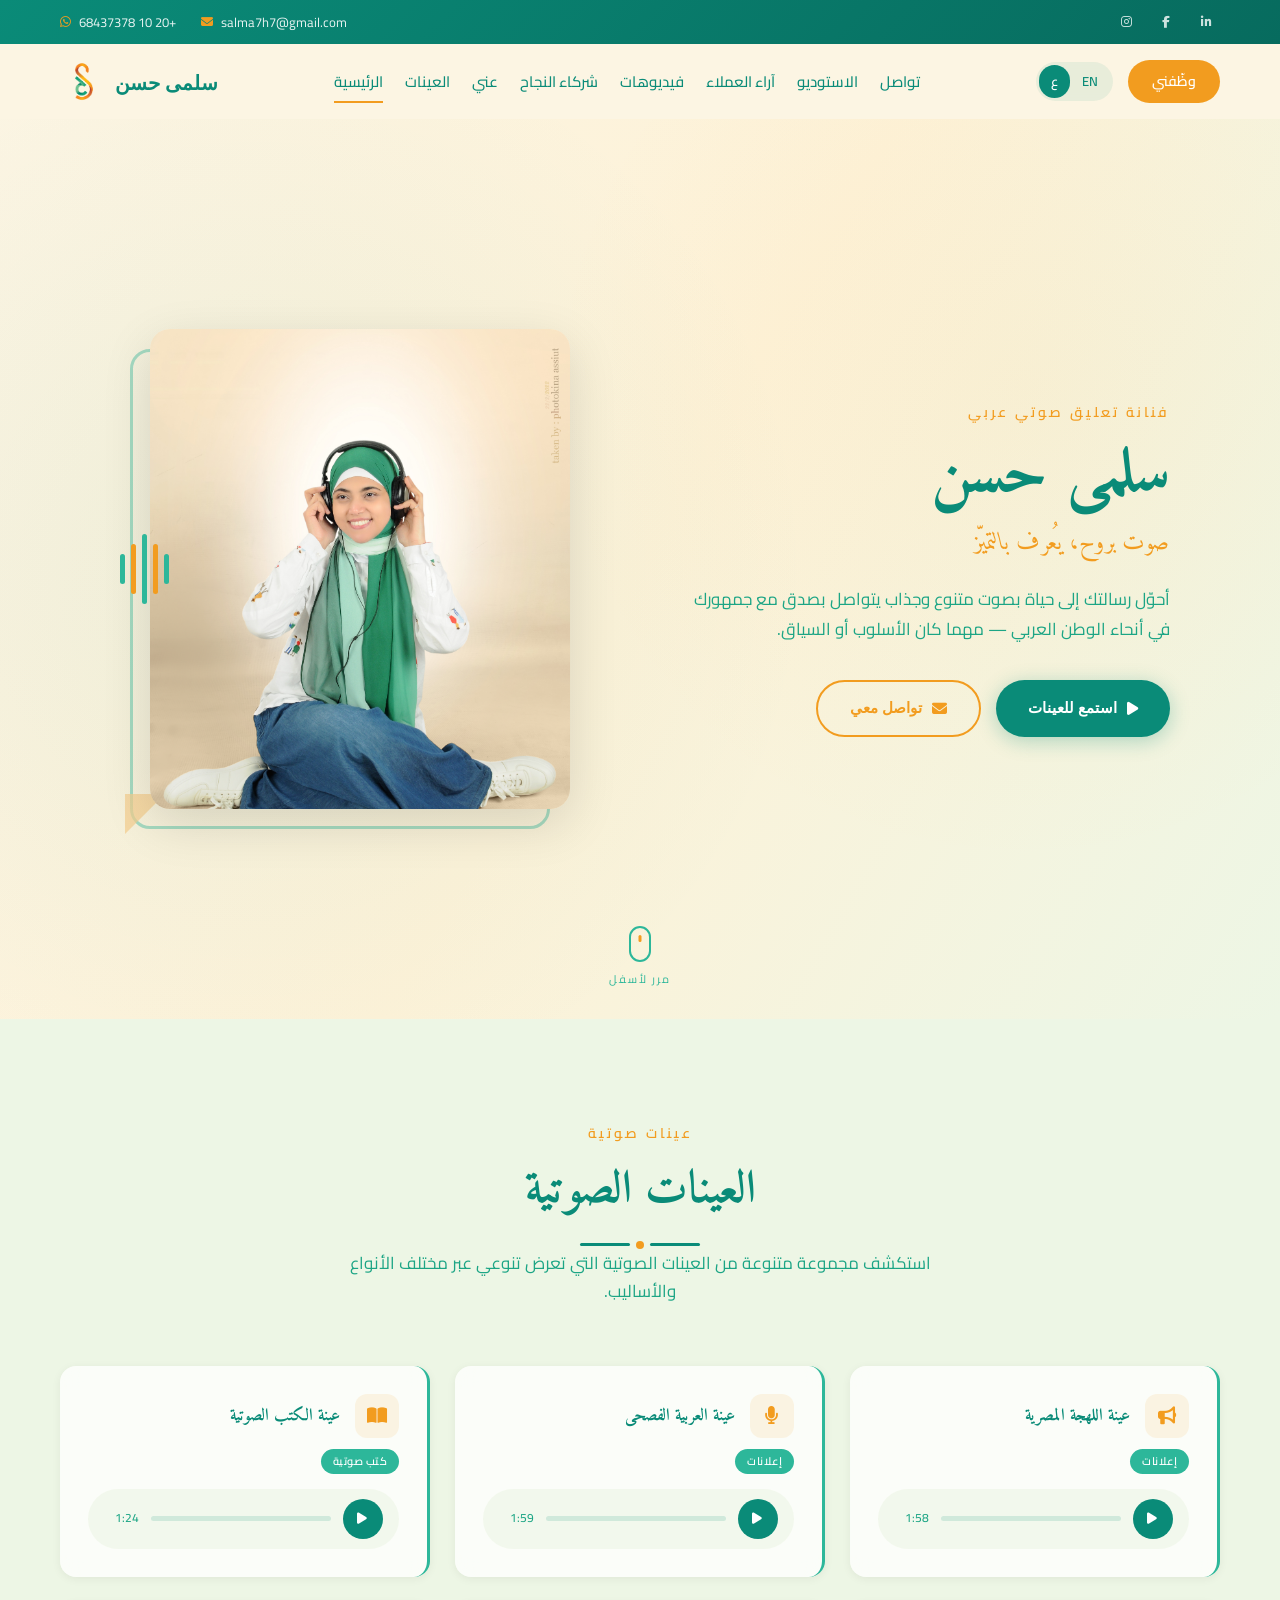
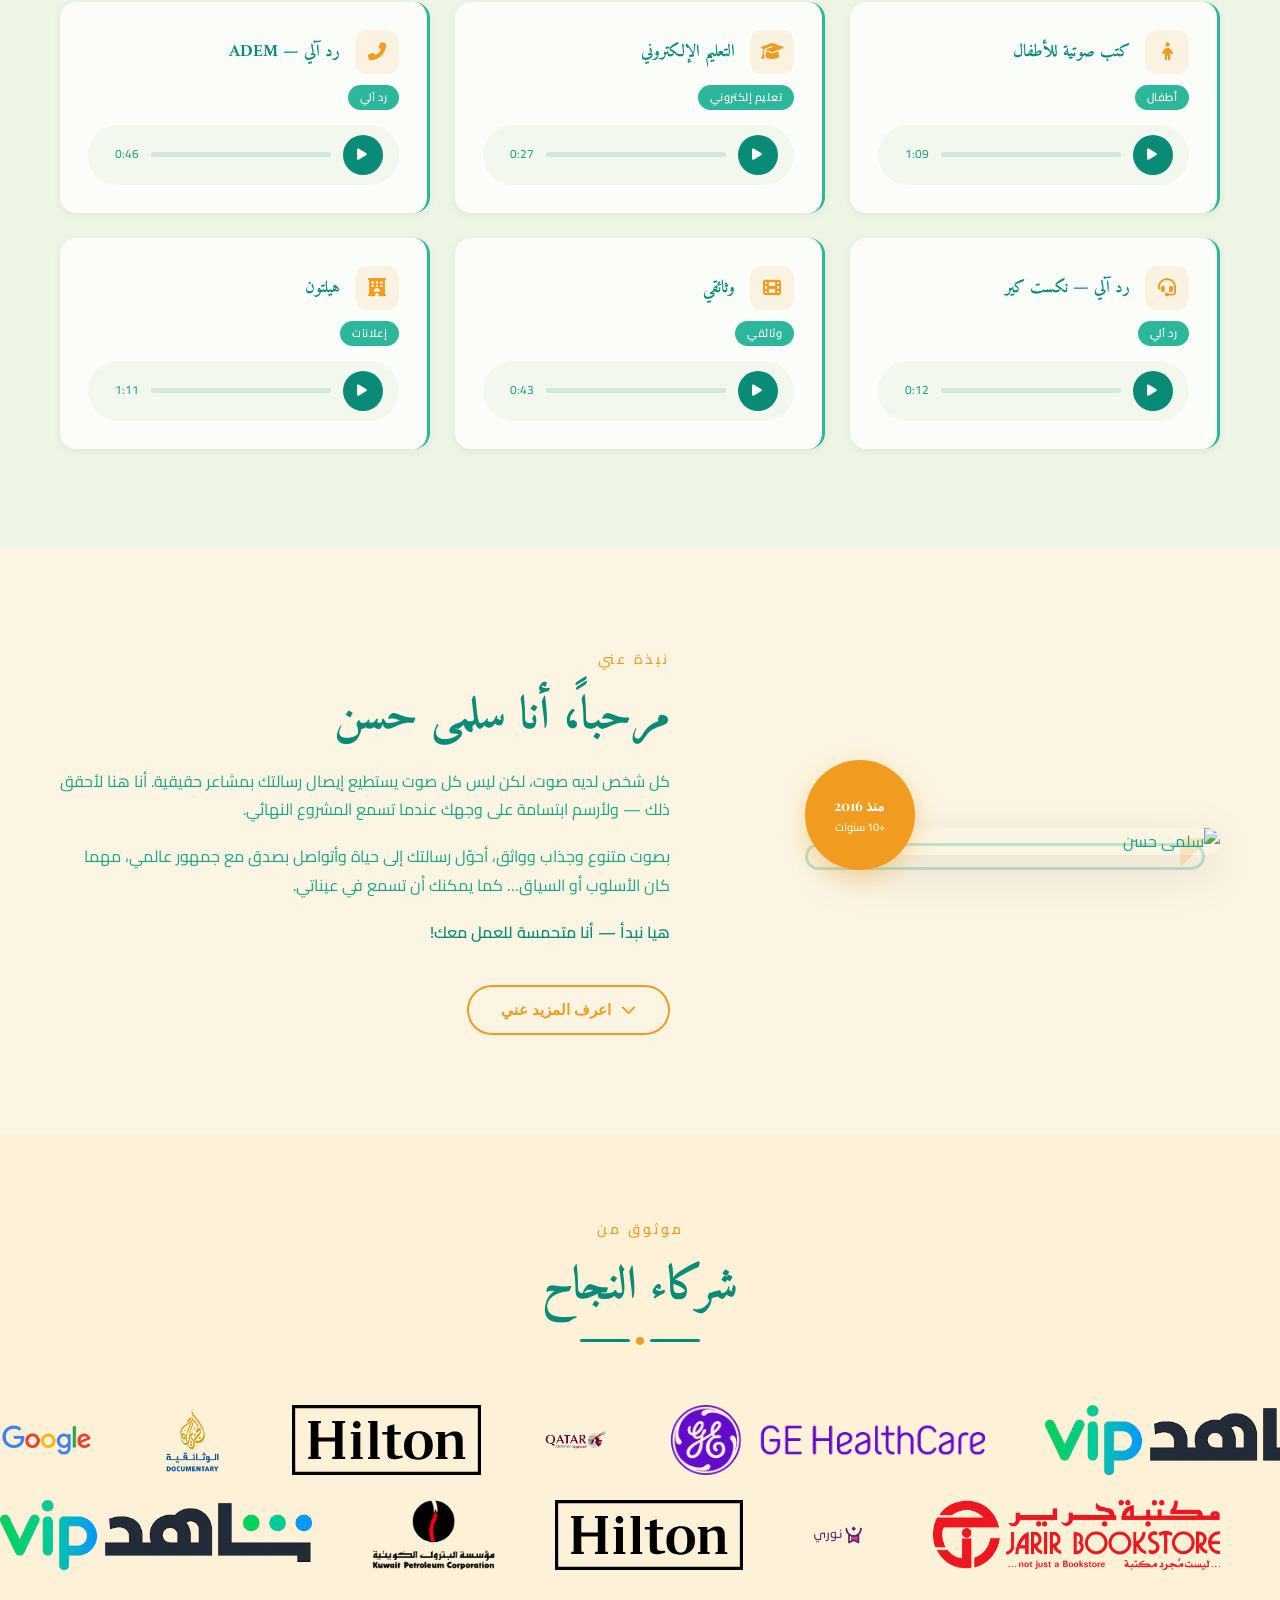
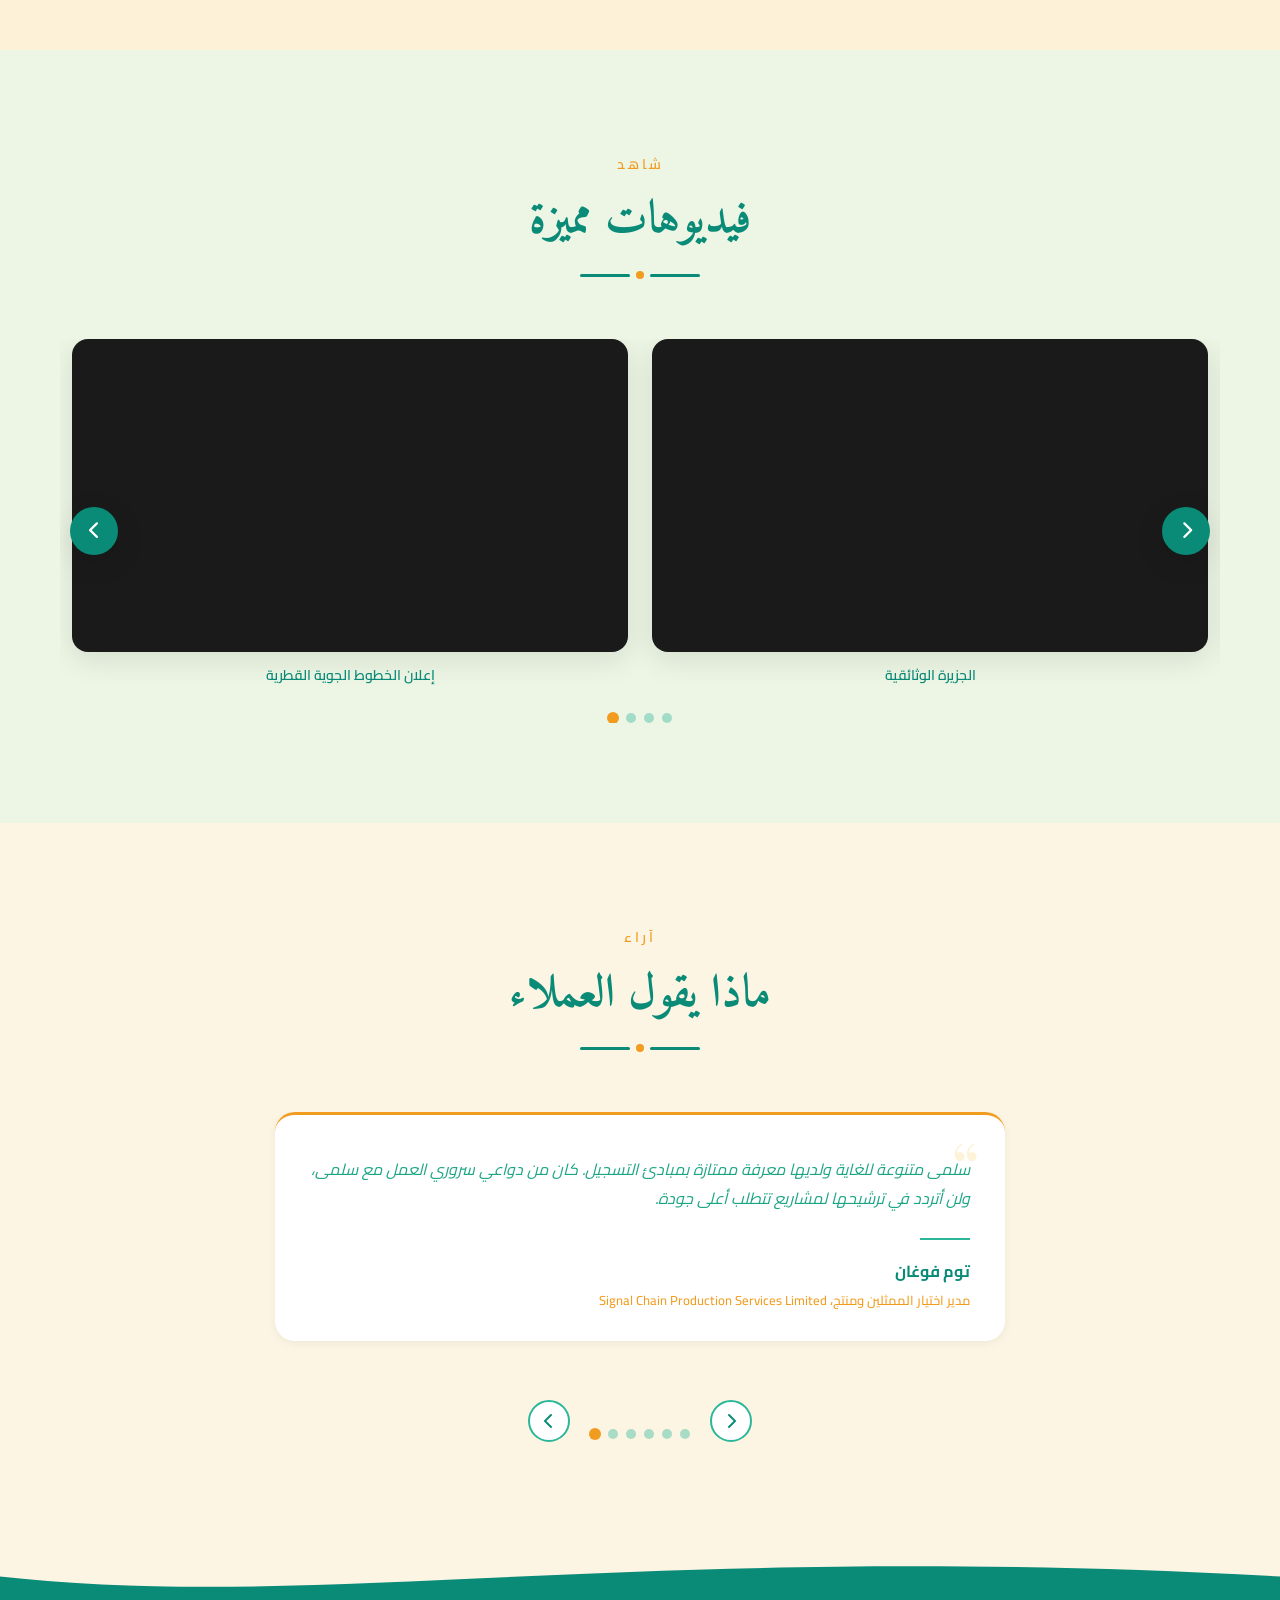
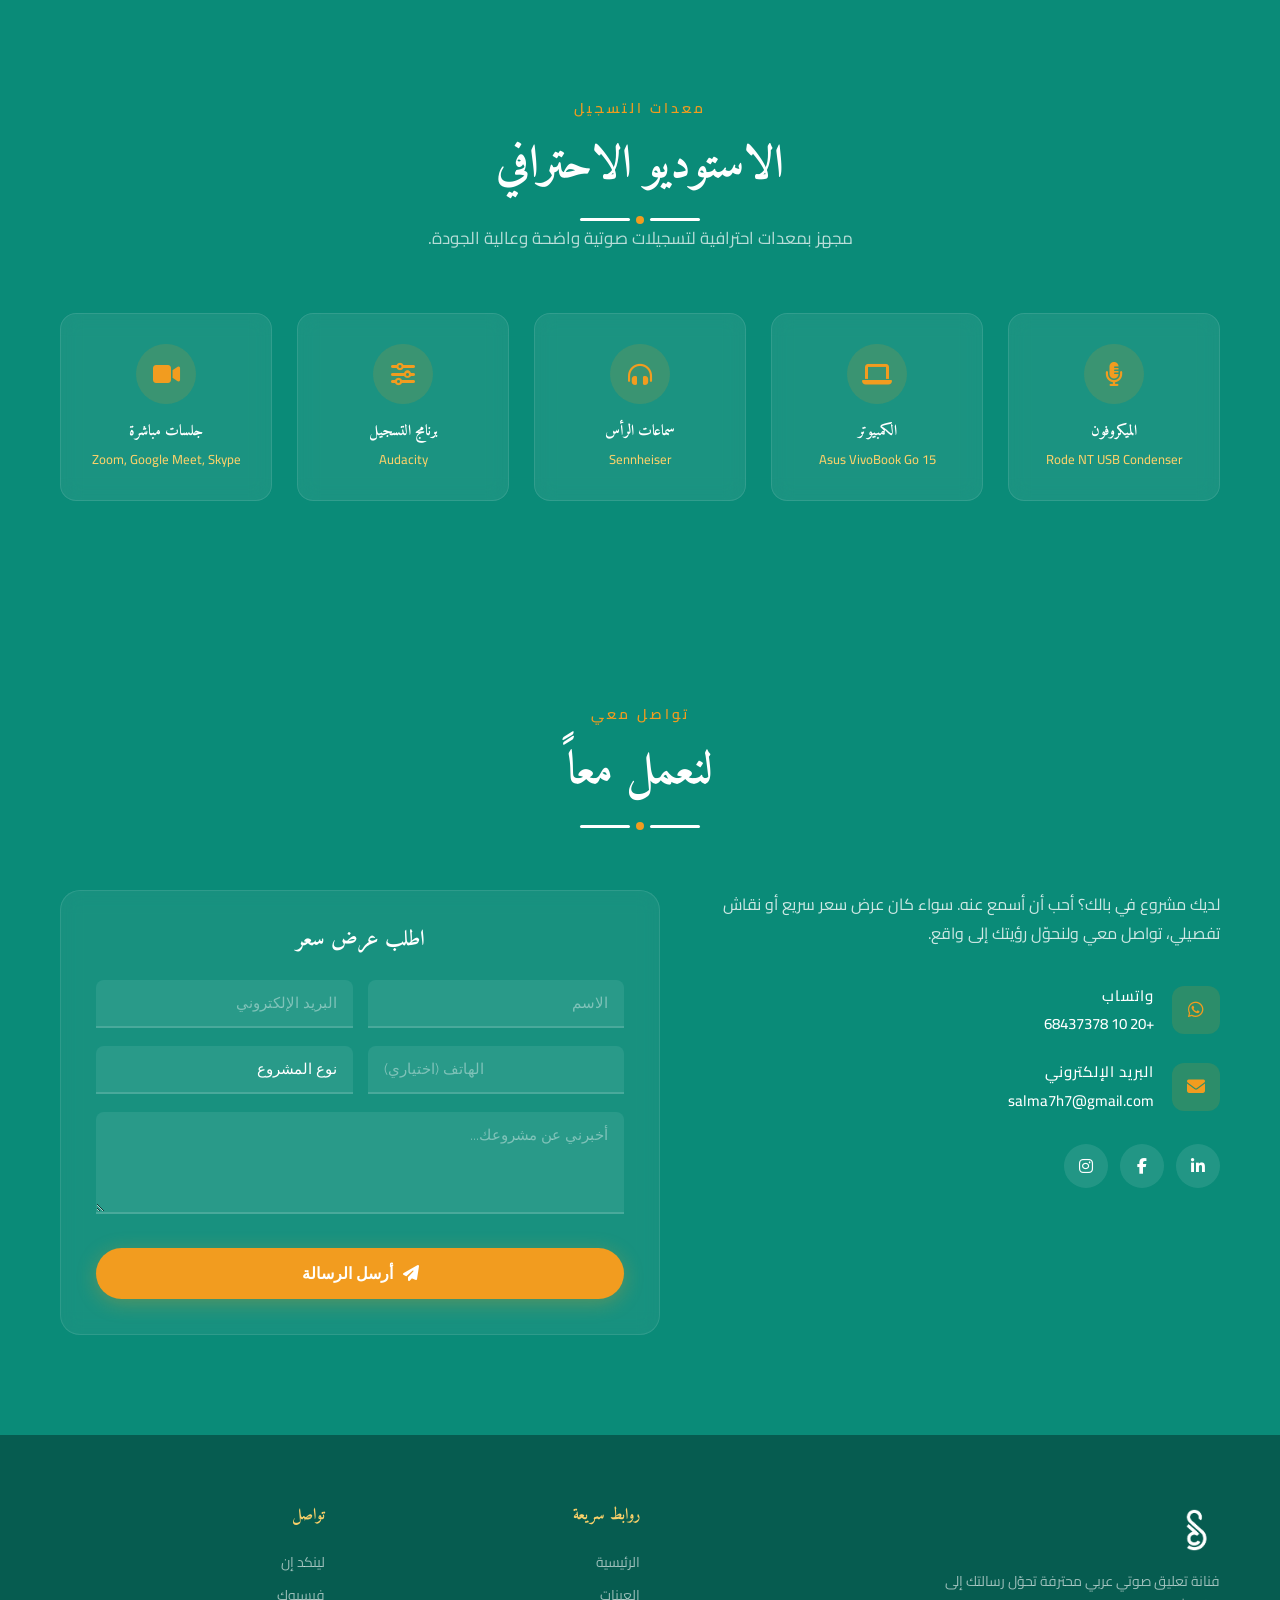
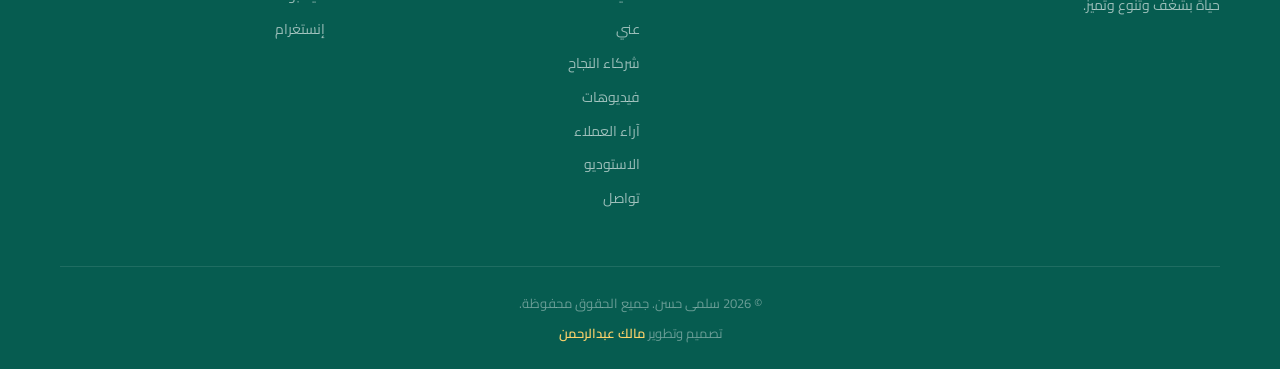
==== index-ar.html @ ce965351 "Update partner logos display order and enhance marquee functionality for improved visual experience." ====
<!DOCTYPE html>
<html lang="ar" dir="rtl">
<head>
    <meta charset="UTF-8">
    <meta name="viewport" content="width=device-width, initial-scale=1.0">
    <title>سلمى حسن | فنانة تعليق صوتي عربي</title>
    <meta name="description" content="فنانة تعليق صوتي عربي محترفة تقدم تسجيلات متنوعة وعالية الجودة للإعلانات والكتب الصوتية وأنظمة الرد الآلي والتعليم الإلكتروني والمزيد.">
    <link rel="icon" type="image/webp" href="Photos/Logos/Salma Hassan logo transparent webn.webp">
    <link rel="stylesheet" href="css/styles.css">
    <link rel="stylesheet" href="css/styles-ar.css">
    <link rel="preconnect" href="https://fonts.googleapis.com">
    <link rel="preconnect" href="https://fonts.gstatic.com" crossorigin>
    <link href="https://fonts.googleapis.com/css2?family=Amiri:wght@400;700&family=Cairo:wght@300;400;500;600;700&family=Playfair+Display:ital,wght@0,400;0,600;0,700;1,400&family=Raleway:wght@300;400;500;600;700&display=swap" rel="stylesheet">
    <link rel="stylesheet" href="https://cdnjs.cloudflare.com/ajax/libs/font-awesome/6.5.1/css/all.min.css">
</head>
<body class="rtl">

    <!-- Top Contact Bar -->
    <div class="top-bar">
        <div class="container top-bar-content">
            <div class="top-bar-left">
                <a href="https://wa.me/201068437378" target="_blank"><i class="fab fa-whatsapp"></i> +20 10 68437378</a>
                <a href="mailto:salma7h7@gmail.com"><i class="fas fa-envelope"></i> salma7h7@gmail.com</a>
            </div>
            <div class="top-bar-right">
                <a href="https://www.linkedin.com/in/salma-hassan-3964a21a2/" target="_blank" class="top-bar-social" aria-label="LinkedIn"><i class="fab fa-linkedin-in"></i></a>
                <a href="https://www.facebook.com/share/18Uwfep24c/" target="_blank" class="top-bar-social" aria-label="Facebook"><i class="fab fa-facebook-f"></i></a>
                <a href="https://www.instagram.com/salma.hassan.v.o?igsh=MW16YW9xbGtrcXVwOQ==" target="_blank" class="top-bar-social" aria-label="Instagram"><i class="fab fa-instagram"></i></a>
            </div>
        </div>
    </div>

    <!-- Navigation -->
    <nav class="navbar" id="navbar">
        <div class="nav-container">
            <a href="#home" class="nav-logo">
                <img src="Photos/Logos/Salma Hassan logo transparent webn.webp" alt="شعار سلمى حسن">
                <span class="nav-logo-name">سلمى حسن</span>
            </a>
            <ul class="nav-links" id="nav-links">
                <li><a href="#home" class="nav-link active">الرئيسية</a></li>
                <li><a href="#demos" class="nav-link">العينات</a></li>
                <li><a href="#about" class="nav-link">عني</a></li>
                <li><a href="#partners" class="nav-link">شركاء النجاح</a></li>
                <li><a href="#videos" class="nav-link">فيديوهات</a></li>
                <li><a href="#testimonials" class="nav-link">آراء العملاء</a></li>
                <li><a href="#studio" class="nav-link">الاستوديو</a></li>
                <li><a href="#contact" class="nav-link">تواصل</a></li>
            </ul>
            <div class="nav-right">
                <div class="lang-toggle">
                    <a href="index.html">EN</a>
                    <a href="index-ar.html" class="active">ع</a>
                </div>
                <a href="#contact" class="nav-cta">وظّفني</a>
            </div>
            <button class="mobile-menu-btn" id="mobile-menu-btn" aria-label="قائمة التنقل">
                <span></span><span></span><span></span>
            </button>
        </div>
    </nav>

    <!-- Hero Section -->
    <section class="hero" id="home">
        <div class="hero-bg-pattern"></div>
        <div class="hero-content">
            <div class="hero-text">
                <p class="hero-subtitle">فنانة تعليق صوتي عربي</p>
                <h1 class="hero-title">سلمى حسن</h1>
                <p class="hero-tagline">صوت بروح، يُعرف بالتميّز</p>
                <p class="hero-description">
                    أحوّل رسالتك إلى حياة بصوت متنوع وجذاب يتواصل بصدق مع جمهورك في أنحاء الوطن العربي &mdash; مهما كان الأسلوب أو السياق.
                </p>
                <div class="hero-cta">
                    <a href="#demos" class="btn btn-primary"><i class="fas fa-play"></i> استمع للعينات</a>
                    <a href="#contact" class="btn btn-secondary"><i class="fas fa-envelope"></i> تواصل معي</a>
                </div>
            </div>
            <div class="hero-visual">
                <div class="hero-image-container">
                    <div class="hero-photo-frame"></div>
                    <div class="hero-photo-wrapper">
                        <img src="Photos/Photo%20session%202021/Salma%202021%20(2).JPG" alt="سلمى حسن - فنانة تعليق صوتي" class="hero-photo">
                    </div>
                    <div class="wave-bars">
                        <div class="wave-bar"></div>
                        <div class="wave-bar"></div>
                        <div class="wave-bar"></div>
                        <div class="wave-bar"></div>
                        <div class="wave-bar"></div>
                    </div>
                </div>
            </div>
        </div>
        <div class="scroll-indicator">
            <div class="mouse"><div class="mouse-wheel"></div></div>
            <span>مرر لأسفل</span>
        </div>
    </section>

    <!-- Demos Section -->
    <section class="demos" id="demos">
        <div class="container">
            <div class="section-header">
                <span class="section-tag">عينات صوتية</span>
                <h2 class="section-title">العينات الصوتية</h2>
                <div class="section-title-underline"><span class="line"></span><span class="dot"></span><span class="line"></span></div>
                <p class="section-description">استكشف مجموعة متنوعة من العينات الصوتية التي تعرض تنوعي عبر مختلف الأنواع والأساليب.</p>
            </div>

            <div class="demos-grid">
                <div class="demo-card animate-on-scroll">
                    <div class="demo-card-header">
                        <div class="demo-icon"><i class="fas fa-bullhorn"></i></div>
                        <h3>عينة اللهجة المصرية</h3>
                    </div>
                    <span class="demo-tag">إعلانات</span>
                    <div class="audio-player" data-src="Audios/Salma%20Hassan-Egyptian%20accent%20reel.mp3">
                        <button class="play-btn" aria-label="تشغيل"><i class="fas fa-play"></i></button>
                        <div class="progress-container"><div class="progress-bar"></div></div>
                        <span class="duration">0:00</span>
                    </div>
                </div>

                <div class="demo-card animate-on-scroll">
                    <div class="demo-card-header">
                        <div class="demo-icon"><i class="fas fa-microphone"></i></div>
                        <h3>عينة العربية الفصحى</h3>
                    </div>
                    <span class="demo-tag">إعلانات</span>
                    <div class="audio-player" data-src="Audios/Salma%20Hassan-modern%20standard%20reel%20.mp3">
                        <button class="play-btn" aria-label="تشغيل"><i class="fas fa-play"></i></button>
                        <div class="progress-container"><div class="progress-bar"></div></div>
                        <span class="duration">0:00</span>
                    </div>
                </div>

                <div class="demo-card animate-on-scroll">
                    <div class="demo-card-header">
                        <div class="demo-icon"><i class="fas fa-book-open"></i></div>
                        <h3>عينة الكتب الصوتية</h3>
                    </div>
                    <span class="demo-tag">كتب صوتية</span>
                    <div class="audio-player" data-src="Audios/audiobooks%20reel-100.mp3">
                        <button class="play-btn" aria-label="تشغيل"><i class="fas fa-play"></i></button>
                        <div class="progress-container"><div class="progress-bar"></div></div>
                        <span class="duration">0:00</span>
                    </div>
                </div>

                <div class="demo-card animate-on-scroll">
                    <div class="demo-card-header">
                        <div class="demo-icon"><i class="fas fa-child"></i></div>
                        <h3>كتب صوتية للأطفال</h3>
                    </div>
                    <span class="demo-tag">أطفال</span>
                    <div class="audio-player" data-src="Audios/Childrens%20Audiobook%20Demo.mp3">
                        <button class="play-btn" aria-label="تشغيل"><i class="fas fa-play"></i></button>
                        <div class="progress-container"><div class="progress-bar"></div></div>
                        <span class="duration">0:00</span>
                    </div>
                </div>

                <div class="demo-card animate-on-scroll">
                    <div class="demo-card-header">
                        <div class="demo-icon"><i class="fas fa-graduation-cap"></i></div>
                        <h3>التعليم الإلكتروني</h3>
                    </div>
                    <span class="demo-tag">تعليم إلكتروني</span>
                    <div class="audio-player" data-src="Audios/e.learning%20panda.mp3">
                        <button class="play-btn" aria-label="تشغيل"><i class="fas fa-play"></i></button>
                        <div class="progress-container"><div class="progress-bar"></div></div>
                        <span class="duration">0:00</span>
                    </div>
                </div>

                <div class="demo-card animate-on-scroll">
                    <div class="demo-card-header">
                        <div class="demo-icon"><i class="fas fa-phone-alt"></i></div>
                        <h3>رد آلي &mdash; ADEM</h3>
                    </div>
                    <span class="demo-tag">رد آلي</span>
                    <div class="audio-player" data-src="Audios/adem%20ivr-A.mp3">
                        <button class="play-btn" aria-label="تشغيل"><i class="fas fa-play"></i></button>
                        <div class="progress-container"><div class="progress-bar"></div></div>
                        <span class="duration">0:00</span>
                    </div>
                </div>

                <div class="demo-card animate-on-scroll">
                    <div class="demo-card-header">
                        <div class="demo-icon"><i class="fas fa-headset"></i></div>
                        <h3>رد آلي &mdash; نكست كير</h3>
                    </div>
                    <span class="demo-tag">رد آلي</span>
                    <div class="audio-player" data-src="Audios/ivr%20next%20care.mp3">
                        <button class="play-btn" aria-label="تشغيل"><i class="fas fa-play"></i></button>
                        <div class="progress-container"><div class="progress-bar"></div></div>
                        <span class="duration">0:00</span>
                    </div>
                </div>

                <div class="demo-card animate-on-scroll">
                    <div class="demo-card-header">
                        <div class="demo-icon"><i class="fas fa-film"></i></div>
                        <h3>وثائقي</h3>
                    </div>
                    <span class="demo-tag">وثائقي</span>
                    <div class="audio-player" data-src="Audios/Documentary.mp3">
                        <button class="play-btn" aria-label="تشغيل"><i class="fas fa-play"></i></button>
                        <div class="progress-container"><div class="progress-bar"></div></div>
                        <span class="duration">0:00</span>
                    </div>
                </div>

                <div class="demo-card animate-on-scroll">
                    <div class="demo-card-header">
                        <div class="demo-icon"><i class="fas fa-hotel"></i></div>
                        <h3>هيلتون</h3>
                    </div>
                    <span class="demo-tag">إعلانات</span>
                    <div class="audio-player" data-src="Audios/Hilton.mp3">
                        <button class="play-btn" aria-label="تشغيل"><i class="fas fa-play"></i></button>
                        <div class="progress-container"><div class="progress-bar"></div></div>
                        <span class="duration">0:00</span>
                    </div>
                </div>
            </div>
        </div>
    </section>

    <!-- About Section -->
    <section class="about" id="about">
        <div class="container">
            <div class="about-grid">
                <div class="about-image animate-on-scroll">
                    <div class="about-image-wrapper">
                        <div class="about-frame"></div>
                        <img src="Photos/Photo%20session%202021/Salma%202021%20(1).JPG" alt="سلمى حسن" class="about-photo">
                        <div class="experience-badge">
                            <span class="years">منذ 2016</span>
                            <span class="text">+10 سنوات</span>
                        </div>
                    </div>
                </div>
                <div class="about-content animate-on-scroll">
                    <span class="section-tag">نبذة عني</span>
                    <h2 class="section-title">مرحباً، أنا سلمى حسن</h2>
                    <p class="about-text">
                        كل شخص لديه صوت، لكن ليس كل صوت يستطيع إيصال رسالتك بمشاعر حقيقية. أنا هنا لأحقق ذلك &mdash; ولأرسم ابتسامة على وجهك عندما تسمع المشروع النهائي.
                    </p>
                    <p class="about-text">
                        بصوت متنوع وجذاب وواثق، أحوّل رسالتك إلى حياة وأتواصل بصدق مع جمهور عالمي، مهما كان الأسلوب أو السياق&hellip; كما يمكنك أن تسمع في عيناتي.
                    </p>
                    <p class="about-text" style="font-weight:600; color: var(--teal-dark);">
                        هيا نبدأ &mdash; أنا متحمسة للعمل معك!
                    </p>

                    <div class="about-more-content">
                        <p class="about-text">
                            مرحباً! شكراً لزيارتك. دعني أشاركك قليلاً عن رحلتي في عالم التعليق الصوتي.
                        </p>
                        <p class="about-text">
                            بالنسبة لي، التعليق الصوتي لم يكن مجرد وظيفة أبداً &mdash; بل كان شغفاً وهوساً منذ الطفولة. كنت أتدرب في كل مكان: في البيت، في المدرسة، في الشارع أتحدث مع نفسي، أتخيل أنني أقرأ نصوص إعلانية أو أكون مذيعة أخبار.
                        </p>
                        <p class="about-text">
                            على مر السنين، اتخذت خطوات مدروسة لتحويل شغفي إلى مهنة. رغم التحديات، في عام 2016 حققت حلمي &mdash; أصبح شغفي مهنتي الأساسية، وبدأت رحلتي كفنانة تعليق صوتي محترفة.
                        </p>
                        <p class="about-text">
                            منذ ذلك الحين، عملت على مجموعة واسعة من المشاريع، تشمل الإعلانات والكتب الصوتية وأنظمة الرد الآلي والرسوم المتحركة والتعليم الإلكتروني والمزيد. وكان لي شرف التعاون مع علامات تجارية دولية ومحلية كبرى &mdash; والرحلة مستمرة!
                        </p>
                        <p class="about-text">
                            عندما نتعاون معاً، يمكنك أن تثق أن كل مشروع يُصنع بشغف وحب، لأن ما نفعله بقلوبنا هو دائماً الأفضل.
                        </p>
                    </div>

                    <button class="btn btn-secondary btn-know-more">
                        <i class="fas fa-chevron-down"></i>
                        <span>اعرف المزيد عني</span>
                    </button>
                </div>
            </div>
        </div>
    </section>

    <!-- Partners Section -->
    <section class="partners" id="partners">
        <div class="container">
            <div class="section-header">
                <span class="section-tag">موثوق من</span>
                <h2 class="section-title">شركاء النجاح</h2>
                <div class="section-title-underline"><span class="line"></span><span class="dot"></span><span class="line"></span></div>
            </div>
        </div>
        <div class="partners-track-wrapper">
            <div class="partners-track">
                <img src="Photos/Partners%20Logos/google.png" alt="Google" class="partner-logo">
                <img src="Photos/Partners%20Logos/al-jazeera-documentary-logo.png" alt="الجزيرة" class="partner-logo">
                <img src="Photos/Partners%20Logos/Hilton_Worldwide_logo.svg" alt="هيلتون" class="partner-logo">
                <img src="Photos/Partners%20Logos/qatar%20airway.png" alt="الخطوط القطرية" class="partner-logo">
                <img src="Photos/Partners%20Logos/GE_HealthCare_logo_2023.png" alt="GE HealthCare" class="partner-logo">
                <img src="Photos/Partners%20Logos/shahid%20vip.png" alt="شاهد VIP" class="partner-logo">
                <img src="Photos/Partners%20Logos/storytel.png" alt="ستوريتل" class="partner-logo">
                <img src="Photos/Partners%20Logos/IFRC_logo_2020.png" alt="IFRC" class="partner-logo">
                <img src="Photos/Partners%20Logos/Cemex_logo.svg.png" alt="سيمكس" class="partner-logo">
                <img src="Photos/Partners%20Logos/Kuwait_Petroleum_Corporation_Logo.svg.png" alt="مؤسسة البترول الكويتية" class="partner-logo">
                <img src="Photos/Partners%20Logos/Jarir_Bookstore_Logo.svg.png" alt="مكتبة جرير" class="partner-logo">
                <img src="Photos/Partners%20Logos/saudi%20germany%20hospital.png" alt="المستشفى السعودي الألماني" class="partner-logo">
                <img src="Photos/Partners%20Logos/baheya.webp" alt="بهية" class="partner-logo">
                <img src="Photos/Partners%20Logos/frida.png" alt="فريدا" class="partner-logo">
                <img src="Photos/Partners%20Logos/noory-books-promo-code-logo-png-new.png" alt="نوري بوكس" class="partner-logo">
                <img src="Photos/Partners%20Logos/abgad.jpg" alt="أبجد" class="partner-logo">
                <img src="Photos/Partners%20Logos/Alburouj.jpeg" alt="البروج" class="partner-logo">
                <img src="Photos/Partners%20Logos/Aliaa.png" alt="علياء" class="partner-logo">
                <img src="Photos/Partners%20Logos/Arabcast.png" alt="عرب كاست" class="partner-logo">
                <!-- Duplicate -->
                <img src="Photos/Partners%20Logos/google.png" alt="Google" class="partner-logo">
                <img src="Photos/Partners%20Logos/al-jazeera-documentary-logo.png" alt="الجزيرة" class="partner-logo">
                <img src="Photos/Partners%20Logos/Hilton_Worldwide_logo.svg" alt="هيلتون" class="partner-logo">
                <img src="Photos/Partners%20Logos/qatar%20airway.png" alt="الخطوط القطرية" class="partner-logo">
                <img src="Photos/Partners%20Logos/GE_HealthCare_logo_2023.png" alt="GE HealthCare" class="partner-logo">
                <img src="Photos/Partners%20Logos/shahid%20vip.png" alt="شاهد VIP" class="partner-logo">
                <img src="Photos/Partners%20Logos/storytel.png" alt="ستوريتل" class="partner-logo">
                <img src="Photos/Partners%20Logos/IFRC_logo_2020.png" alt="IFRC" class="partner-logo">
                <img src="Photos/Partners%20Logos/Cemex_logo.svg.png" alt="سيمكس" class="partner-logo">
                <img src="Photos/Partners%20Logos/Kuwait_Petroleum_Corporation_Logo.svg.png" alt="مؤسسة البترول الكويتية" class="partner-logo">
                <img src="Photos/Partners%20Logos/Jarir_Bookstore_Logo.svg.png" alt="مكتبة جرير" class="partner-logo">
                <img src="Photos/Partners%20Logos/saudi%20germany%20hospital.png" alt="المستشفى السعودي الألماني" class="partner-logo">
                <img src="Photos/Partners%20Logos/baheya.webp" alt="بهية" class="partner-logo">
                <img src="Photos/Partners%20Logos/frida.png" alt="فريدا" class="partner-logo">
                <img src="Photos/Partners%20Logos/noory-books-promo-code-logo-png-new.png" alt="نوري بوكس" class="partner-logo">
                <img src="Photos/Partners%20Logos/abgad.jpg" alt="أبجد" class="partner-logo">
                <img src="Photos/Partners%20Logos/Alburouj.jpeg" alt="البروج" class="partner-logo">
                <img src="Photos/Partners%20Logos/Aliaa.png" alt="علياء" class="partner-logo">
                <img src="Photos/Partners%20Logos/Arabcast.png" alt="عرب كاست" class="partner-logo">
            </div>
        </div>
        <div class="partners-track-wrapper" style="margin-top:25px;">
            <div class="partners-track partners-track-reverse">
                <!-- Rotated order so both rows show different logos at once -->
                <img src="Photos/Partners%20Logos/Cemex_logo.svg.png" alt="سيمكس" class="partner-logo">
                <img src="Photos/Partners%20Logos/Kuwait_Petroleum_Corporation_Logo.svg.png" alt="مؤسسة البترول الكويتية" class="partner-logo">
                <img src="Photos/Partners%20Logos/Jarir_Bookstore_Logo.svg.png" alt="مكتبة جرير" class="partner-logo">
                <img src="Photos/Partners%20Logos/saudi%20germany%20hospital.png" alt="المستشفى السعودي الألماني" class="partner-logo">
                <img src="Photos/Partners%20Logos/baheya.webp" alt="بهية" class="partner-logo">
                <img src="Photos/Partners%20Logos/frida.png" alt="فريدا" class="partner-logo">
                <img src="Photos/Partners%20Logos/noory-books-promo-code-logo-png-new.png" alt="نوري بوكس" class="partner-logo">
                <img src="Photos/Partners%20Logos/abgad.jpg" alt="أبجد" class="partner-logo">
                <img src="Photos/Partners%20Logos/Alburouj.jpeg" alt="البروج" class="partner-logo">
                <img src="Photos/Partners%20Logos/Aliaa.png" alt="علياء" class="partner-logo">
                <img src="Photos/Partners%20Logos/Arabcast.png" alt="عرب كاست" class="partner-logo">
                <img src="Photos/Partners%20Logos/google.png" alt="Google" class="partner-logo">
                <img src="Photos/Partners%20Logos/al-jazeera-documentary-logo.png" alt="الجزيرة" class="partner-logo">
                <img src="Photos/Partners%20Logos/Hilton_Worldwide_logo.svg" alt="هيلتون" class="partner-logo">
                <img src="Photos/Partners%20Logos/qatar%20airway.png" alt="الخطوط القطرية" class="partner-logo">
                <img src="Photos/Partners%20Logos/GE_HealthCare_logo_2023.png" alt="GE HealthCare" class="partner-logo">
                <img src="Photos/Partners%20Logos/shahid%20vip.png" alt="شاهد VIP" class="partner-logo">
                <img src="Photos/Partners%20Logos/storytel.png" alt="ستوريتل" class="partner-logo">
                <img src="Photos/Partners%20Logos/IFRC_logo_2020.png" alt="IFRC" class="partner-logo">
                <!-- Duplicate -->
                <img src="Photos/Partners%20Logos/Cemex_logo.svg.png" alt="سيمكس" class="partner-logo">
                <img src="Photos/Partners%20Logos/Kuwait_Petroleum_Corporation_Logo.svg.png" alt="مؤسسة البترول الكويتية" class="partner-logo">
                <img src="Photos/Partners%20Logos/Jarir_Bookstore_Logo.svg.png" alt="مكتبة جرير" class="partner-logo">
                <img src="Photos/Partners%20Logos/saudi%20germany%20hospital.png" alt="المستشفى السعودي الألماني" class="partner-logo">
                <img src="Photos/Partners%20Logos/baheya.webp" alt="بهية" class="partner-logo">
                <img src="Photos/Partners%20Logos/frida.png" alt="فريدا" class="partner-logo">
                <img src="Photos/Partners%20Logos/noory-books-promo-code-logo-png-new.png" alt="نوري بوكس" class="partner-logo">
                <img src="Photos/Partners%20Logos/abgad.jpg" alt="أبجد" class="partner-logo">
                <img src="Photos/Partners%20Logos/Alburouj.jpeg" alt="البروج" class="partner-logo">
                <img src="Photos/Partners%20Logos/Aliaa.png" alt="علياء" class="partner-logo">
                <img src="Photos/Partners%20Logos/Arabcast.png" alt="عرب كاست" class="partner-logo">
                <img src="Photos/Partners%20Logos/google.png" alt="Google" class="partner-logo">
                <img src="Photos/Partners%20Logos/al-jazeera-documentary-logo.png" alt="الجزيرة" class="partner-logo">
                <img src="Photos/Partners%20Logos/Hilton_Worldwide_logo.svg" alt="هيلتون" class="partner-logo">
                <img src="Photos/Partners%20Logos/qatar%20airway.png" alt="الخطوط القطرية" class="partner-logo">
                <img src="Photos/Partners%20Logos/GE_HealthCare_logo_2023.png" alt="GE HealthCare" class="partner-logo">
                <img src="Photos/Partners%20Logos/shahid%20vip.png" alt="شاهد VIP" class="partner-logo">
                <img src="Photos/Partners%20Logos/storytel.png" alt="ستوريتل" class="partner-logo">
                <img src="Photos/Partners%20Logos/IFRC_logo_2020.png" alt="IFRC" class="partner-logo">
            </div>
        </div>
    </section>

    <!-- Videos Section -->
    <section class="videos" id="videos">
        <div class="container">
            <div class="section-header">
                <span class="section-tag">شاهد</span>
                <h2 class="section-title">فيديوهات مميزة</h2>
                <div class="section-title-underline"><span class="line"></span><span class="dot"></span><span class="line"></span></div>
            </div>

            <div class="video-carousel">
                <div class="video-carousel-track">
                    <div class="video-slide">
                        <div class="video-wrapper"><iframe src="https://www.youtube.com/embed/AIhhcnn_bWg" title="إعلان الخطوط الجوية القطرية" allow="accelerometer; autoplay; clipboard-write; encrypted-media; gyroscope; picture-in-picture" allowfullscreen></iframe></div>
                        <p class="video-title">إعلان الخطوط الجوية القطرية</p>
                    </div>
                    <div class="video-slide">
                        <div class="video-wrapper"><iframe src="https://www.youtube.com/embed/2ky1parJb24" title="الجزيرة الوثائقية" allow="accelerometer; autoplay; clipboard-write; encrypted-media; gyroscope; picture-in-picture" allowfullscreen></iframe></div>
                        <p class="video-title">الجزيرة الوثائقية</p>
                    </div>
                    <div class="video-slide">
                        <div class="video-wrapper"><iframe src="https://www.youtube.com/embed/jszeJOA5jzE" title="إعلان إيجيبت هيلث كير" allow="accelerometer; autoplay; clipboard-write; encrypted-media; gyroscope; picture-in-picture" allowfullscreen></iframe></div>
                        <p class="video-title">إعلان إيجيبت هيلث كير</p>
                    </div>
                    <div class="video-slide">
                        <div class="video-wrapper"><iframe src="https://www.youtube.com/embed/BLI_-acqqZc" title="إعلان المستشفى السعودي الألماني" allow="accelerometer; autoplay; clipboard-write; encrypted-media; gyroscope; picture-in-picture" allowfullscreen></iframe></div>
                        <p class="video-title">إعلان المستشفى السعودي الألماني</p>
                    </div>
                    <div class="video-slide">
                        <div class="video-wrapper"><iframe src="https://www.youtube.com/embed/0G9-hmQoW1c" title="إعلان فريدا" allow="accelerometer; autoplay; clipboard-write; encrypted-media; gyroscope; picture-in-picture" allowfullscreen></iframe></div>
                        <p class="video-title">إعلان فريدا</p>
                    </div>
                    <div class="video-slide">
                        <div class="video-wrapper"><iframe src="https://www.youtube.com/embed/zfyzoABon4I" title="إعلان سيمكس" allow="accelerometer; autoplay; clipboard-write; encrypted-media; gyroscope; picture-in-picture" allowfullscreen></iframe></div>
                        <p class="video-title">إعلان سيمكس</p>
                    </div>
                    <div class="video-slide">
                        <div class="video-wrapper"><iframe src="https://www.youtube.com/embed/lE1j2lV2Thk" title="إعلان مؤسسة بهية" allow="accelerometer; autoplay; clipboard-write; encrypted-media; gyroscope; picture-in-picture" allowfullscreen></iframe></div>
                        <p class="video-title">إعلان مؤسسة بهية</p>
                    </div>
                    <div class="video-slide">
                        <div class="video-wrapper"><iframe src="https://www.youtube.com/embed/GdQX8XdrbKg" title="نور في قرية الطيبين" allow="accelerometer; autoplay; clipboard-write; encrypted-media; gyroscope; picture-in-picture" allowfullscreen></iframe></div>
                        <p class="video-title">نور في قرية الطيبين</p>
                    </div>
                </div>
                <button class="carousel-arrow prev" aria-label="السابق"><i class="fas fa-chevron-left"></i></button>
                <button class="carousel-arrow next" aria-label="التالي"><i class="fas fa-chevron-right"></i></button>
                <div class="carousel-dots"></div>
            </div>
        </div>
    </section>

    <!-- Testimonials Section -->
    <section class="testimonials" id="testimonials">
        <div class="container">
            <div class="section-header">
                <span class="section-tag">آراء</span>
                <h2 class="section-title">ماذا يقول العملاء</h2>
                <div class="section-title-underline"><span class="line"></span><span class="dot"></span><span class="line"></span></div>
            </div>

            <div class="testimonial-carousel">
                <div class="testimonial-track">
                    <div class="testimonial-slide">
                        <div class="testimonial-card">
                            <span class="testimonial-quote">&ldquo;</span>
                            <p class="testimonial-text">سلمى متنوعة للغاية ولديها معرفة ممتازة بمبادئ التسجيل. كان من دواعي سروري العمل مع سلمى، ولن أتردد في ترشيحها لمشاريع تتطلب أعلى جودة.</p>
                            <div class="testimonial-divider"></div>
                            <p class="testimonial-author">توم فوغان</p>
                            <p class="testimonial-role">مدير اختيار الممثلين ومنتج، Signal Chain Production Services Limited</p>
                        </div>
                    </div>
                    <div class="testimonial-slide">
                        <div class="testimonial-card">
                            <span class="testimonial-quote">&ldquo;</span>
                            <p class="testimonial-text">سعدت بالعمل مع الآنسة سلمى حسن في مشروع تعليق صوتي عربي مكثف. أظهرت سلمى نهجاً مهنياً رائعاً في هذا المشروع الراقي. كانت دائماً في الموعد ومستعدة جيداً. أوصي بسلمى بكل حرارة لأي مشاريع تعليق صوتي.</p>
                            <div class="testimonial-divider"></div>
                            <p class="testimonial-author">كاميلا غريفستاد لاكستون</p>
                            <p class="testimonial-role">مديرة الشركة ومنتجة صوتية</p>
                        </div>
                    </div>
                    <div class="testimonial-slide">
                        <div class="testimonial-card">
                            <span class="testimonial-quote">&ldquo;</span>
                            <p class="testimonial-text">العمل مع سلمى هو رفاهية حقيقية في متناول اليد. سجلت لنا مشاريع لبرنامج فنادق هيلتون للأعمال وعلامات تجارية معروفة أخرى، وكان مستوى احترافيتها والتزامها ممتازاً. أداؤها دائماً سريع وخالٍ من الأخطاء وبجودة صوتية وتقنية عالية. العمل مع سلمى مرادف للنجاح!</p>
                            <div class="testimonial-divider"></div>
                            <p class="testimonial-author">داني كاراسكو</p>
                            <p class="testimonial-role">الرئيس التنفيذي لـ DVO</p>
                        </div>
                    </div>
                    <div class="testimonial-slide">
                        <div class="testimonial-card">
                            <span class="testimonial-quote">&ldquo;</span>
                            <p class="testimonial-text">كانت لنا تجربة رائعة ومميزة مع المعلقة المبدعة سلمى حسن. تتميز سلمى بالخدمة الاحترافية العالية والأداء الرائع وجمال الصوت والجودة والقدرة على تغيير الأصوات والتفاعل الشيق مع النصوص.</p>
                            <div class="testimonial-divider"></div>
                            <p class="testimonial-author">عباس عباس</p>
                            <p class="testimonial-role">المؤسس والمدير العام لمكتبة عرب كاست</p>
                        </div>
                    </div>
                    <div class="testimonial-slide">
                        <div class="testimonial-card">
                            <span class="testimonial-quote">&ldquo;</span>
                            <p class="testimonial-text">أنا سعيد جداً بالعمل مع موهبة تعليق صوتي رائعة مثل سلمى. إنها محترفة للغاية بصوت مذهل. أنا راضٍ تماماً عن النتيجة النهائية.</p>
                            <div class="testimonial-divider"></div>
                            <p class="testimonial-author">محمد كمال</p>
                            <p class="testimonial-role">المؤسس والرئيس التنفيذي لـ Creatova</p>
                        </div>
                    </div>
                    <div class="testimonial-slide">
                        <div class="testimonial-card">
                            <span class="testimonial-quote">&ldquo;</span>
                            <p class="testimonial-text">دائماً في الموعد، بحماسها الذي لا ينتهي، وشغفها يرتفع كأمواج البحر. سلمى محترفة وملتزمة للغاية، عملت معها أكثر من مرة ولم تخذلني أبداً لا في الجودة ولا في التوقيت.</p>
                            <div class="testimonial-divider"></div>
                            <p class="testimonial-author">محمود جمعة العريني</p>
                            <p class="testimonial-role">كاتب ومخرج إعلانات</p>
                        </div>
                    </div>
                </div>
            </div>
            <div class="testimonial-nav">
                <button class="testimonial-arrow prev-test" aria-label="السابق"><i class="fas fa-chevron-left"></i></button>
                <div class="carousel-dots"></div>
                <button class="testimonial-arrow next-test" aria-label="التالي"><i class="fas fa-chevron-right"></i></button>
            </div>
        </div>
    </section>

    <!-- Studio Section -->
    <svg class="wave-divider" viewBox="0 0 1440 60" preserveAspectRatio="none" xmlns="http://www.w3.org/2000/svg"><path d="M0,40 C360,80 720,0 1440,40 L1440,60 L0,60 Z" fill="#0A8B78"/></svg>
    <section class="studio" id="studio">
        <div class="container">
            <div class="section-header">
                <span class="section-tag">معدات التسجيل</span>
                <h2 class="section-title">الاستوديو الاحترافي</h2>
                <div class="section-title-underline"><span class="line" style="background:var(--white)"></span><span class="dot"></span><span class="line" style="background:var(--white)"></span></div>
                <p class="section-description">مجهز بمعدات احترافية لتسجيلات صوتية واضحة وعالية الجودة.</p>
            </div>
            <div class="studio-grid">
                <div class="studio-card animate-on-scroll">
                    <div class="studio-card-icon"><i class="fas fa-microphone-alt"></i></div>
                    <h4>الميكروفون</h4>
                    <p>Rode NT USB Condenser</p>
                </div>
                <div class="studio-card animate-on-scroll">
                    <div class="studio-card-icon"><i class="fas fa-laptop"></i></div>
                    <h4>الكمبيوتر</h4>
                    <p>Asus VivoBook Go 15</p>
                </div>
                <div class="studio-card animate-on-scroll">
                    <div class="studio-card-icon"><i class="fas fa-headphones-alt"></i></div>
                    <h4>سماعات الرأس</h4>
                    <p>Sennheiser</p>
                </div>
                <div class="studio-card animate-on-scroll">
                    <div class="studio-card-icon"><i class="fas fa-sliders-h"></i></div>
                    <h4>برنامج التسجيل</h4>
                    <p>Audacity</p>
                </div>
                <div class="studio-card animate-on-scroll">
                    <div class="studio-card-icon"><i class="fas fa-video"></i></div>
                    <h4>جلسات مباشرة</h4>
                    <p>Zoom, Google Meet, Skype</p>
                </div>
            </div>
        </div>
    </section>
    <!-- Contact Section -->
    <section class="contact" id="contact">
        <div class="container">
            <div class="section-header">
                <span class="section-tag">تواصل معي</span>
                <h2 class="section-title">لنعمل معاً</h2>
                <div class="section-title-underline"><span class="line" style="background:var(--white)"></span><span class="dot"></span><span class="line" style="background:var(--white)"></span></div>
            </div>
            <div class="contact-grid">
                <div class="contact-info animate-on-scroll">
                    <p class="contact-intro">لديك مشروع في بالك؟ أحب أن أسمع عنه. سواء كان عرض سعر سريع أو نقاش تفصيلي، تواصل معي ولنحوّل رؤيتك إلى واقع.</p>
                    <div class="contact-item">
                        <div class="contact-icon"><i class="fab fa-whatsapp"></i></div>
                        <div>
                            <p class="contact-item-label">واتساب</p>
                            <a href="https://wa.me/201068437378" target="_blank">+20 10 68437378</a>
                        </div>
                    </div>
                    <div class="contact-item">
                        <div class="contact-icon"><i class="fas fa-envelope"></i></div>
                        <div>
                            <p class="contact-item-label">البريد الإلكتروني</p>
                            <a href="mailto:salma7h7@gmail.com">salma7h7@gmail.com</a>
                        </div>
                    </div>
                    <div class="contact-social">
                        <a href="https://www.linkedin.com/in/salma-hassan-3964a21a2/" target="_blank" class="contact-social-link" aria-label="LinkedIn"><i class="fab fa-linkedin-in"></i></a>
                        <a href="https://www.facebook.com/share/18Uwfep24c/" target="_blank" class="contact-social-link" aria-label="Facebook"><i class="fab fa-facebook-f"></i></a>
                        <a href="https://www.instagram.com/salma.hassan.v.o?igsh=MW16YW9xbGtrcXVwOQ==" target="_blank" class="contact-social-link" aria-label="Instagram"><i class="fab fa-instagram"></i></a>
                    </div>
                </div>

                <div class="contact-form-container animate-on-scroll">
                    <form class="contact-form" id="contact-form" action="https://formspree.io/f/YOUR_ENDPOINT_ID" method="POST">
                        <h3>اطلب عرض سعر</h3>
                        <div class="form-row">
                            <div class="form-group">
                                <input type="text" name="name" required placeholder="الاسم">
                            </div>
                            <div class="form-group">
                                <input type="email" name="email" required placeholder="البريد الإلكتروني">
                            </div>
                        </div>
                        <div class="form-row">
                            <div class="form-group">
                                <input type="tel" name="phone" placeholder="الهاتف (اختياري)">
                            </div>
                            <div class="form-group">
                                <select name="project-type" required>
                                    <option value="" disabled selected>نوع المشروع</option>
                                    <option value="Commercial">إعلان</option>
                                    <option value="Audiobook">كتاب صوتي</option>
                                    <option value="IVR">رد آلي / نظام هاتفي</option>
                                    <option value="E-Learning">تعليم إلكتروني</option>
                                    <option value="Animation">رسوم متحركة / دوبلاج</option>
                                    <option value="Documentary">وثائقي</option>
                                    <option value="Other">أخرى</option>
                                </select>
                            </div>
                        </div>
                        <div class="form-group">
                            <textarea name="message" rows="4" required placeholder="أخبرني عن مشروعك..."></textarea>
                        </div>
                        <input type="text" name="_gotcha" style="display:none">
                        <input type="hidden" name="_subject" value="طلب عرض سعر جديد من موقع سلمى حسن">
                        <input type="hidden" name="_next" value="index-ar.html?success=true">
                        <button type="submit" class="btn btn-orange">
                            <i class="fas fa-paper-plane"></i> أرسل الرسالة
                        </button>
                    </form>
                </div>
            </div>
        </div>
    </section>

    <!-- Footer -->
    <footer class="footer">
        <div class="container">
            <div class="footer-content">
                <div class="footer-brand">
                    <img src="Photos/Logos/Salma Hassan logo transparent webn.webp" alt="شعار سلمى حسن">
                    <p>فنانة تعليق صوتي عربي محترفة تحوّل رسالتك إلى حياة بشغف وتنوع وتميز.</p>
                </div>
                <div class="footer-links">
                    <h4>روابط سريعة</h4>
                    <ul>
                        <li><a href="#home">الرئيسية</a></li>
                        <li><a href="#demos">العينات</a></li>
                        <li><a href="#about">عني</a></li>
                        <li><a href="#partners">شركاء النجاح</a></li>
                        <li><a href="#videos">فيديوهات</a></li>
                        <li><a href="#testimonials">آراء العملاء</a></li>
                        <li><a href="#studio">الاستوديو</a></li>
                        <li><a href="#contact">تواصل</a></li>
                    </ul>
                </div>
                <div class="footer-links">
                    <h4>تواصل</h4>
                    <ul>
                        <li><a href="https://www.linkedin.com/in/salma-hassan-3964a21a2/" target="_blank">لينكد إن</a></li>
                        <li><a href="https://www.facebook.com/share/18Uwfep24c/" target="_blank">فيسبوك</a></li>
                        <li><a href="https://www.instagram.com/salma.hassan.v.o?igsh=MW16YW9xbGtrcXVwOQ==" target="_blank">إنستغرام</a></li>
                    </ul>
                </div>
            </div>
            <div class="footer-bottom">
                <p>&copy; 2026 سلمى حسن. جميع الحقوق محفوظة.</p>
                <p class="footer-credit">تصميم وتطوير <a href="https://malek-abdelrahman-hassan.github.io/" target="_blank">مالك عبدالرحمن</a></p>
            </div>
        </div>
    </footer>

    <script src="js/script.js"></script>
</body>
</html>
---- css/styles.css ----
/* ===================================
   Salma Hassan - Voice Over Portfolio
   Color Theme: Teal & Orange
   =================================== */

:root {
    --teal-dark: #0A8B78;
    --teal-mid: #1CA585;
    --teal-light: #2DB79A;
    --orange-dark: #D46F1D;
    --orange-mid: #F29C1F;
    --orange-light: #FBD16A;
    --bg-cream: #FCF5E3;
    --bg-mint: #EDF6E5;
    --bg-sand: #FDF2D8;
    --white: #FFFFFF;
    --text-dark: #1A1A1A;
    --footer-dark: #065c50;
    --teal-darker: #076b5e;

    --gradient-teal: linear-gradient(135deg, #0A8B78 0%, #1CA585 50%, #2DB79A 100%);
    --gradient-orange: linear-gradient(135deg, #D46F1D 0%, #F29C1F 100%);
    --gradient-page: linear-gradient(120deg, #FCF5E3, #FDF2D8, #EDF6E5);

    --font-heading: 'Playfair Display', serif;
    --font-body: 'Raleway', sans-serif;

    --section-padding: 100px 0;
    --container-width: 1200px;
    --transition-fast: 0.2s ease;
    --transition: 0.3s ease;
    --transition-slow: 0.5s ease;
    --shadow-sm: 0 2px 10px rgba(0,0,0,0.06);
    --shadow-md: 0 8px 30px rgba(0,0,0,0.1);
    --shadow-lg: 0 15px 50px rgba(0,0,0,0.12);
}

/* Reset */
*, *::before, *::after { margin: 0; padding: 0; box-sizing: border-box; }
html {
    scroll-behavior: smooth;
    scroll-padding-top: 95px;
}
section[id] { scroll-margin-top: 95px; }

body {
    font-family: var(--font-body);
    font-size: 16px;
    line-height: 1.7;
    color: var(--teal-mid);
    background: var(--bg-cream);
    overflow-x: hidden;
}

h1, h2, h3, h4, h5, h6 {
    font-family: var(--font-heading);
    font-weight: 600;
    line-height: 1.3;
    color: var(--teal-dark);
}

a { text-decoration: none; color: inherit; transition: var(--transition); }
ul { list-style: none; }
img { max-width: 100%; height: auto; display: block; }

.container {
    max-width: var(--container-width);
    margin: 0 auto;
    padding: 0 20px;
}

/* ===================================
   Section Headers
   =================================== */
.section-header {
    text-align: center;
    margin-bottom: 60px;
}

.section-tag {
    display: inline-block;
    font-size: 14px;
    font-weight: 600;
    text-transform: uppercase;
    letter-spacing: 3px;
    color: var(--orange-mid);
    margin-bottom: 15px;
}

.section-title {
    font-size: clamp(30px, 5vw, 46px);
    margin-bottom: 20px;
    color: var(--teal-dark);
}

.section-title-underline {
    display: flex;
    align-items: center;
    justify-content: center;
    gap: 6px;
    margin-top: 12px;
}

.section-title-underline .line {
    width: 50px;
    height: 3px;
    background: var(--teal-dark);
    border-radius: 2px;
}

.section-title-underline .dot {
    width: 8px;
    height: 8px;
    background: var(--orange-mid);
    border-radius: 50%;
}

.section-description {
    font-size: 17px;
    color: var(--teal-mid);
    max-width: 620px;
    margin: 0 auto;
}

/* ===================================
   Buttons
   =================================== */
.btn {
    display: inline-flex;
    align-items: center;
    gap: 10px;
    padding: 14px 32px;
    font-family: var(--font-body);
    font-size: 15px;
    font-weight: 600;
    border-radius: 50px;
    cursor: pointer;
    transition: var(--transition);
    border: none;
}

.btn-primary {
    background: var(--teal-dark);
    color: var(--white);
    box-shadow: 0 4px 20px rgba(10,139,120,0.3);
}

.btn-primary:hover {
    background: var(--teal-light);
    transform: translateY(-2px);
    box-shadow: 0 8px 30px rgba(10,139,120,0.4);
}

.btn-secondary {
    background: transparent;
    color: var(--orange-mid);
    border: 2px solid var(--orange-mid);
}

.btn-secondary:hover {
    background: var(--orange-mid);
    color: var(--white);
    transform: translateY(-2px);
}

.btn-orange {
    background: var(--orange-mid);
    color: var(--white);
    box-shadow: 0 4px 20px rgba(242,156,31,0.3);
}

.btn-orange:hover {
    background: var(--orange-dark);
    transform: translateY(-2px);
    box-shadow: 0 8px 30px rgba(242,156,31,0.4);
}

/* ===================================
   Top Contact Bar
   =================================== */
.top-bar {
    background: linear-gradient(135deg, var(--teal-dark), var(--teal-darker));
    padding: 8px 0;
    position: relative;
    z-index: 1001;
    transition: transform 0.3s ease;
}

.top-bar.hidden { transform: translateY(-100%); }

.top-bar-content {
    display: flex;
    align-items: center;
    justify-content: space-between;
    font-size: 13px;
    color: var(--white);
}

.top-bar-left {
    display: flex;
    align-items: center;
    gap: 25px;
}

.top-bar-left a {
    display: flex;
    align-items: center;
    gap: 8px;
    color: rgba(255,255,255,0.9);
}

.top-bar-left a:hover { color: var(--white); }
.top-bar-left i { color: var(--orange-mid); font-size: 12px; }

.top-bar-right {
    display: flex;
    align-items: center;
    gap: 12px;
}

.top-bar-social {
    display: flex;
    align-items: center;
    justify-content: center;
    width: 28px;
    height: 28px;
    color: rgba(255,255,255,0.8);
    border-radius: 50%;
    font-size: 12px;
    transition: var(--transition);
}

.top-bar-social:hover { color: var(--orange-mid); }

/* ===================================
   Navigation
   =================================== */
.navbar {
    position: sticky;
    top: 0;
    width: 100%;
    z-index: 1000;
    padding: 15px 0;
    background: rgba(252,245,227,0.85);
    backdrop-filter: blur(12px);
    transition: var(--transition);
}

.navbar.scrolled {
    padding: 10px 0;
    background: rgba(252,245,227,0.97);
    box-shadow: 0 2px 20px rgba(0,0,0,0.08);
}

.nav-container {
    max-width: var(--container-width);
    margin: 0 auto;
    padding: 0 20px;
    display: flex;
    align-items: center;
    justify-content: space-between;
}

.nav-logo {
    display: flex;
    align-items: center;
    gap: 10px;
}

.nav-logo img {
    height: 45px;
    width: auto;
    transition: var(--transition);
}

.nav-logo-name {
    font-family: var(--font-heading);
    font-size: 20px;
    font-weight: 600;
    color: var(--teal-dark);
    white-space: nowrap;
}

.navbar.scrolled .nav-logo img { height: 38px; }
.navbar.scrolled .nav-logo-name { font-size: 17px; }

.nav-links {
    display: flex;
    align-items: center;
    gap: 22px;
}

.nav-link {
    color: var(--teal-dark);
    font-size: 15px;
    font-weight: 500;
    position: relative;
    padding: 5px 0;
}

.nav-link::after {
    content: '';
    position: absolute;
    bottom: -2px;
    left: 0;
    width: 0;
    height: 2px;
    background: var(--orange-mid);
    transition: var(--transition);
}

.nav-link:hover,
.nav-link.active { color: var(--teal-dark); }

.nav-link:hover::after,
.nav-link.active::after { width: 100%; }

.nav-right {
    display: flex;
    align-items: center;
    gap: 15px;
}

.lang-toggle {
    display: flex;
    background: rgba(10,139,120,0.08);
    padding: 3px;
    border-radius: 20px;
    font-size: 13px;
    font-weight: 600;
}

.lang-toggle a {
    padding: 5px 12px;
    border-radius: 17px;
    color: var(--teal-dark);
    transition: var(--transition);
}

.lang-toggle a.active {
    background: var(--teal-dark);
    color: var(--white);
}

.nav-cta {
    padding: 10px 24px;
    background: var(--orange-mid);
    color: var(--white);
    font-weight: 600;
    border-radius: 50px;
    font-size: 14px;
    transition: var(--transition);
}

.nav-cta:hover {
    background: var(--orange-dark);
    transform: scale(1.05);
    box-shadow: 0 4px 15px rgba(242,156,31,0.3);
}

.mobile-menu-btn {
    display: none;
    flex-direction: column;
    gap: 5px;
    background: none;
    border: none;
    cursor: pointer;
    padding: 5px;
    z-index: 10;
}

.mobile-menu-btn span {
    display: block;
    width: 24px;
    height: 2px;
    background: var(--teal-dark);
    transition: var(--transition);
    border-radius: 2px;
}

.mobile-menu-btn.active span:nth-child(1) { transform: rotate(45deg) translate(5px,5px); }
.mobile-menu-btn.active span:nth-child(2) { opacity: 0; }
.mobile-menu-btn.active span:nth-child(3) { transform: rotate(-45deg) translate(5px,-5px); }

/* ===================================
   Hero Section
   =================================== */
.hero {
    min-height: 100vh;
    background: var(--gradient-page);
    display: flex;
    align-items: center;
    position: relative;
    overflow: hidden;
    padding: 40px 0;
}

.hero-bg-pattern {
    position: absolute;
    top: 0; left: 0; width: 100%; height: 100%;
    background-image:
        radial-gradient(circle at 20% 50%, rgba(10,139,120,0.06) 0%, transparent 50%),
        radial-gradient(circle at 80% 30%, rgba(242,156,31,0.05) 0%, transparent 40%);
    pointer-events: none;
}

.hero-content {
    max-width: var(--container-width);
    margin: 0 auto;
    padding: 0 20px;
    display: grid;
    grid-template-columns: 1fr 1fr;
    gap: 60px;
    align-items: center;
    position: relative;
    z-index: 1;
}

.hero-subtitle {
    font-size: 14px;
    font-weight: 600;
    text-transform: uppercase;
    letter-spacing: 3px;
    color: var(--orange-mid);
    margin-bottom: 15px;
}

.hero-title {
    font-size: clamp(38px, 5.5vw, 64px);
    color: var(--teal-dark);
    margin-bottom: 10px;
    line-height: 1.15;
}

.hero-tagline {
    font-family: 'Amiri', serif;
    font-size: clamp(18px, 2.5vw, 24px);
    color: var(--orange-mid);
    font-style: italic;
    margin-bottom: 20px;
    font-weight: 400;
}

.hero-description {
    font-size: 17px;
    color: var(--teal-mid);
    margin-bottom: 35px;
    max-width: 500px;
    line-height: 1.8;
}

.hero-cta {
    display: flex;
    gap: 15px;
    flex-wrap: wrap;
}

.hero-visual {
    position: relative;
    display: flex;
    justify-content: center;
    align-items: center;
}

.hero-image-container {
    position: relative;
    width: 420px;
    height: 480px;
}

.hero-photo-frame {
    position: absolute;
    top: 20px;
    left: 20px;
    width: 100%;
    height: 100%;
    border: 3px solid var(--teal-light);
    border-radius: 20px;
    opacity: 0.4;
}

.hero-photo-frame::after {
    content: '';
    position: absolute;
    bottom: -8px;
    right: -8px;
    width: 40px;
    height: 40px;
    background: var(--orange-mid);
    clip-path: polygon(0 0, 100% 100%, 100% 0);
    border-radius: 0 5px 0 0;
    opacity: 0.7;
}

.hero-photo-wrapper {
    position: relative;
    width: 100%;
    height: 100%;
    border-radius: 20px;
    overflow: hidden;
    box-shadow: var(--shadow-lg);
    z-index: 2;
}

.hero-photo {
    width: 100%;
    height: 100%;
    object-fit: cover;
    object-position: center top;
}

.wave-bars {
    position: absolute;
    right: -30px;
    top: 50%;
    transform: translateY(-50%);
    display: flex;
    align-items: center;
    gap: 6px;
    z-index: 3;
}

.wave-bar {
    width: 5px;
    border-radius: 3px;
    animation: wave 1.2s ease-in-out infinite;
}

.wave-bar:nth-child(odd) { background: var(--teal-light); }
.wave-bar:nth-child(even) { background: var(--orange-mid); }
.wave-bar:nth-child(1) { height: 30px; animation-delay: 0s; }
.wave-bar:nth-child(2) { height: 50px; animation-delay: 0.2s; }
.wave-bar:nth-child(3) { height: 70px; animation-delay: 0.4s; }
.wave-bar:nth-child(4) { height: 50px; animation-delay: 0.6s; }
.wave-bar:nth-child(5) { height: 30px; animation-delay: 0.8s; }

@keyframes wave {
    0%, 100% { transform: scaleY(1); }
    50% { transform: scaleY(0.5); }
}

.scroll-indicator {
    position: absolute;
    bottom: 30px;
    left: 50%;
    transform: translateX(-50%);
    display: flex;
    flex-direction: column;
    align-items: center;
    gap: 8px;
    color: var(--teal-light);
    font-size: 11px;
    text-transform: uppercase;
    letter-spacing: 2px;
    z-index: 2;
}

.mouse {
    width: 22px;
    height: 36px;
    border: 2px solid var(--teal-light);
    border-radius: 11px;
    position: relative;
}

.mouse-wheel {
    position: absolute;
    top: 7px;
    left: 50%;
    transform: translateX(-50%);
    width: 3px;
    height: 7px;
    background: var(--orange-mid);
    border-radius: 2px;
    animation: scrollWheel 2s ease infinite;
}

@keyframes scrollWheel {
    0% { transform: translateX(-50%) translateY(0); opacity: 1; }
    100% { transform: translateX(-50%) translateY(12px); opacity: 0; }
}

/* ===================================
   Demos Section
   =================================== */
.demos {
    padding: var(--section-padding);
    background: var(--bg-mint);
}

.demos-grid {
    display: grid;
    grid-template-columns: repeat(auto-fit, minmax(340px, 1fr));
    gap: 25px;
}

.demo-card {
    background: rgba(255,255,255,0.75);
    backdrop-filter: blur(10px);
    border-radius: 16px;
    padding: 28px;
    border-left: 3px solid var(--teal-light);
    box-shadow: var(--shadow-sm);
    transition: var(--transition);
}

.demo-card:hover {
    transform: translateY(-4px);
    border-left-color: var(--orange-mid);
    box-shadow: 0 12px 35px rgba(242,156,31,0.12);
}

.demo-card-header {
    display: flex;
    align-items: center;
    gap: 15px;
    margin-bottom: 8px;
}

.demo-icon {
    width: 44px;
    height: 44px;
    background: rgba(242,156,31,0.1);
    border-radius: 12px;
    display: flex;
    align-items: center;
    justify-content: center;
    flex-shrink: 0;
}

.demo-icon i { font-size: 18px; color: var(--orange-mid); }

.demo-card-header h3 {
    font-size: 17px;
    font-family: var(--font-body);
    font-weight: 600;
    color: var(--teal-dark);
    flex: 1;
}

.demo-tag {
    display: inline-block;
    padding: 3px 12px;
    font-size: 11px;
    font-weight: 600;
    text-transform: uppercase;
    letter-spacing: 0.5px;
    background: var(--teal-light);
    color: var(--white);
    border-radius: 20px;
    margin-bottom: 15px;
}

/* Audio Player */
.audio-player {
    display: flex;
    align-items: center;
    gap: 12px;
    padding: 10px 16px;
    background: rgba(237,246,229,0.6);
    border-radius: 30px;
}

.play-btn {
    width: 40px;
    height: 40px;
    background: var(--teal-dark);
    border: none;
    border-radius: 50%;
    display: flex;
    align-items: center;
    justify-content: center;
    cursor: pointer;
    transition: var(--transition);
    flex-shrink: 0;
}

.play-btn:hover { transform: scale(1.1); }
.play-btn i { font-size: 13px; color: var(--white); margin-left: 2px; }
.play-btn.playing { background: var(--orange-mid); }
.play-btn.playing i { margin-left: 0; }

.progress-container {
    flex: 1;
    height: 5px;
    background: rgba(10,139,120,0.15);
    border-radius: 3px;
    cursor: pointer;
    overflow: hidden;
}

.progress-bar {
    height: 100%;
    width: 0%;
    background: var(--gradient-orange);
    border-radius: 3px;
    transition: width 0.1s linear;
}

.duration {
    font-size: 12px;
    color: var(--teal-mid);
    font-weight: 500;
    min-width: 35px;
    font-variant-numeric: tabular-nums;
}

/* ===================================
   About Section
   =================================== */
.about {
    padding: var(--section-padding);
    background: var(--bg-cream);
}

.about-grid {
    display: grid;
    grid-template-columns: 1fr 1.3fr;
    gap: 80px;
    align-items: center;
}

.about-image-wrapper {
    position: relative;
    max-width: 400px;
}

.about-frame {
    position: absolute;
    top: 15px;
    left: 15px;
    width: 100%;
    height: 100%;
    border: 3px solid var(--teal-light);
    border-radius: 20px;
    opacity: 0.3;
}

.about-frame::after {
    content: '';
    position: absolute;
    top: -8px;
    left: -8px;
    width: 30px;
    height: 30px;
    background: var(--orange-mid);
    clip-path: polygon(0 0, 100% 0, 0 100%);
    border-radius: 5px 0 0 0;
    opacity: 0.6;
}

.about-photo {
    width: 100%;
    height: auto;
    border-radius: 20px;
    box-shadow: var(--shadow-lg);
    position: relative;
    z-index: 1;
}

.experience-badge {
    position: absolute;
    bottom: -15px;
    right: -15px;
    width: 110px;
    height: 110px;
    background: var(--orange-mid);
    border-radius: 50%;
    display: flex;
    flex-direction: column;
    align-items: center;
    justify-content: center;
    box-shadow: 0 8px 25px rgba(242,156,31,0.35);
    z-index: 2;
}

.experience-badge .years {
    font-size: 14px;
    font-weight: 700;
    color: var(--white);
    font-family: var(--font-heading);
}

.experience-badge .text {
    font-size: 11px;
    color: rgba(255,255,255,0.9);
    text-align: center;
    font-weight: 600;
}

.about-content .section-tag { display: block; text-align: left; }
.about-content .section-title { text-align: left; }

.about-text {
    font-size: 16px;
    color: var(--teal-mid);
    margin-bottom: 18px;
    line-height: 1.8;
}

.about-more-content {
    max-height: 0;
    overflow: hidden;
    opacity: 0;
    transition: max-height 0.6s ease, opacity 0.4s ease, margin 0.4s ease;
    margin-top: 0;
}

.about-more-content.show {
    max-height: 600px;
    opacity: 1;
    margin-top: 15px;
}

.about-more-content .about-text {
    padding-left: 15px;
    border-left: 3px solid var(--orange-mid);
}

.btn-know-more {
    margin-top: 20px;
}

.btn-know-more i {
    transition: transform 0.3s ease;
}

.btn-know-more.expanded i {
    transform: rotate(180deg);
}

/* ===================================
   Studio Section (Dark)
   =================================== */
.studio {
    padding: var(--section-padding);
    background: var(--teal-dark);
    position: relative;
}

.studio .section-tag { color: var(--orange-mid); }
.studio .section-title { color: var(--white); }
.studio .section-description { color: rgba(255,255,255,0.7); }

.studio-grid {
    display: grid;
    grid-template-columns: repeat(auto-fit, minmax(200px, 1fr));
    gap: 25px;
    margin-top: 50px;
}

.studio-card {
    background: rgba(255,255,255,0.07);
    backdrop-filter: blur(10px);
    border: 1px solid rgba(255,255,255,0.1);
    border-radius: 16px;
    padding: 30px 20px;
    text-align: center;
    transition: var(--transition);
}

.studio-card:hover {
    background: rgba(255,255,255,0.12);
    transform: translateY(-5px);
    border-color: rgba(45,183,154,0.3);
}

.studio-card-icon {
    width: 60px;
    height: 60px;
    margin: 0 auto 18px;
    background: rgba(242,156,31,0.15);
    border-radius: 50%;
    display: flex;
    align-items: center;
    justify-content: center;
}

.studio-card-icon i { font-size: 24px; color: var(--orange-mid); }

.studio-card h4 {
    font-size: 15px;
    font-family: var(--font-body);
    font-weight: 600;
    color: var(--white);
    margin-bottom: 6px;
}

.studio-card p {
    font-size: 13px;
    color: var(--orange-light);
    font-weight: 500;
}

/* SVG Wave Divider */
.wave-divider {
    display: block;
    width: 100%;
    height: auto;
    margin-top: -1px;
}

.wave-divider-bottom {
    margin-bottom: -1px;
    margin-top: 0;
}

/* ===================================
   Partners Section
   =================================== */
.partners {
    padding: 80px 0;
    background: var(--bg-sand);
    overflow: hidden;
}

.partners-track-wrapper {
    overflow: hidden;
    margin-top: 50px;
}

.partners-track {
    display: flex;
    align-items: center;
    gap: 60px;
    width: max-content;
    animation: scrollLogos 40s linear infinite;
}

.partners-track:hover { animation-play-state: paused; }

.partner-logo {
    height: 70px;
    width: auto;
    object-fit: contain;
    filter: none;
    opacity: 1;
    transition: var(--transition);
    flex-shrink: 0;
}

.partner-logo:hover {
    transform: scale(1.08);
}

@keyframes scrollLogos {
    0% { transform: translateX(0); }
    100% { transform: translateX(-50%); }
}

.partners-track-reverse {
    animation: scrollLogos 45s linear infinite reverse;
    animation-delay: -20s;
}

/* ===================================
   Videos Section
   =================================== */
.videos {
    padding: var(--section-padding);
    background: var(--bg-mint);
}

.video-carousel {
    position: relative;
    overflow: hidden;
    margin-top: 10px;
}

.video-carousel-track {
    display: flex;
    transition: transform 0.5s ease;
}

.video-slide {
    min-width: 50%;
    padding: 0 12px;
    flex-shrink: 0;
}

.video-wrapper {
    position: relative;
    width: 100%;
    padding-bottom: 56.25%;
    border-radius: 16px;
    overflow: hidden;
    box-shadow: var(--shadow-md);
    background: var(--text-dark);
}

.video-wrapper iframe {
    position: absolute;
    top: 0; left: 0;
    width: 100%; height: 100%;
    border: none;
}

.video-title {
    text-align: center;
    font-size: 14px;
    font-weight: 600;
    color: var(--teal-dark);
    margin-top: 12px;
}

.carousel-arrow {
    position: absolute;
    top: 50%;
    transform: translateY(-50%);
    width: 48px;
    height: 48px;
    background: var(--teal-dark);
    color: var(--white);
    border: none;
    border-radius: 50%;
    font-size: 18px;
    cursor: pointer;
    z-index: 5;
    display: flex;
    align-items: center;
    justify-content: center;
    transition: var(--transition);
    box-shadow: var(--shadow-md);
}

.carousel-arrow:hover {
    background: var(--orange-mid);
    transform: translateY(-50%) scale(1.1);
}

.carousel-arrow.prev { left: 10px; }
.carousel-arrow.next { right: 10px; }

.carousel-dots {
    display: flex;
    justify-content: center;
    gap: 8px;
    margin-top: 25px;
}

.carousel-dot {
    width: 10px;
    height: 10px;
    border-radius: 50%;
    background: var(--teal-light);
    opacity: 0.4;
    border: none;
    cursor: pointer;
    transition: var(--transition);
}

.carousel-dot.active {
    opacity: 1;
    background: var(--orange-mid);
    transform: scale(1.2);
}

/* ===================================
   Testimonials Section
   =================================== */
.testimonials {
    padding: var(--section-padding);
    background: var(--bg-cream);
}

.testimonial-carousel {
    position: relative;
    max-width: 750px;
    margin: 0 auto;
    overflow: hidden;
}

.testimonial-track {
    display: flex;
    transition: transform 0.5s ease;
}

.testimonial-slide {
    min-width: 100%;
    padding: 0 10px;
}

.testimonial-card {
    background: var(--white);
    border-radius: 20px;
    padding: 40px 35px 30px;
    box-shadow: var(--shadow-sm);
    border-top: 3px solid var(--orange-mid);
    position: relative;
}

.testimonial-quote {
    position: absolute;
    top: 15px;
    left: 25px;
    font-size: 70px;
    font-family: var(--font-heading);
    color: var(--orange-light);
    opacity: 0.25;
    line-height: 1;
    pointer-events: none;
}

.testimonial-text {
    font-size: 16px;
    color: var(--teal-mid);
    line-height: 1.8;
    font-style: italic;
    margin-bottom: 25px;
    position: relative;
    z-index: 1;
}

.testimonial-divider {
    width: 50px;
    height: 2px;
    background: var(--teal-light);
    margin-bottom: 18px;
}

.testimonial-author {
    font-size: 16px;
    font-weight: 700;
    color: var(--teal-dark);
    margin-bottom: 4px;
}

.testimonial-role {
    font-size: 13px;
    color: var(--orange-mid);
    font-weight: 500;
}

.testimonial-nav {
    display: flex;
    align-items: center;
    justify-content: center;
    gap: 20px;
    margin-top: 30px;
}

.testimonial-arrow {
    width: 42px;
    height: 42px;
    background: var(--white);
    color: var(--teal-dark);
    border: 2px solid var(--teal-light);
    border-radius: 50%;
    font-size: 16px;
    cursor: pointer;
    display: flex;
    align-items: center;
    justify-content: center;
    transition: var(--transition);
}

.testimonial-arrow:hover {
    background: var(--teal-dark);
    color: var(--white);
    border-color: var(--teal-dark);
}

/* ===================================
   Contact Section (Dark)
   =================================== */
.contact {
    padding: var(--section-padding);
    background: var(--teal-dark);
    position: relative;
}

.contact .section-tag { color: var(--orange-mid); }
.contact .section-title { color: var(--white); }

.contact-grid {
    display: grid;
    grid-template-columns: 1fr 1.2fr;
    gap: 60px;
    align-items: start;
}

.contact-intro {
    font-size: 16px;
    color: rgba(255,255,255,0.8);
    margin-bottom: 35px;
    line-height: 1.8;
}

.contact-item {
    display: flex;
    align-items: center;
    gap: 18px;
    margin-bottom: 22px;
}

.contact-icon {
    width: 48px;
    height: 48px;
    background: rgba(242,156,31,0.15);
    border-radius: 12px;
    display: flex;
    align-items: center;
    justify-content: center;
    flex-shrink: 0;
}

.contact-icon i { font-size: 18px; color: var(--orange-mid); }

.contact-item-label {
    font-size: 12px;
    color: rgba(255,255,255,0.5);
    text-transform: uppercase;
    letter-spacing: 1px;
    margin-bottom: 2px;
}

.contact-item a,
.contact-item p {
    font-size: 15px;
    color: var(--white);
    font-weight: 500;
}

.contact-item a:hover { color: var(--orange-mid); }

.contact-social {
    display: flex;
    gap: 12px;
    margin-top: 30px;
}

.contact-social-link {
    width: 44px;
    height: 44px;
    background: rgba(255,255,255,0.1);
    border-radius: 50%;
    display: flex;
    align-items: center;
    justify-content: center;
    color: var(--white);
    font-size: 16px;
    transition: var(--transition);
}

.contact-social-link:hover {
    background: var(--orange-mid);
    transform: translateY(-3px);
}

/* Contact Form */
.contact-form-container {
    background: rgba(255,255,255,0.06);
    backdrop-filter: blur(10px);
    border: 1px solid rgba(255,255,255,0.1);
    border-radius: 20px;
    padding: 35px;
}

.contact-form h3 {
    font-size: 22px;
    margin-bottom: 25px;
    color: var(--white);
    text-align: center;
}

.form-row {
    display: grid;
    grid-template-columns: 1fr 1fr;
    gap: 15px;
}

.form-group {
    position: relative;
    margin-bottom: 18px;
}

.form-group input,
.form-group textarea,
.form-group select {
    width: 100%;
    padding: 14px 16px;
    font-family: var(--font-body);
    font-size: 15px;
    color: var(--white);
    background: rgba(255,255,255,0.08);
    border: none;
    border-bottom: 2px solid rgba(255,255,255,0.15);
    border-radius: 8px 8px 0 0;
    transition: var(--transition);
    outline: none;
}

.form-group input::placeholder,
.form-group textarea::placeholder {
    color: rgba(255,255,255,0.4);
}

.form-group select { cursor: pointer; appearance: none; }
.form-group select option { color: var(--text-dark); background: var(--white); }

.form-group input:focus,
.form-group textarea:focus,
.form-group select:focus {
    border-bottom-color: var(--orange-mid);
    background: rgba(255,255,255,0.12);
}

.form-group textarea { resize: vertical; min-height: 100px; }

.contact-form .btn {
    width: 100%;
    justify-content: center;
    padding: 16px;
    font-size: 16px;
    margin-top: 8px;
}

/* ===================================
   Footer
   =================================== */
.footer {
    background: var(--footer-dark);
    padding: 70px 0 25px;
    position: relative;
}

.footer-content {
    display: grid;
    grid-template-columns: 2fr 1fr 1fr;
    gap: 50px;
    margin-bottom: 50px;
}

.footer-brand img {
    height: 50px;
    width: auto;
    margin-bottom: 15px;
    filter: brightness(0) invert(1);
}

.footer-brand p {
    color: rgba(255,255,255,0.6);
    font-size: 14px;
    max-width: 300px;
    line-height: 1.7;
}

.footer h4 {
    color: var(--orange-light);
    font-size: 16px;
    margin-bottom: 20px;
    font-family: var(--font-body);
    font-weight: 600;
}

.footer-links a {
    display: block;
    color: rgba(255,255,255,0.6);
    font-size: 14px;
    padding: 5px 0;
    transition: var(--transition);
}

.footer-links a:hover { color: var(--orange-mid); padding-left: 5px; }

.footer-bottom {
    padding-top: 25px;
    border-top: 1px solid rgba(255,255,255,0.1);
    text-align: center;
}

.footer-bottom p {
    color: rgba(255,255,255,0.4);
    font-size: 13px;
}

.footer-credit {
    margin-top: 8px;
}

.footer-credit a {
    color: var(--orange-light);
    font-weight: 600;
    transition: var(--transition);
}

.footer-credit a:hover {
    color: var(--orange-mid);
}

/* ===================================
   Scroll Animations
   =================================== */
.animate-on-scroll {
    opacity: 0;
    transform: translateY(24px);
    transition: opacity 0.5s ease, transform 0.5s ease;
    will-change: transform, opacity;
}

.animate-on-scroll.animate-in {
    opacity: 1;
    transform: translateY(0);
}

/* Hero entrance */
.hero-subtitle {
    animation: fadeInUp 0.6s ease 0.2s both;
}
.hero-title {
    animation: fadeInUp 0.6s ease 0.4s both;
}
.hero-tagline {
    animation: fadeInUp 0.6s ease 0.6s both;
}
.hero-description {
    animation: fadeInUp 0.6s ease 0.8s both;
}
.hero-cta {
    animation: fadeInUp 0.6s ease 1s both;
}
.hero-photo-wrapper {
    animation: scaleIn 0.8s ease 0.5s both;
}

@keyframes fadeInUp {
    from { opacity: 0; transform: translateY(25px); }
    to { opacity: 1; transform: translateY(0); }
}

@keyframes scaleIn {
    from { opacity: 0; transform: scale(0.92); }
    to { opacity: 1; transform: scale(1); }
}

/* Logo pulse on load */
.nav-logo img {
    animation: logoPulse 0.6s ease 0.3s both;
}

@keyframes logoPulse {
    0% { transform: scale(0.95); opacity: 0.8; }
    50% { transform: scale(1.04); }
    100% { transform: scale(1); opacity: 1; }
}

/* Play icon pulse on demo card hover */
.demo-card:hover .play-btn {
    animation: playPulse 1.5s ease infinite;
}

@keyframes playPulse {
    0%, 100% { transform: scale(1); }
    50% { transform: scale(1.08); }
}

/* ===================================
   Notification
   =================================== */
.notification {
    position: fixed;
    top: 80px;
    right: 20px;
    padding: 15px 20px;
    background: var(--white);
    border-radius: 12px;
    box-shadow: 0 10px 40px rgba(0,0,0,0.15);
    display: flex;
    align-items: center;
    gap: 12px;
    z-index: 9999;
    animation: slideIn 0.3s ease;
    max-width: 400px;
}

.notification-success { border-left: 4px solid var(--teal-light); }
.notification-success i:first-child { color: var(--teal-light); }
.notification-error { border-left: 4px solid #ef4444; }
.notification-error i:first-child { color: #ef4444; }

.notification-close {
    background: none; border: none; cursor: pointer;
    color: #9ca3af; padding: 5px; margin-left: auto;
}

.notification-close:hover { color: var(--text-dark); }

@keyframes slideIn {
    from { transform: translateX(100%); opacity: 0; }
    to { transform: translateX(0); opacity: 1; }
}

@keyframes slideOut {
    from { transform: translateX(0); opacity: 1; }
    to { transform: translateX(100%); opacity: 0; }
}

/* ===================================
   RESPONSIVE
   =================================== */

/* Tablet */
@media (max-width: 1024px) {
    .hero-content {
        grid-template-columns: 1fr;
        text-align: center;
    }
    .hero-description { margin: 0 auto 35px; }
    .hero-cta { justify-content: center; }
    .hero-visual { order: -1; }
    .hero-image-container { width: 320px; height: 380px; margin: 0 auto; }
    .wave-bars { right: -20px; }

    .about-grid, .contact-grid { grid-template-columns: 1fr; gap: 50px; }
    .about-image-wrapper { max-width: 320px; margin: 0 auto; }
    .about-content .section-tag, .about-content .section-title { text-align: center; }
    .about-content { text-align: center; }
    .about-more-content .about-text { text-align: left; }

    .footer-content { grid-template-columns: 1fr 1fr; }

    .video-slide { min-width: 100%; }
}

/* Mobile */
@media (max-width: 768px) {
    .nav-links, .nav-cta { display: none; }
    .mobile-menu-btn { display: flex; }
    .nav-logo-name { font-size: 16px; }
    .lang-toggle { font-size: 12px; }
    .lang-toggle a { padding: 4px 10px; }

    .navbar { position: sticky; }
    .nav-container { position: relative; }

    .nav-links.active {
        display: flex;
        position: absolute;
        top: 100%;
        left: 0;
        right: 0;
        flex-direction: column;
        background: linear-gradient(135deg, var(--teal-dark), var(--teal-darker));
        padding: 15px 0;
        box-shadow: 0 10px 30px rgba(0,0,0,0.3);
        z-index: 5;
        gap: 0;
    }

    .nav-links.active .nav-link {
        color: var(--white);
        font-size: 16px;
        padding: 14px 25px;
        text-align: left;
        border-bottom: 1px solid rgba(255,255,255,0.1);
    }

    .nav-links.active .nav-link:last-child { border-bottom: none; }

    .nav-links.active .nav-link::after { display: none; }

    .top-bar-right { display: none; }
    .top-bar-left { gap: 15px; font-size: 12px; }

    .hero { min-height: auto; padding: 60px 0 40px; }
    .hero-image-container { width: 260px; height: 320px; }
    .hero-title { font-size: clamp(30px, 8vw, 44px); }

    .demos, .about, .videos, .testimonials, .partners { padding: 60px 0; }
    .studio, .contact { padding: 60px 0; }

    .demos-grid { grid-template-columns: 1fr; }
    .demo-card { padding: 22px; }

    .section-header { margin-bottom: 40px; }

    .studio-grid { grid-template-columns: repeat(2, 1fr); gap: 15px; }
    .studio-card { padding: 22px 15px; }

    .video-slide { min-width: 100%; padding: 0 5px; }
    .carousel-arrow { width: 40px; height: 40px; font-size: 16px; }

    .contact-form-container { padding: 25px 18px; }
    .form-row { grid-template-columns: 1fr; }

    .footer { padding: 40px 0 20px; }
    .footer-content { grid-template-columns: 1fr 1fr; text-align: center; gap: 20px; margin-bottom: 25px; }
    .footer-brand { grid-column: 1 / -1; }
    .footer-brand p { margin: 10px auto 0; font-size: 13px; }
    .footer-brand img { height: 40px; margin: 0 auto 10px; }
    .footer h4 { font-size: 14px; margin-bottom: 12px; }
    .footer-links a { font-size: 13px; padding: 3px 0; }
    .footer-bottom { padding-top: 15px; }
    .footer-bottom p { font-size: 12px; }
}

/* Small Mobile */
@media (max-width: 480px) {
    .container { padding: 0 15px; }
    .hero { padding: 40px 0 30px; }
    .hero-image-container { width: 220px; height: 280px; }
    .hero-cta { flex-direction: column; align-items: stretch; }
    .btn { width: 100%; justify-content: center; }

    .studio-grid { grid-template-columns: 1fr; }
    .studio-card { padding: 20px; }

    .testimonial-card { padding: 30px 20px 25px; }
    .testimonial-text { font-size: 14px; }

    .scroll-indicator { display: none; }

    .top-bar-left { flex-direction: row; gap: 10px; align-items: center; font-size: 11px; }
    .top-bar { padding: 6px 0; }
}

/* Wave dividers responsive */
@media (max-width: 768px) {
    .wave-divider { height: 30px; }
    .partner-logo { height: 55px; }
    .partners-track { gap: 40px; }
    .partners { padding: 60px 0; }
    .testimonial-nav { gap: 12px; }
}

@media (max-width: 480px) {
    .wave-divider { height: 20px; }
    .partner-logo { height: 45px; }
    .partners-track { gap: 30px; }
}

/* Touch Devices */
@media (hover: none) and (pointer: coarse) {
    .play-btn { width: 44px; height: 44px; min-width: 44px; }
    .progress-container { height: 8px; }
    .carousel-arrow { width: 44px; height: 44px; }
    .demo-card:hover, .studio-card:hover { transform: none; }
}

/* Landscape Mobile */
@media (max-height: 500px) and (orientation: landscape) {
    .hero { min-height: auto; padding: 40px 0; }
    .hero-content { grid-template-columns: 1fr 1fr; text-align: left; }
    .hero-visual { order: 0; }
    .hero-image-container { width: 200px; height: 250px; }
}
---- css/styles-ar.css ----
/* ===================================
   Salma Hassan - Arabic RTL Overrides
   =================================== */

body.rtl {
    direction: rtl;
    font-family: 'Cairo', 'Raleway', sans-serif;
}

body.rtl h1, body.rtl h2, body.rtl h3, body.rtl h4, body.rtl h5, body.rtl h6 {
    font-family: 'Amiri', 'Playfair Display', serif;
}

body.rtl .hero-tagline {
    font-family: 'Amiri', 'Playfair Display', serif;
}

/* Top Bar */
body.rtl .top-bar-left { flex-direction: row-reverse; }
body.rtl .top-bar-left a { flex-direction: row-reverse; }
body.rtl .top-bar-content { flex-direction: row-reverse; }

/* Navigation */
body.rtl .nav-container { flex-direction: row-reverse; }
body.rtl .nav-links { flex-direction: row-reverse; }
body.rtl .nav-right { flex-direction: row-reverse; }
body.rtl .nav-logo { flex-direction: row-reverse; }

body.rtl .nav-link::after { left: auto; right: 0; }

/* Hero */
body.rtl .hero-content { direction: rtl; }
body.rtl .hero-text { text-align: right; }
body.rtl .hero-cta { justify-content: flex-start; }
body.rtl .hero-description { margin-left: auto; margin-right: 0; }
body.rtl .wave-bars { right: auto; left: -30px; }

/* Demos */
body.rtl .demo-card { border-left: none; border-right: 3px solid var(--teal-light); }
body.rtl .demo-card:hover { border-right-color: var(--orange-mid); border-left-color: transparent; }
body.rtl .play-btn i { margin-left: 0; margin-right: 2px; }
body.rtl .play-btn.playing i { margin-right: 0; }

/* About */
body.rtl .about-grid { direction: rtl; }
body.rtl .about-content .section-tag,
body.rtl .about-content .section-title { text-align: right; }
body.rtl .about-content { text-align: right; }
body.rtl .about-frame { left: auto; right: 15px; }
body.rtl .about-frame::after { left: auto; right: -8px; }
body.rtl .experience-badge { right: auto; left: -15px; }
body.rtl .about-more-content .about-text { border-left: none; border-right: 3px solid var(--orange-mid); padding-left: 0; padding-right: 15px; }
body.rtl .hero-photo-frame { left: auto; right: 20px; }
body.rtl .hero-photo-frame::after { right: auto; left: -8px; clip-path: polygon(100% 0, 0 100%, 0 0); }

/* Studio */
body.rtl .studio-card { text-align: center; }

/* Partners - force LTR so CSS marquee scrolling works */
body.rtl .partners-track-wrapper { direction: ltr; }
body.rtl .partners-track { direction: ltr; }

/* Videos - force LTR so translateX carousel works correctly */
body.rtl .video-carousel { direction: ltr; }
body.rtl .video-carousel-track { direction: ltr; }

/* Testimonials - force LTR on carousel mechanics, but keep RTL text inside cards */
body.rtl .testimonial-carousel { direction: ltr; }
body.rtl .testimonial-track { direction: ltr; }
body.rtl .testimonial-card { direction: rtl; text-align: right; }
body.rtl .testimonial-quote { left: auto; right: 25px; }
body.rtl .testimonial-nav { direction: ltr; }

/* Contact */
body.rtl .contact-grid { direction: rtl; }
body.rtl .contact-intro { text-align: right; }
body.rtl .contact-item { text-align: right; }
body.rtl .contact-item-label { text-align: right; }
body.rtl .contact-social { justify-content: flex-start; }
body.rtl .contact-form h3 { text-align: center; }

/* Footer */
body.rtl .footer-content { direction: rtl; }
body.rtl .footer-links a:hover { padding-left: 0; padding-right: 5px; }

/* Mobile Menu */
@media (max-width: 768px) {
    body.rtl .nav-links.active {
        flex-direction: column;
    }
    body.rtl .nav-links.active .nav-link { text-align: right; }
    body.rtl .top-bar-left { flex-direction: row-reverse; align-items: center; }
    body.rtl .about-content .section-tag,
    body.rtl .about-content .section-title { text-align: center; }
    body.rtl .about-content { text-align: center; }
}

/* Mobile hero centering */
@media (max-width: 1024px) {
    body.rtl .hero-text { text-align: center; }
    body.rtl .hero-cta { justify-content: center; }
    body.rtl .hero-description { margin-left: auto; margin-right: auto; }
}
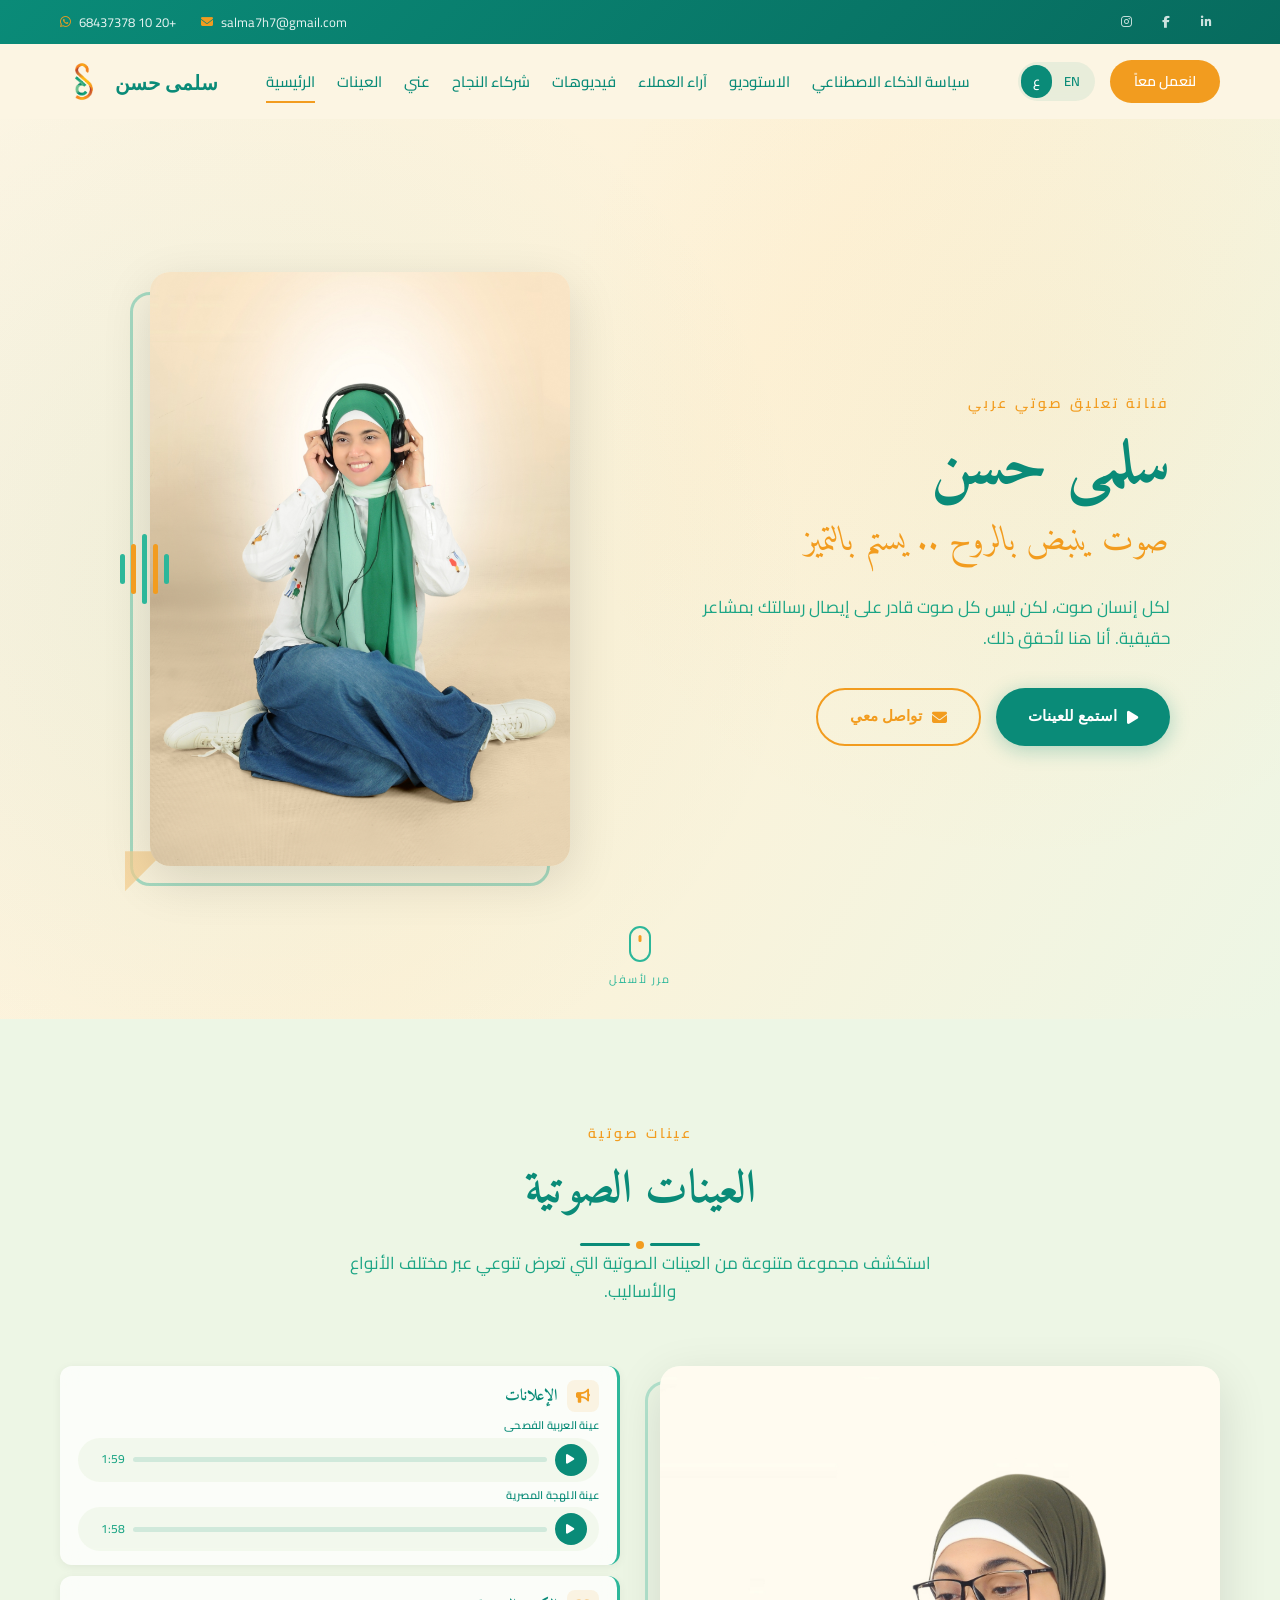
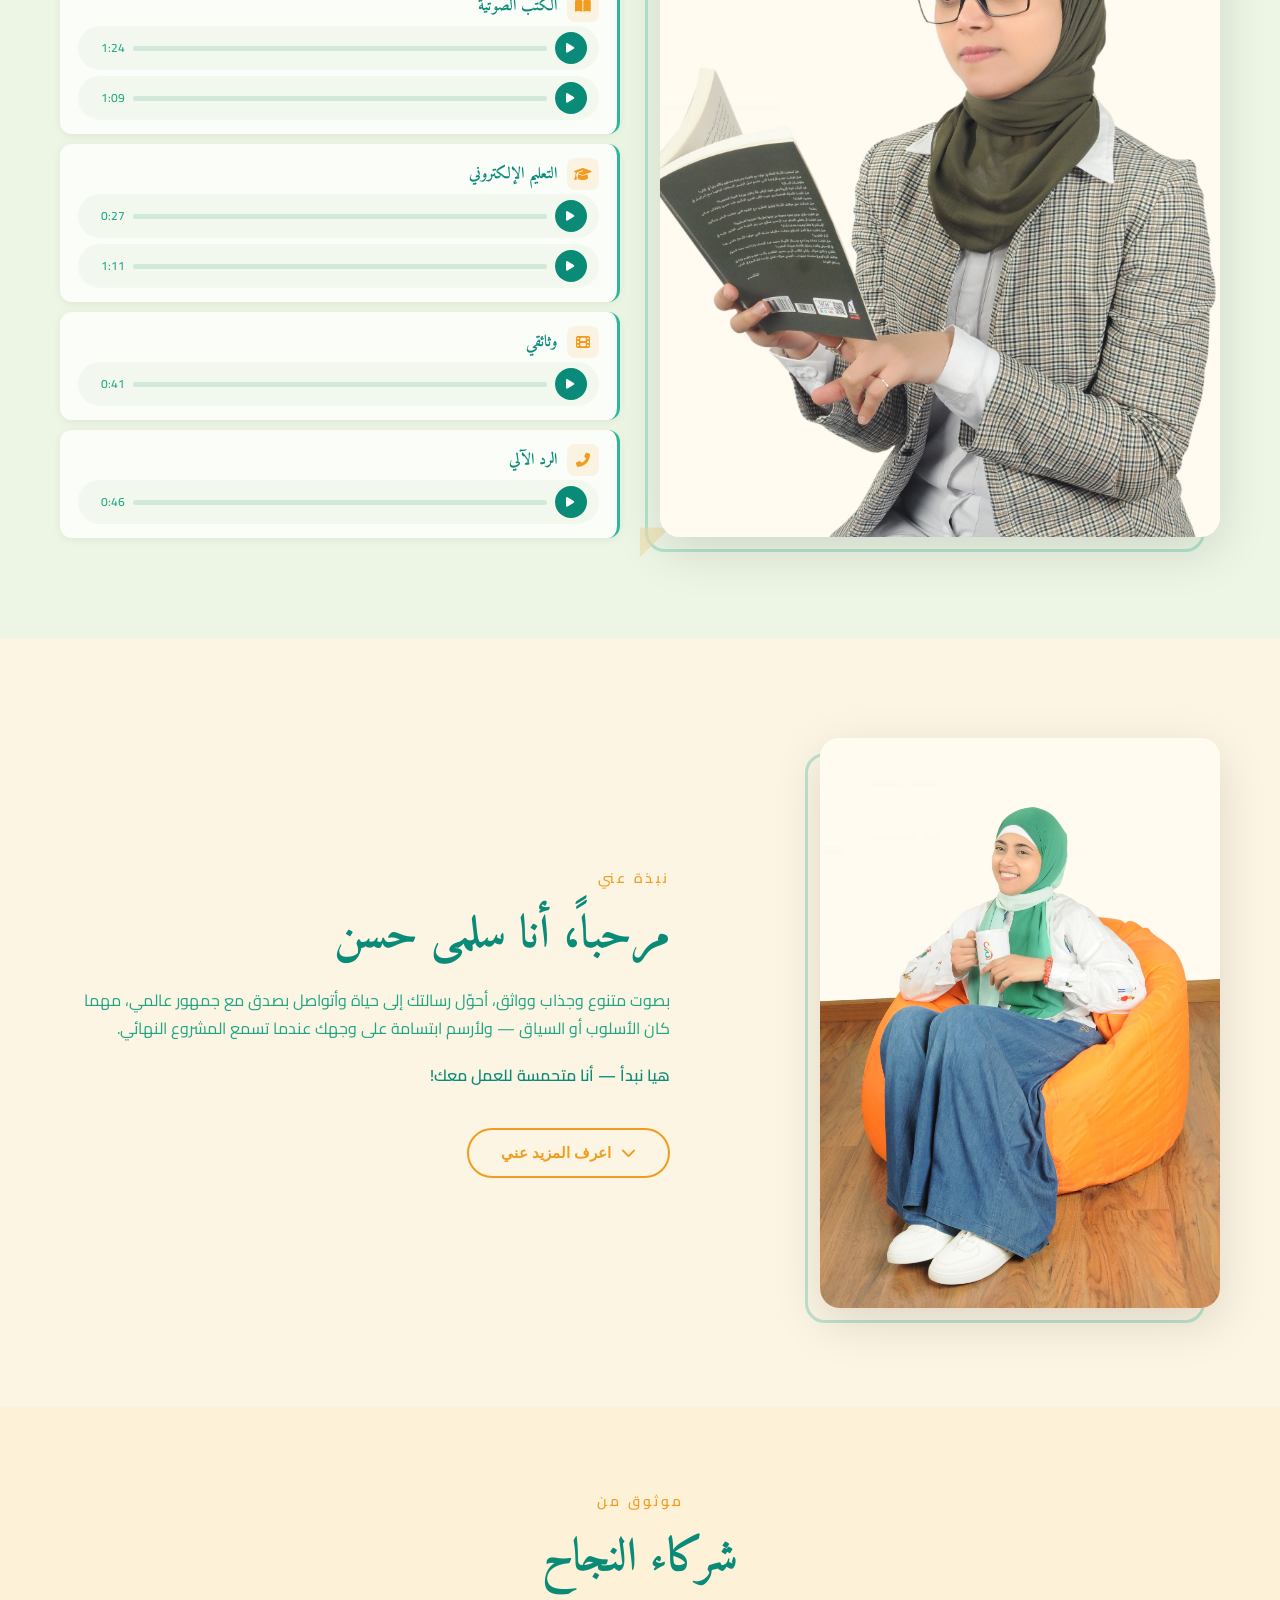
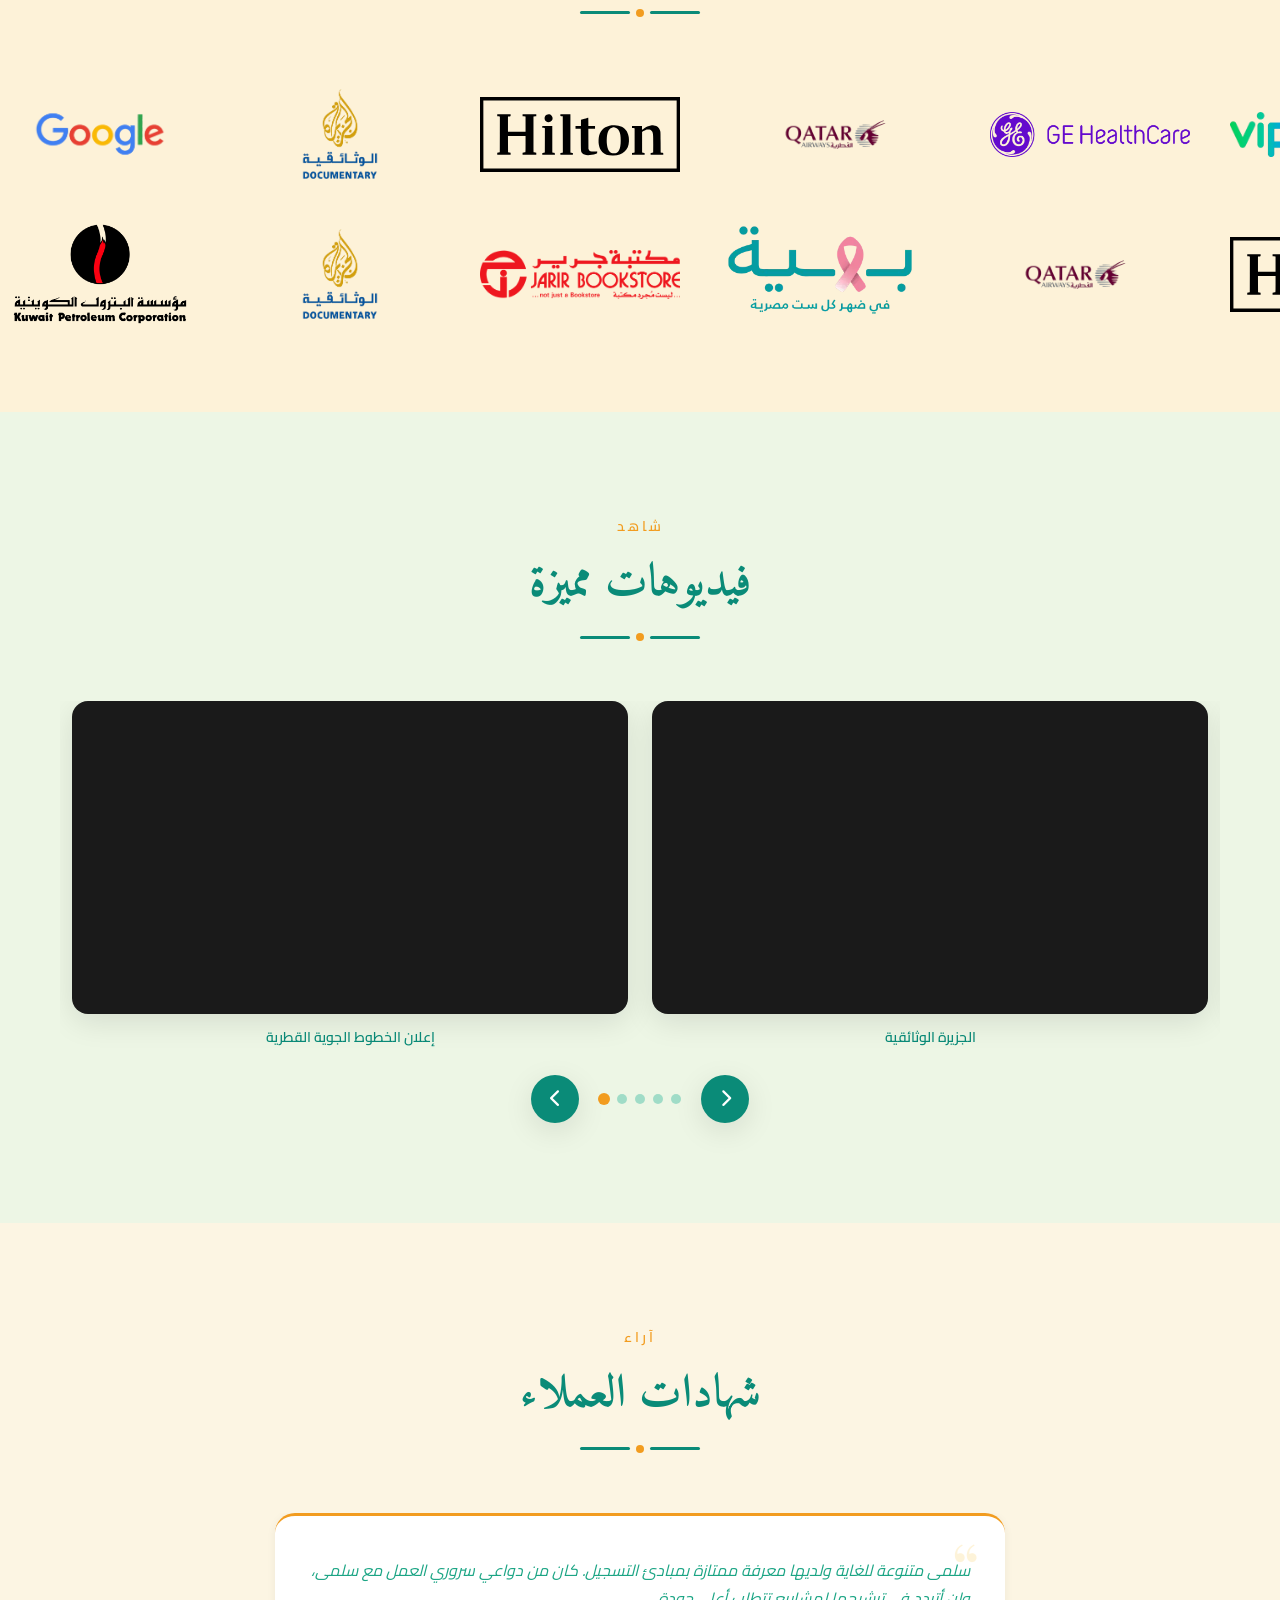
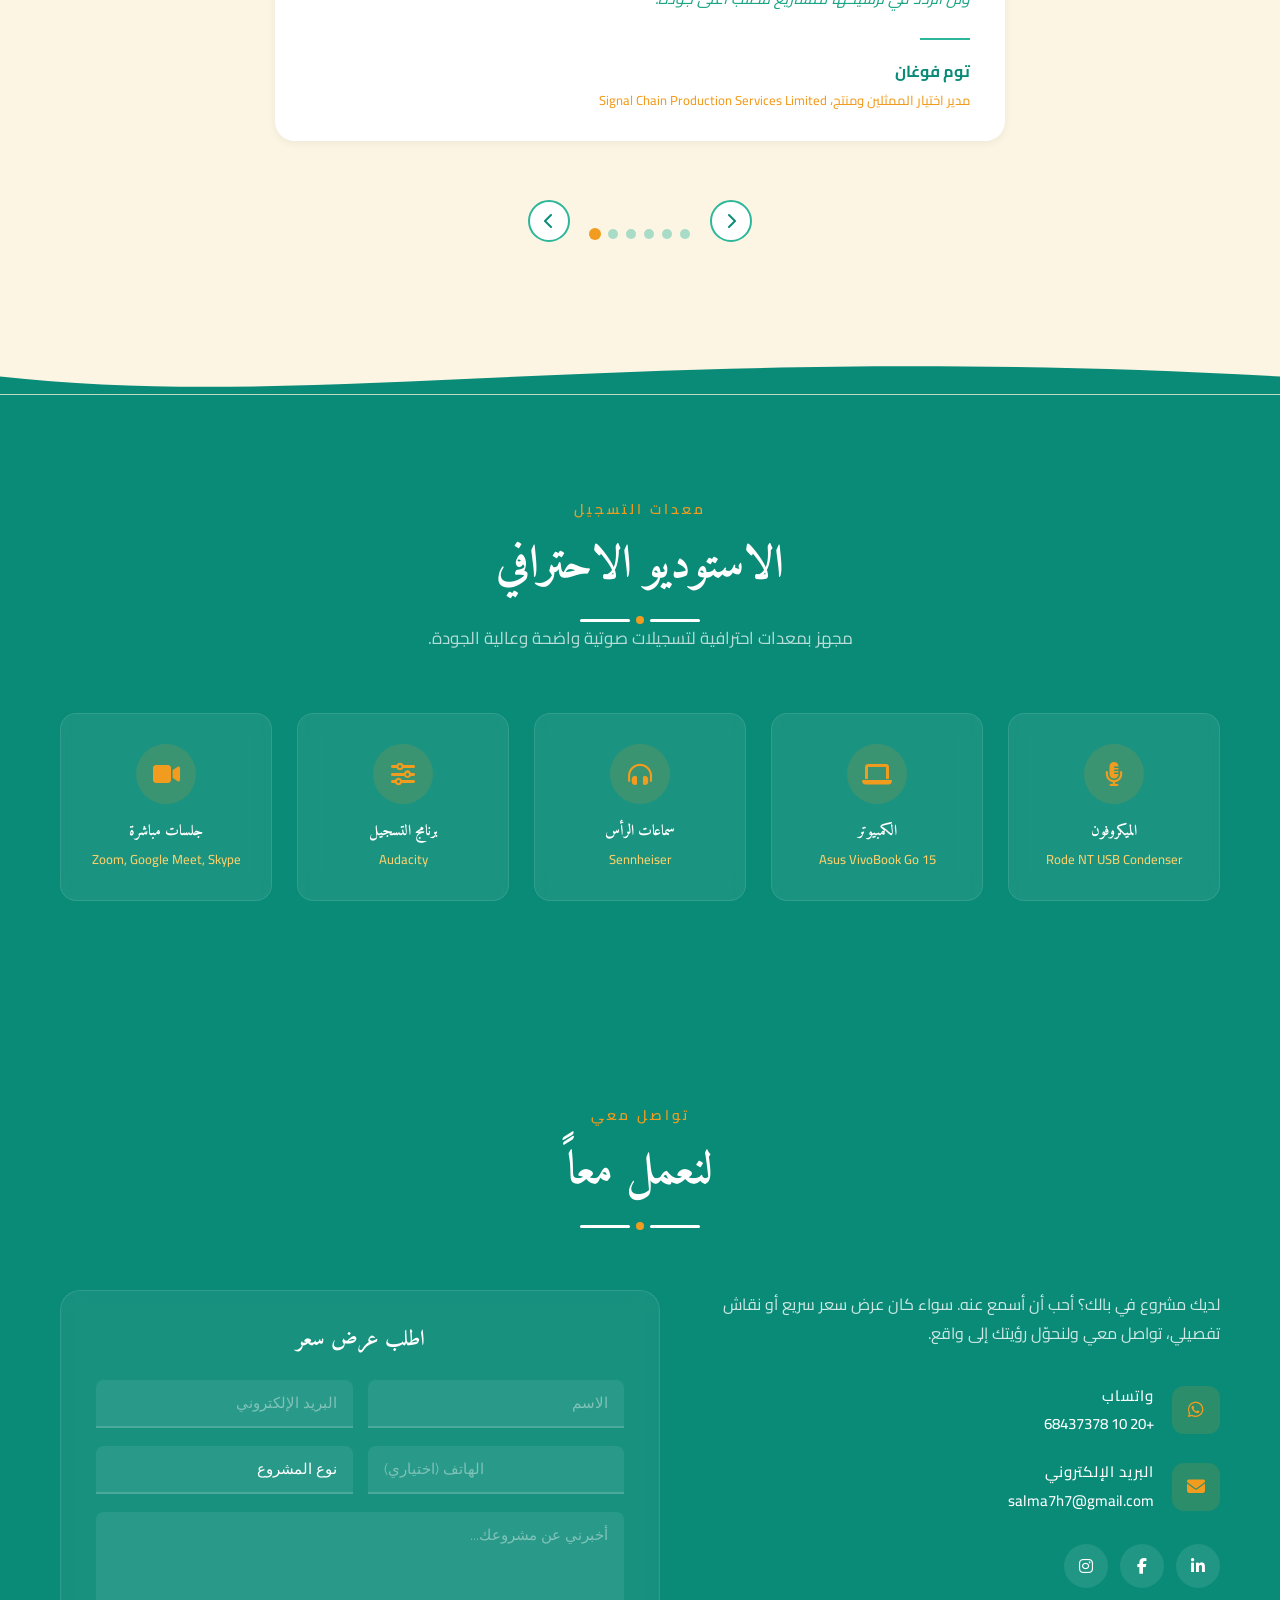
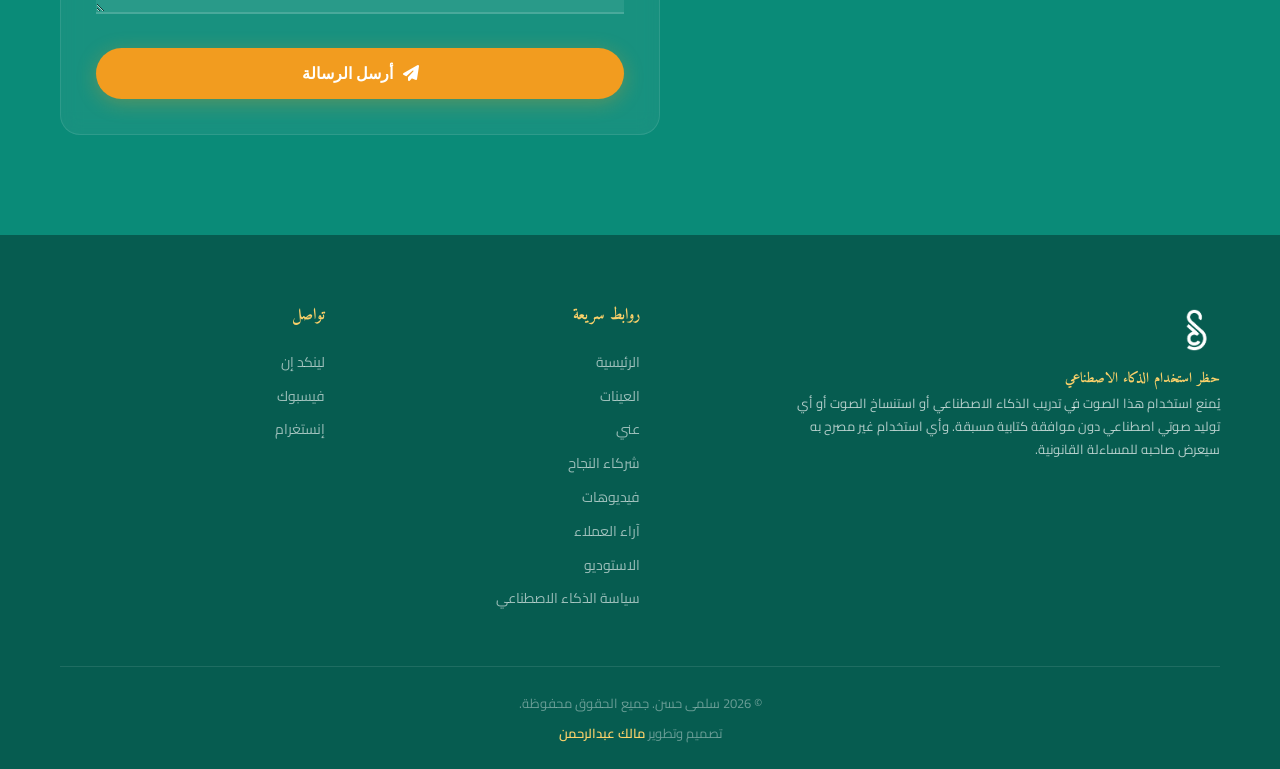
==== commit 6f7f7b2a: "Update Arabic and English versions of the website: replace 'Contact' with 'AI Policy' in navigation," ====
--- a/index-ar.html
+++ b/index-ar.html
@@ -45,14 +45,14 @@
                 <li><a href="#videos" class="nav-link">فيديوهات</a></li>
                 <li><a href="#testimonials" class="nav-link">آراء العملاء</a></li>
                 <li><a href="#studio" class="nav-link">الاستوديو</a></li>
-                <li><a href="#contact" class="nav-link">تواصل</a></li>
+                <li><a href="#ai-policy" class="nav-link">سياسة الذكاء الاصطناعي</a></li>
             </ul>
             <div class="nav-right">
                 <div class="lang-toggle">
                     <a href="index.html">EN</a>
                     <a href="index-ar.html" class="active">ع</a>
                 </div>
-                <a href="#contact" class="nav-cta">وظّفني</a>
+                <a href="#contact" class="nav-cta">لنعمل معاً</a>
             </div>
             <button class="mobile-menu-btn" id="mobile-menu-btn" aria-label="قائمة التنقل">
                 <span></span><span></span><span></span>
@@ -67,9 +67,9 @@
             <div class="hero-text">
                 <p class="hero-subtitle">فنانة تعليق صوتي عربي</p>
                 <h1 class="hero-title">سلمى حسن</h1>
-                <p class="hero-tagline">صوت بروح، يُعرف بالتميّز</p>
+                <p class="hero-tagline">صوت ينبض بالروح .. يستم بالتميز</p>
                 <p class="hero-description">
-                    أحوّل رسالتك إلى حياة بصوت متنوع وجذاب يتواصل بصدق مع جمهورك في أنحاء الوطن العربي &mdash; مهما كان الأسلوب أو السياق.
+                    لكل إنسان صوت، لكن ليس كل صوت قادر على إيصال رسالتك بمشاعر حقيقية. أنا هنا لأحقق ذلك.
                 </p>
                 <div class="hero-cta">
                     <a href="#demos" class="btn btn-primary"><i class="fas fa-play"></i> استمع للعينات</a>
@@ -80,7 +80,7 @@
                 <div class="hero-image-container">
                     <div class="hero-photo-frame"></div>
                     <div class="hero-photo-wrapper">
-                        <img src="Photos/Photo%20session%202021/Salma%202021%20(2).JPG" alt="سلمى حسن - فنانة تعليق صوتي" class="hero-photo">
+                        <img src="Photos/New%20Photos/Salma%20Home.jpg" alt="سلمى حسن - فنانة تعليق صوتي" class="hero-photo">
                     </div>
                     <div class="wave-bars">
                         <div class="wave-bar"></div>
@@ -108,121 +108,94 @@
                 <p class="section-description">استكشف مجموعة متنوعة من العينات الصوتية التي تعرض تنوعي عبر مختلف الأنواع والأساليب.</p>
             </div>
 
-            <div class="demos-grid">
-                <div class="demo-card animate-on-scroll">
-                    <div class="demo-card-header">
-                        <div class="demo-icon"><i class="fas fa-bullhorn"></i></div>
-                        <h3>عينة اللهجة المصرية</h3>
-                    </div>
-                    <span class="demo-tag">إعلانات</span>
-                    <div class="audio-player" data-src="Audios/Salma%20Hassan-Egyptian%20accent%20reel.mp3">
-                        <button class="play-btn" aria-label="تشغيل"><i class="fas fa-play"></i></button>
-                        <div class="progress-container"><div class="progress-bar"></div></div>
-                        <span class="duration">0:00</span>
-                    </div>
-                </div>
-
-                <div class="demo-card animate-on-scroll">
-                    <div class="demo-card-header">
-                        <div class="demo-icon"><i class="fas fa-microphone"></i></div>
-                        <h3>عينة العربية الفصحى</h3>
-                    </div>
-                    <span class="demo-tag">إعلانات</span>
-                    <div class="audio-player" data-src="Audios/Salma%20Hassan-modern%20standard%20reel%20.mp3">
-                        <button class="play-btn" aria-label="تشغيل"><i class="fas fa-play"></i></button>
-                        <div class="progress-container"><div class="progress-bar"></div></div>
-                        <span class="duration">0:00</span>
-                    </div>
-                </div>
-
-                <div class="demo-card animate-on-scroll">
-                    <div class="demo-card-header">
-                        <div class="demo-icon"><i class="fas fa-book-open"></i></div>
-                        <h3>عينة الكتب الصوتية</h3>
-                    </div>
-                    <span class="demo-tag">كتب صوتية</span>
-                    <div class="audio-player" data-src="Audios/audiobooks%20reel-100.mp3">
-                        <button class="play-btn" aria-label="تشغيل"><i class="fas fa-play"></i></button>
-                        <div class="progress-container"><div class="progress-bar"></div></div>
-                        <span class="duration">0:00</span>
-                    </div>
-                </div>
-
-                <div class="demo-card animate-on-scroll">
-                    <div class="demo-card-header">
-                        <div class="demo-icon"><i class="fas fa-child"></i></div>
-                        <h3>كتب صوتية للأطفال</h3>
-                    </div>
-                    <span class="demo-tag">أطفال</span>
-                    <div class="audio-player" data-src="Audios/Childrens%20Audiobook%20Demo.mp3">
-                        <button class="play-btn" aria-label="تشغيل"><i class="fas fa-play"></i></button>
-                        <div class="progress-container"><div class="progress-bar"></div></div>
-                        <span class="duration">0:00</span>
-                    </div>
-                </div>
-
-                <div class="demo-card animate-on-scroll">
-                    <div class="demo-card-header">
-                        <div class="demo-icon"><i class="fas fa-graduation-cap"></i></div>
-                        <h3>التعليم الإلكتروني</h3>
-                    </div>
-                    <span class="demo-tag">تعليم إلكتروني</span>
-                    <div class="audio-player" data-src="Audios/e.learning%20panda.mp3">
-                        <button class="play-btn" aria-label="تشغيل"><i class="fas fa-play"></i></button>
-                        <div class="progress-container"><div class="progress-bar"></div></div>
-                        <span class="duration">0:00</span>
-                    </div>
-                </div>
-
-                <div class="demo-card animate-on-scroll">
-                    <div class="demo-card-header">
-                        <div class="demo-icon"><i class="fas fa-phone-alt"></i></div>
-                        <h3>رد آلي &mdash; ADEM</h3>
-                    </div>
-                    <span class="demo-tag">رد آلي</span>
-                    <div class="audio-player" data-src="Audios/adem%20ivr-A.mp3">
-                        <button class="play-btn" aria-label="تشغيل"><i class="fas fa-play"></i></button>
-                        <div class="progress-container"><div class="progress-bar"></div></div>
-                        <span class="duration">0:00</span>
-                    </div>
-                </div>
-
-                <div class="demo-card animate-on-scroll">
-                    <div class="demo-card-header">
-                        <div class="demo-icon"><i class="fas fa-headset"></i></div>
-                        <h3>رد آلي &mdash; نكست كير</h3>
-                    </div>
-                    <span class="demo-tag">رد آلي</span>
-                    <div class="audio-player" data-src="Audios/ivr%20next%20care.mp3">
-                        <button class="play-btn" aria-label="تشغيل"><i class="fas fa-play"></i></button>
-                        <div class="progress-container"><div class="progress-bar"></div></div>
-                        <span class="duration">0:00</span>
-                    </div>
-                </div>
-
-                <div class="demo-card animate-on-scroll">
-                    <div class="demo-card-header">
-                        <div class="demo-icon"><i class="fas fa-film"></i></div>
-                        <h3>وثائقي</h3>
-                    </div>
-                    <span class="demo-tag">وثائقي</span>
-                    <div class="audio-player" data-src="Audios/Documentary.mp3">
-                        <button class="play-btn" aria-label="تشغيل"><i class="fas fa-play"></i></button>
-                        <div class="progress-container"><div class="progress-bar"></div></div>
-                        <span class="duration">0:00</span>
-                    </div>
-                </div>
-
-                <div class="demo-card animate-on-scroll">
-                    <div class="demo-card-header">
-                        <div class="demo-icon"><i class="fas fa-hotel"></i></div>
-                        <h3>هيلتون</h3>
-                    </div>
-                    <span class="demo-tag">إعلانات</span>
-                    <div class="audio-player" data-src="Audios/Hilton.mp3">
-                        <button class="play-btn" aria-label="تشغيل"><i class="fas fa-play"></i></button>
-                        <div class="progress-container"><div class="progress-bar"></div></div>
-                        <span class="duration">0:00</span>
+            <div class="demos-layout">
+                <div class="demos-photo animate-on-scroll">
+                    <div class="demos-image-wrapper">
+                        <div class="demos-frame"></div>
+                        <img src="Photos/New%20Photos/Salma%20Demos.jpg" alt="سلمى حسن" class="demos-photo-img">
+                    </div>
+                </div>
+                <div class="demos-stack">
+                    <!-- الصندوق 1: الإعلانات -->
+                    <div class="demo-card animate-on-scroll">
+                        <div class="demo-card-header">
+                            <div class="demo-icon"><i class="fas fa-bullhorn"></i></div>
+                            <h3>الإعلانات</h3>
+                        </div>
+                        <p class="demo-subtitle">عينة العربية الفصحى</p>
+                        <div class="audio-player" data-src="Audios/Salma%20Hassan-modern%20standard%20reel%20.mp3">
+                            <button class="play-btn" aria-label="تشغيل"><i class="fas fa-play"></i></button>
+                            <div class="progress-container"><div class="progress-bar"></div></div>
+                            <span class="duration">0:00</span>
+                        </div>
+                        <p class="demo-subtitle">عينة اللهجة المصرية</p>
+                        <div class="audio-player" data-src="Audios/Salma%20Hassan-Egyptian%20accent%20reel.mp3">
+                            <button class="play-btn" aria-label="تشغيل"><i class="fas fa-play"></i></button>
+                            <div class="progress-container"><div class="progress-bar"></div></div>
+                            <span class="duration">0:00</span>
+                        </div>
+                    </div>
+
+                    <!-- الصندوق 2: الكتب الصوتية -->
+                    <div class="demo-card animate-on-scroll">
+                        <div class="demo-card-header">
+                            <div class="demo-icon"><i class="fas fa-book-open"></i></div>
+                            <h3>الكتب الصوتية</h3>
+                        </div>
+                        <div class="audio-player" data-src="Audios/audiobooks%20reel-100.mp3">
+                            <button class="play-btn" aria-label="تشغيل"><i class="fas fa-play"></i></button>
+                            <div class="progress-container"><div class="progress-bar"></div></div>
+                            <span class="duration">0:00</span>
+                        </div>
+                        <div class="audio-player" data-src="Audios/Childrens%20Audiobook%20Demo.mp3">
+                            <button class="play-btn" aria-label="تشغيل"><i class="fas fa-play"></i></button>
+                            <div class="progress-container"><div class="progress-bar"></div></div>
+                            <span class="duration">0:00</span>
+                        </div>
+                    </div>
+
+                    <!-- الصندوق 3: التعليم الإلكتروني -->
+                    <div class="demo-card animate-on-scroll">
+                        <div class="demo-card-header">
+                            <div class="demo-icon"><i class="fas fa-graduation-cap"></i></div>
+                            <h3>التعليم الإلكتروني</h3>
+                        </div>
+                        <div class="audio-player" data-src="Audios/e.learning%20panda.mp3">
+                            <button class="play-btn" aria-label="تشغيل"><i class="fas fa-play"></i></button>
+                            <div class="progress-container"><div class="progress-bar"></div></div>
+                            <span class="duration">0:00</span>
+                        </div>
+                        <div class="audio-player" data-src="Audios/Hilton.mp3">
+                            <button class="play-btn" aria-label="تشغيل"><i class="fas fa-play"></i></button>
+                            <div class="progress-container"><div class="progress-bar"></div></div>
+                            <span class="duration">0:00</span>
+                        </div>
+                    </div>
+
+                    <!-- الصندوق 4: الوثائقي -->
+                    <div class="demo-card animate-on-scroll">
+                        <div class="demo-card-header">
+                            <div class="demo-icon"><i class="fas fa-film"></i></div>
+                            <h3>وثائقي</h3>
+                        </div>
+                        <div class="audio-player" data-src="Audios/Documentary%20new.mp3">
+                            <button class="play-btn" aria-label="تشغيل"><i class="fas fa-play"></i></button>
+                            <div class="progress-container"><div class="progress-bar"></div></div>
+                            <span class="duration">0:00</span>
+                        </div>
+                    </div>
+
+                    <!-- الصندوق 5: الرد الآلي -->
+                    <div class="demo-card animate-on-scroll">
+                        <div class="demo-card-header">
+                            <div class="demo-icon"><i class="fas fa-phone-alt"></i></div>
+                            <h3>الرد الآلي</h3>
+                        </div>
+                        <div class="audio-player" data-src="Audios/adem%20ivr-A.mp3">
+                            <button class="play-btn" aria-label="تشغيل"><i class="fas fa-play"></i></button>
+                            <div class="progress-container"><div class="progress-bar"></div></div>
+                            <span class="duration">0:00</span>
+                        </div>
                     </div>
                 </div>
             </div>
@@ -236,21 +209,14 @@
                 <div class="about-image animate-on-scroll">
                     <div class="about-image-wrapper">
                         <div class="about-frame"></div>
-                        <img src="Photos/Photo%20session%202021/Salma%202021%20(1).JPG" alt="سلمى حسن" class="about-photo">
-                        <div class="experience-badge">
-                            <span class="years">منذ 2016</span>
-                            <span class="text">+10 سنوات</span>
-                        </div>
+                        <img src="Photos/New%20Photos/Salma%20About.jpg" alt="سلمى حسن" class="about-photo">
                     </div>
                 </div>
                 <div class="about-content animate-on-scroll">
                     <span class="section-tag">نبذة عني</span>
                     <h2 class="section-title">مرحباً، أنا سلمى حسن</h2>
                     <p class="about-text">
-                        كل شخص لديه صوت، لكن ليس كل صوت يستطيع إيصال رسالتك بمشاعر حقيقية. أنا هنا لأحقق ذلك &mdash; ولأرسم ابتسامة على وجهك عندما تسمع المشروع النهائي.
-                    </p>
-                    <p class="about-text">
-                        بصوت متنوع وجذاب وواثق، أحوّل رسالتك إلى حياة وأتواصل بصدق مع جمهور عالمي، مهما كان الأسلوب أو السياق&hellip; كما يمكنك أن تسمع في عيناتي.
+                        بصوت متنوع وجذاب وواثق، أحوّل رسالتك إلى حياة وأتواصل بصدق مع جمهور عالمي، مهما كان الأسلوب أو السياق &mdash; ولأرسم ابتسامة على وجهك عندما تسمع المشروع النهائي.
                     </p>
                     <p class="about-text" style="font-weight:600; color: var(--teal-dark);">
                         هيا نبدأ &mdash; أنا متحمسة للعمل معك!
@@ -401,15 +367,15 @@
                         <p class="video-title">الجزيرة الوثائقية</p>
                     </div>
                     <div class="video-slide">
-                        <div class="video-wrapper"><iframe src="https://www.youtube.com/embed/jszeJOA5jzE" title="إعلان إيجيبت هيلث كير" allow="accelerometer; autoplay; clipboard-write; encrypted-media; gyroscope; picture-in-picture" allowfullscreen></iframe></div>
-                        <p class="video-title">إعلان إيجيبت هيلث كير</p>
+                        <div class="video-wrapper"><iframe src="https://www.youtube.com/embed/jszeJOA5jzE" title="إعلان جي إي هيلث كير" allow="accelerometer; autoplay; clipboard-write; encrypted-media; gyroscope; picture-in-picture" allowfullscreen></iframe></div>
+                        <p class="video-title">إعلان جي إي هيلث كير</p>
                     </div>
                     <div class="video-slide">
                         <div class="video-wrapper"><iframe src="https://www.youtube.com/embed/BLI_-acqqZc" title="إعلان المستشفى السعودي الألماني" allow="accelerometer; autoplay; clipboard-write; encrypted-media; gyroscope; picture-in-picture" allowfullscreen></iframe></div>
                         <p class="video-title">إعلان المستشفى السعودي الألماني</p>
                     </div>
                     <div class="video-slide">
-                        <div class="video-wrapper"><iframe src="https://www.youtube.com/embed/0G9-hmQoW1c" title="إعلان فريدا" allow="accelerometer; autoplay; clipboard-write; encrypted-media; gyroscope; picture-in-picture" allowfullscreen></iframe></div>
+                        <div class="video-wrapper"><iframe src="https://www.youtube.com/embed/oa2XGfgFMuU" title="إعلان فريدا" allow="accelerometer; autoplay; clipboard-write; encrypted-media; gyroscope; picture-in-picture" allowfullscreen></iframe></div>
                         <p class="video-title">إعلان فريدا</p>
                     </div>
                     <div class="video-slide">
@@ -421,13 +387,23 @@
                         <p class="video-title">إعلان مؤسسة بهية</p>
                     </div>
                     <div class="video-slide">
-                        <div class="video-wrapper"><iframe src="https://www.youtube.com/embed/GdQX8XdrbKg" title="نور في قرية الطيبين" allow="accelerometer; autoplay; clipboard-write; encrypted-media; gyroscope; picture-in-picture" allowfullscreen></iframe></div>
-                        <p class="video-title">نور في قرية الطيبين</p>
-                    </div>
-                </div>
+                        <div class="video-wrapper"><iframe src="https://www.youtube.com/embed/GdQX8XdrbKg" title="نور في قرية الطيبين - دور الطفل مينا" allow="accelerometer; autoplay; clipboard-write; encrypted-media; gyroscope; picture-in-picture" allowfullscreen></iframe></div>
+                        <p class="video-title">نور في قرية الطيبين &ndash; دور الطفل مينا</p>
+                    </div>
+                    <div class="video-slide">
+                        <div class="video-wrapper"><iframe src="https://www.youtube.com/embed/rdpxiCtG_Mo" title="فلاش - دور الطفل فارس" allow="accelerometer; autoplay; clipboard-write; encrypted-media; gyroscope; picture-in-picture" allowfullscreen></iframe></div>
+                        <p class="video-title">فلاش &ndash; دور الطفل فارس</p>
+                    </div>
+                    <div class="video-slide">
+                        <div class="video-wrapper"><iframe src="https://www.youtube.com/embed/tyRkMZ1q4xo" title="كوكب العجائب - فراولة وحواس" allow="accelerometer; autoplay; clipboard-write; encrypted-media; gyroscope; picture-in-picture" allowfullscreen></iframe></div>
+                        <p class="video-title">كوكب العجائب &ndash; فراولة وحواس</p>
+                    </div>
+                </div>
+            </div>
+            <div class="video-nav">
                 <button class="carousel-arrow prev" aria-label="السابق"><i class="fas fa-chevron-left"></i></button>
+                <div class="carousel-dots"></div>
                 <button class="carousel-arrow next" aria-label="التالي"><i class="fas fa-chevron-right"></i></button>
-                <div class="carousel-dots"></div>
             </div>
         </div>
     </section>
@@ -437,7 +413,7 @@
         <div class="container">
             <div class="section-header">
                 <span class="section-tag">آراء</span>
-                <h2 class="section-title">ماذا يقول العملاء</h2>
+                <h2 class="section-title">شهادات العملاء</h2>
                 <div class="section-title-underline"><span class="line"></span><span class="dot"></span><span class="line"></span></div>
             </div>
 
@@ -625,9 +601,12 @@
     <footer class="footer">
         <div class="container">
             <div class="footer-content">
-                <div class="footer-brand">
+                <div class="footer-brand" id="ai-policy">
                     <img src="Photos/Logos/Salma Hassan logo transparent webn.webp" alt="شعار سلمى حسن">
-                    <p>فنانة تعليق صوتي عربي محترفة تحوّل رسالتك إلى حياة بشغف وتنوع وتميز.</p>
+                    <div class="ai-policy">
+                        <h5>حظر استخدام الذكاء الاصطناعي</h5>
+                        <p>يُمنع استخدام هذا الصوت في تدريب الذكاء الاصطناعي أو استنساخ الصوت أو أي توليد صوتي اصطناعي دون موافقة كتابية مسبقة. وأي استخدام غير مصرح به سيعرض صاحبه للمساءلة القانونية.</p>
+                    </div>
                 </div>
                 <div class="footer-links">
                     <h4>روابط سريعة</h4>
@@ -639,7 +618,7 @@
                         <li><a href="#videos">فيديوهات</a></li>
                         <li><a href="#testimonials">آراء العملاء</a></li>
                         <li><a href="#studio">الاستوديو</a></li>
-                        <li><a href="#contact">تواصل</a></li>
+                        <li><a href="#ai-policy">سياسة الذكاء الاصطناعي</a></li>
                     </ul>
                 </div>
                 <div class="footer-links">
--- a/css/styles.css
+++ b/css/styles.css
@@ -39,9 +39,10 @@
 *, *::before, *::after { margin: 0; padding: 0; box-sizing: border-box; }
 html {
     scroll-behavior: smooth;
-    scroll-padding-top: 95px;
-}
-section[id] { scroll-margin-top: 95px; }
+    scroll-padding-top: 90px;
+}
+section[id] { scroll-margin-top: 90px; }
+[id] { scroll-margin-top: 90px; }
 
 body {
     font-family: var(--font-body);
@@ -434,7 +435,7 @@
 
 .hero-tagline {
     font-family: 'Amiri', serif;
-    font-size: clamp(18px, 2.5vw, 24px);
+    font-size: clamp(24px, 3.5vw, 34px);
     color: var(--orange-mid);
     font-style: italic;
     margin-bottom: 20px;
@@ -465,7 +466,6 @@
 .hero-image-container {
     position: relative;
     width: 420px;
-    height: 480px;
 }
 
 .hero-photo-frame {
@@ -495,7 +495,6 @@
 .hero-photo-wrapper {
     position: relative;
     width: 100%;
-    height: 100%;
     border-radius: 20px;
     overflow: hidden;
     box-shadow: var(--shadow-lg);
@@ -504,9 +503,11 @@
 
 .hero-photo {
     width: 100%;
-    height: 100%;
-    object-fit: cover;
-    object-position: center top;
+    height: auto;
+    display: block;
+    object-fit: contain;
+    object-position: center;
+    background: transparent;
 }
 
 .wave-bars {
@@ -594,11 +595,82 @@
     gap: 25px;
 }
 
+.demos-layout {
+    display: grid;
+    grid-template-columns: 1fr 1fr;
+    gap: 40px;
+    align-items: stretch;
+}
+
+.demos-photo {
+    display: flex;
+    justify-content: center;
+}
+
+.demos-image-wrapper {
+    position: relative;
+    width: 100%;
+    height: 100%;
+}
+
+.demos-frame {
+    position: absolute;
+    top: 15px;
+    left: 15px;
+    width: 100%;
+    height: 100%;
+    border: 3px solid var(--teal-light);
+    border-radius: 20px;
+    opacity: 0.3;
+}
+
+.demos-frame::after {
+    content: '';
+    position: absolute;
+    bottom: -8px;
+    right: -8px;
+    width: 30px;
+    height: 30px;
+    background: var(--orange-mid);
+    clip-path: polygon(0 0, 100% 100%, 100% 0);
+    border-radius: 0 5px 0 0;
+    opacity: 0.6;
+}
+
+.demos-photo-img {
+    width: 100%;
+    height: 100%;
+    object-fit: cover;
+    object-position: top center;
+    border-radius: 20px;
+    box-shadow: var(--shadow-lg);
+    position: relative;
+    z-index: 1;
+}
+
+.demos-stack {
+    display: flex;
+    flex-direction: column;
+    gap: 10px;
+}
+
+.demos-stack .demo-card .audio-player + .audio-player {
+    margin-top: 6px;
+}
+
+.demo-subtitle {
+    font-size: 11px;
+    font-weight: 600;
+    color: var(--teal-dark);
+    margin: 4px 0 3px;
+    letter-spacing: 0.2px;
+}
+
 .demo-card {
     background: rgba(255,255,255,0.75);
     backdrop-filter: blur(10px);
-    border-radius: 16px;
-    padding: 28px;
+    border-radius: 12px;
+    padding: 14px 18px;
     border-left: 3px solid var(--teal-light);
     box-shadow: var(--shadow-sm);
     transition: var(--transition);
@@ -613,25 +685,25 @@
 .demo-card-header {
     display: flex;
     align-items: center;
-    gap: 15px;
-    margin-bottom: 8px;
+    gap: 10px;
+    margin-bottom: 4px;
 }
 
 .demo-icon {
-    width: 44px;
-    height: 44px;
+    width: 32px;
+    height: 32px;
     background: rgba(242,156,31,0.1);
-    border-radius: 12px;
+    border-radius: 8px;
     display: flex;
     align-items: center;
     justify-content: center;
     flex-shrink: 0;
 }
 
-.demo-icon i { font-size: 18px; color: var(--orange-mid); }
+.demo-icon i { font-size: 14px; color: var(--orange-mid); }
 
 .demo-card-header h3 {
-    font-size: 17px;
+    font-size: 16px;
     font-family: var(--font-body);
     font-weight: 600;
     color: var(--teal-dark);
@@ -655,15 +727,15 @@
 .audio-player {
     display: flex;
     align-items: center;
-    gap: 12px;
-    padding: 10px 16px;
+    gap: 8px;
+    padding: 6px 12px;
     background: rgba(237,246,229,0.6);
     border-radius: 30px;
 }
 
 .play-btn {
-    width: 40px;
-    height: 40px;
+    width: 32px;
+    height: 32px;
     background: var(--teal-dark);
     border: none;
     border-radius: 50%;
@@ -676,7 +748,7 @@
 }
 
 .play-btn:hover { transform: scale(1.1); }
-.play-btn i { font-size: 13px; color: var(--white); margin-left: 2px; }
+.play-btn i { font-size: 11px; color: var(--white); margin-left: 2px; }
 .play-btn.playing { background: var(--orange-mid); }
 .play-btn.playing i { margin-left: 0; }
 
@@ -752,8 +824,10 @@
 .about-photo {
     width: 100%;
     height: auto;
+    object-fit: contain;
     border-radius: 20px;
     box-shadow: var(--shadow-lg);
+    background: var(--white);
     position: relative;
     z-index: 1;
 }
@@ -922,7 +996,7 @@
 .partners-track {
     display: flex;
     align-items: center;
-    gap: 60px;
+    gap: 40px;
     width: max-content;
     animation: scrollLogos 40s linear infinite;
 }
@@ -930,13 +1004,22 @@
 .partners-track:hover { animation-play-state: paused; }
 
 .partner-logo {
-    height: 70px;
-    width: auto;
+    width: 200px;
+    height: 100px;
     object-fit: contain;
     filter: none;
     opacity: 1;
     transition: var(--transition);
     flex-shrink: 0;
+}
+
+/* Feature a couple of key partners slightly larger */
+.partner-logo[src*="qatar%20airway.png"],
+.partner-logo[src*="qatar airway.png"],
+.partner-logo[src*="saudi%20germany%20hospital.png"],
+.partner-logo[src*="saudi germany hospital.png"] {
+    width: 230px;
+    height: 115px;
 }
 
 .partner-logo:hover {
@@ -1031,6 +1114,28 @@
 .carousel-arrow.prev { left: 10px; }
 .carousel-arrow.next { right: 10px; }
 
+.video-nav {
+    display: flex;
+    align-items: center;
+    justify-content: center;
+    gap: 20px;
+    margin-top: 25px;
+}
+
+.video-nav .carousel-arrow {
+    position: static;
+    transform: none;
+}
+
+.video-nav .carousel-arrow:hover {
+    background: var(--orange-mid);
+    transform: scale(1.1);
+}
+
+.video-nav .carousel-dots {
+    margin: 0;
+}
+
 .carousel-dots {
     display: flex;
     justify-content: center;
@@ -1345,6 +1450,28 @@
     line-height: 1.7;
 }
 
+.ai-policy {
+    margin-top: 8px;
+    max-width: 440px;
+}
+
+.ai-policy h5 {
+    color: var(--orange-light);
+    font-family: var(--font-body);
+    font-size: 14px;
+    font-weight: 700;
+    margin: 12px 0 4px;
+    letter-spacing: 0.3px;
+}
+
+.ai-policy p {
+    font-size: 13px;
+    line-height: 1.75;
+    color: rgba(255,255,255,0.7);
+    max-width: 440px;
+    margin: 0;
+}
+
 .footer h4 {
     color: var(--orange-light);
     font-size: 16px;
@@ -1508,8 +1635,13 @@
     .hero-description { margin: 0 auto 35px; }
     .hero-cta { justify-content: center; }
     .hero-visual { order: -1; }
-    .hero-image-container { width: 320px; height: 380px; margin: 0 auto; }
+    .hero-image-container { width: 320px; margin: 0 auto; }
     .wave-bars { right: -20px; }
+
+    .demos-layout { grid-template-columns: 1fr; gap: 30px; }
+    .demos-photo { max-width: 350px; margin: 0 auto; }
+    .demos-image-wrapper { height: auto; }
+    .demos-photo-img { height: auto; object-fit: contain; }
 
     .about-grid, .contact-grid { grid-template-columns: 1fr; gap: 50px; }
     .about-image-wrapper { max-width: 320px; margin: 0 auto; }
@@ -1524,13 +1656,20 @@
 
 /* Mobile */
 @media (max-width: 768px) {
+    html { scroll-padding-top: 80px; }
+    section[id], [id] { scroll-margin-top: 80px; }
+
     .nav-links, .nav-cta { display: none; }
-    .mobile-menu-btn { display: flex; }
-    .nav-logo-name { font-size: 16px; }
-    .lang-toggle { font-size: 12px; }
-    .lang-toggle a { padding: 4px 10px; }
-
-    .navbar { position: sticky; }
+    .mobile-menu-btn { display: flex; padding: 12px; min-width: 48px; min-height: 48px; align-items: center; justify-content: center; }
+    .mobile-menu-btn span { width: 30px; height: 3px; }
+    .nav-logo-name { font-size: 17px; }
+    .nav-logo img { height: 48px; }
+    .navbar.scrolled .nav-logo img { height: 42px; }
+    .lang-toggle { font-size: 14px; }
+    .lang-toggle a { padding: 7px 14px; }
+
+    .navbar { position: sticky; padding: 18px 0; }
+    .navbar.scrolled { padding: 14px 0; }
     .nav-container { position: relative; }
 
     .nav-links.active {
@@ -1549,8 +1688,8 @@
 
     .nav-links.active .nav-link {
         color: var(--white);
-        font-size: 16px;
-        padding: 14px 25px;
+        font-size: 18px;
+        padding: 20px 28px;
         text-align: left;
         border-bottom: 1px solid rgba(255,255,255,0.1);
     }
@@ -1563,14 +1702,14 @@
     .top-bar-left { gap: 15px; font-size: 12px; }
 
     .hero { min-height: auto; padding: 60px 0 40px; }
-    .hero-image-container { width: 260px; height: 320px; }
+    .hero-image-container { width: 260px; }
     .hero-title { font-size: clamp(30px, 8vw, 44px); }
 
     .demos, .about, .videos, .testimonials, .partners { padding: 60px 0; }
     .studio, .contact { padding: 60px 0; }
 
-    .demos-grid { grid-template-columns: 1fr; }
-    .demo-card { padding: 22px; }
+    .demos-photo { max-width: 280px; }
+    .demo-card { padding: 18px 20px; }
 
     .section-header { margin-bottom: 40px; }
 
@@ -1598,7 +1737,7 @@
 @media (max-width: 480px) {
     .container { padding: 0 15px; }
     .hero { padding: 40px 0 30px; }
-    .hero-image-container { width: 220px; height: 280px; }
+    .hero-image-container { width: 220px; }
     .hero-cta { flex-direction: column; align-items: stretch; }
     .btn { width: 100%; justify-content: center; }
 
@@ -1617,16 +1756,24 @@
 /* Wave dividers responsive */
 @media (max-width: 768px) {
     .wave-divider { height: 30px; }
-    .partner-logo { height: 55px; }
-    .partners-track { gap: 40px; }
+    .partner-logo { width: 150px; height: 60px; }
+    .partner-logo[src*="qatar%20airway.png"],
+    .partner-logo[src*="qatar airway.png"],
+    .partner-logo[src*="saudi%20germany%20hospital.png"],
+    .partner-logo[src*="saudi germany hospital.png"] { width: 175px; height: 70px; }
+    .partners-track { gap: 28px; }
     .partners { padding: 60px 0; }
     .testimonial-nav { gap: 12px; }
 }
 
 @media (max-width: 480px) {
     .wave-divider { height: 20px; }
-    .partner-logo { height: 45px; }
-    .partners-track { gap: 30px; }
+    .partner-logo { width: 130px; height: 50px; }
+    .partner-logo[src*="qatar%20airway.png"],
+    .partner-logo[src*="qatar airway.png"],
+    .partner-logo[src*="saudi%20germany%20hospital.png"],
+    .partner-logo[src*="saudi germany hospital.png"] { width: 155px; height: 60px; }
+    .partners-track { gap: 22px; }
 }
 
 /* Touch Devices */
@@ -1642,5 +1789,5 @@
     .hero { min-height: auto; padding: 40px 0; }
     .hero-content { grid-template-columns: 1fr 1fr; text-align: left; }
     .hero-visual { order: 0; }
-    .hero-image-container { width: 200px; height: 250px; }
-}
+    .hero-image-container { width: 200px; }
+}
--- a/css/styles-ar.css
+++ b/css/styles-ar.css
@@ -36,8 +36,12 @@
 body.rtl .wave-bars { right: auto; left: -30px; }
 
 /* Demos */
+body.rtl .demos-layout { direction: rtl; }
+body.rtl .demos-frame { left: auto; right: 15px; }
+body.rtl .demos-frame::after { right: auto; left: -8px; clip-path: polygon(100% 0, 0 100%, 0 0); }
 body.rtl .demo-card { border-left: none; border-right: 3px solid var(--teal-light); }
 body.rtl .demo-card:hover { border-right-color: var(--orange-mid); border-left-color: transparent; }
+body.rtl .demo-subtitle { text-align: right; }
 body.rtl .play-btn i { margin-left: 0; margin-right: 2px; }
 body.rtl .play-btn.playing i { margin-right: 0; }
 
@@ -63,6 +67,7 @@
 /* Videos - force LTR so translateX carousel works correctly */
 body.rtl .video-carousel { direction: ltr; }
 body.rtl .video-carousel-track { direction: ltr; }
+body.rtl .video-nav { direction: ltr; }
 
 /* Testimonials - force LTR on carousel mechanics, but keep RTL text inside cards */
 body.rtl .testimonial-carousel { direction: ltr; }
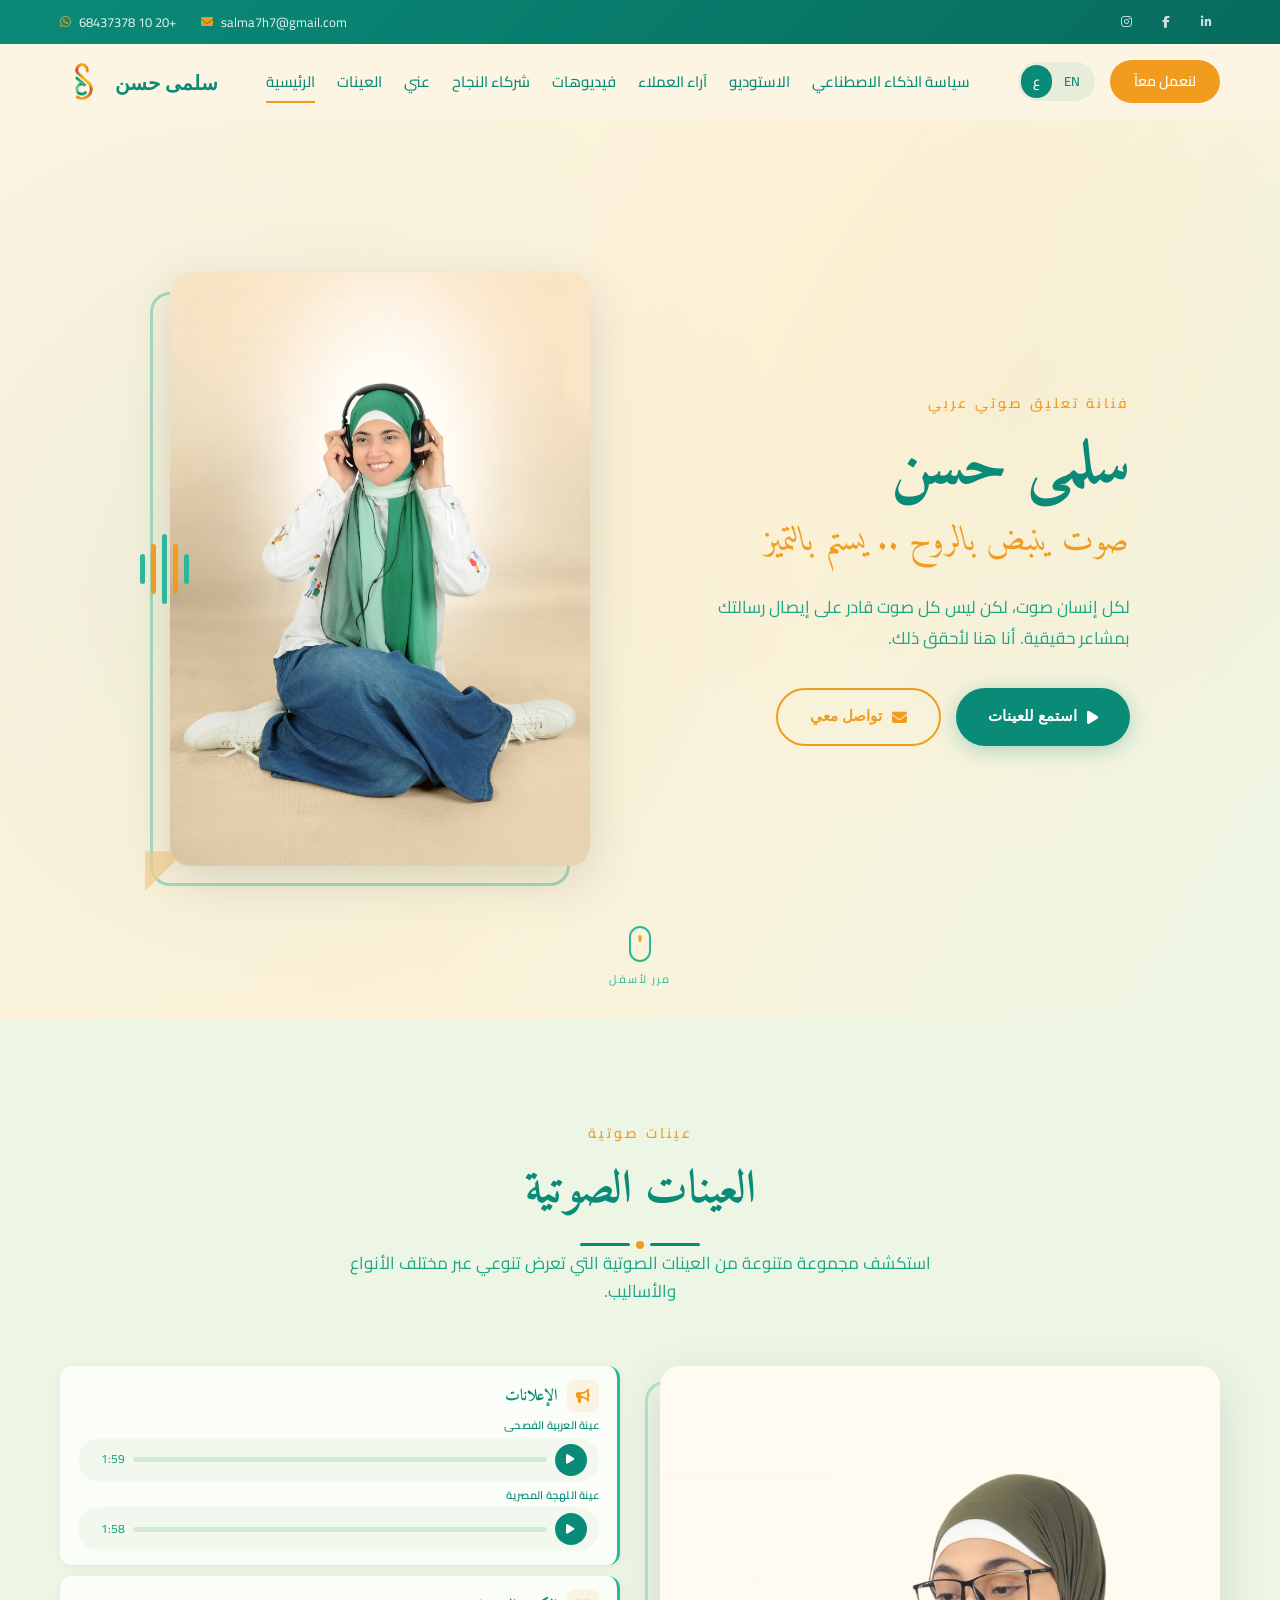
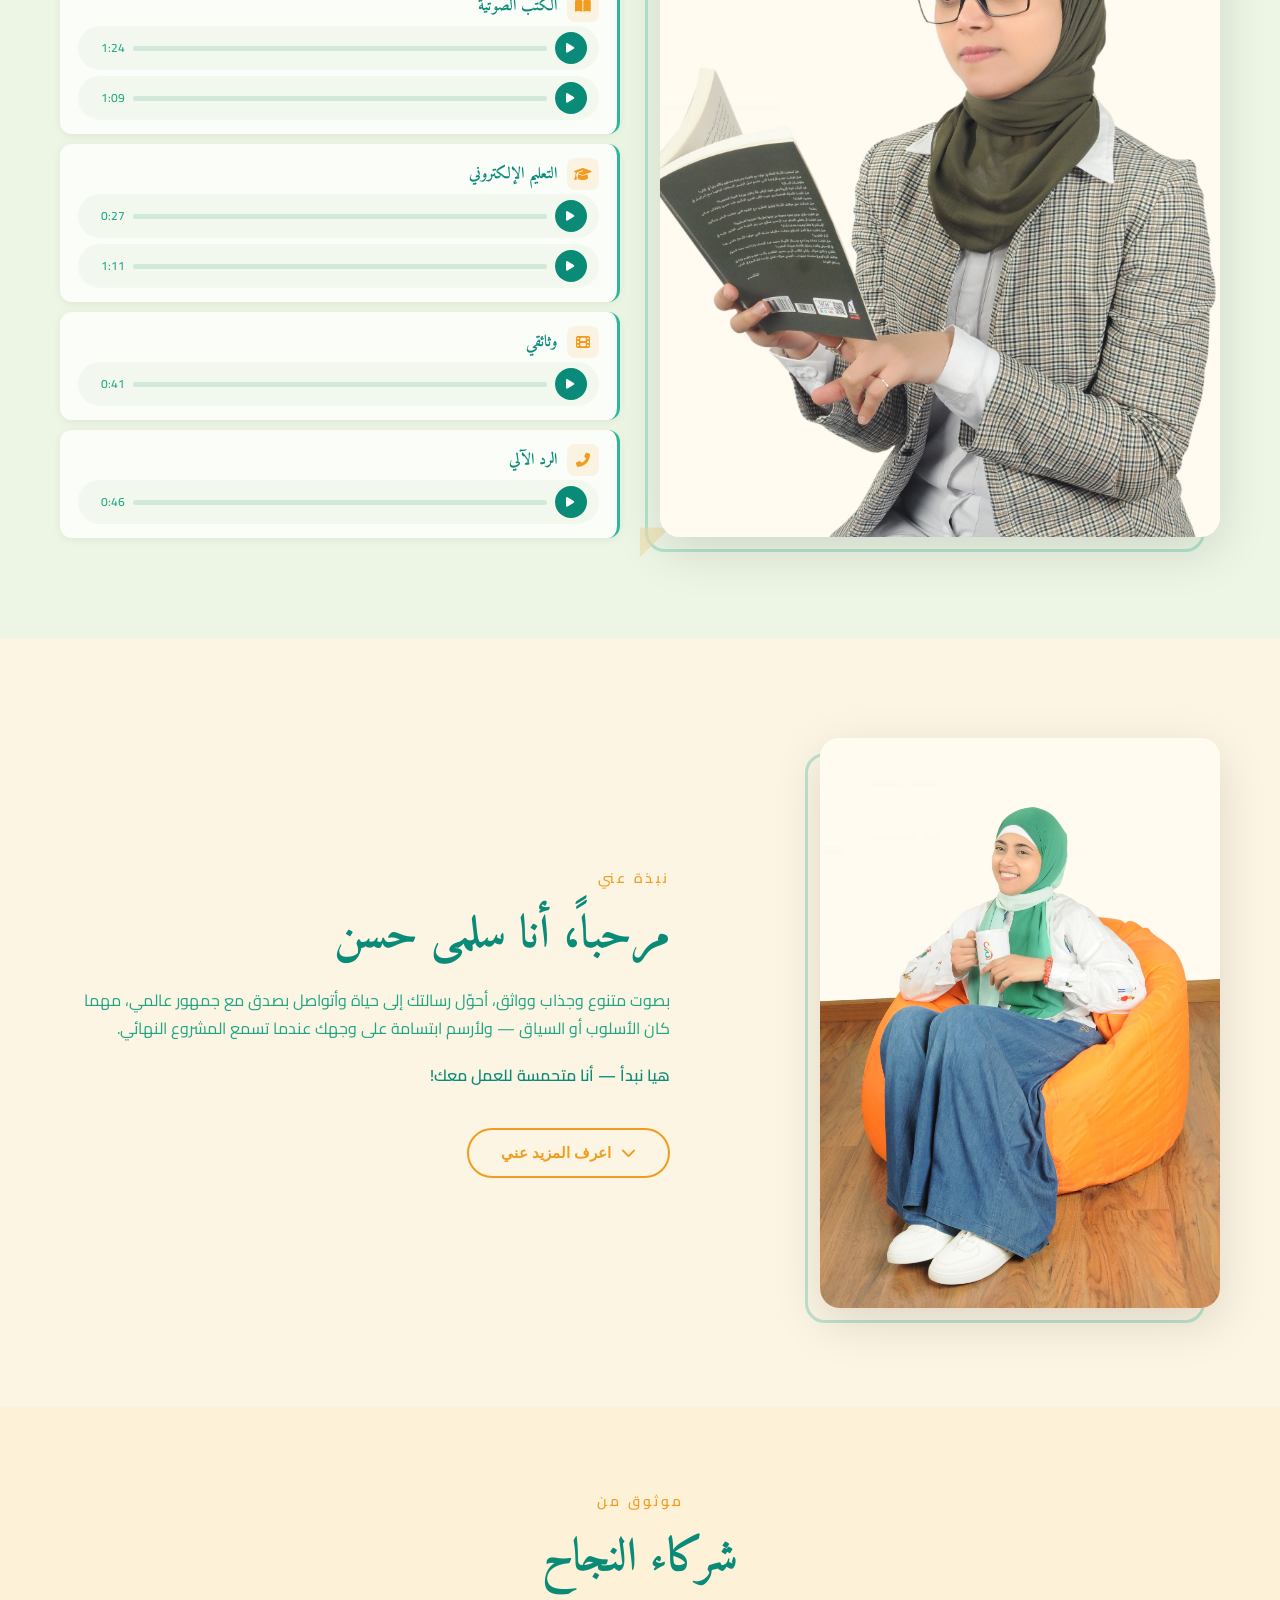
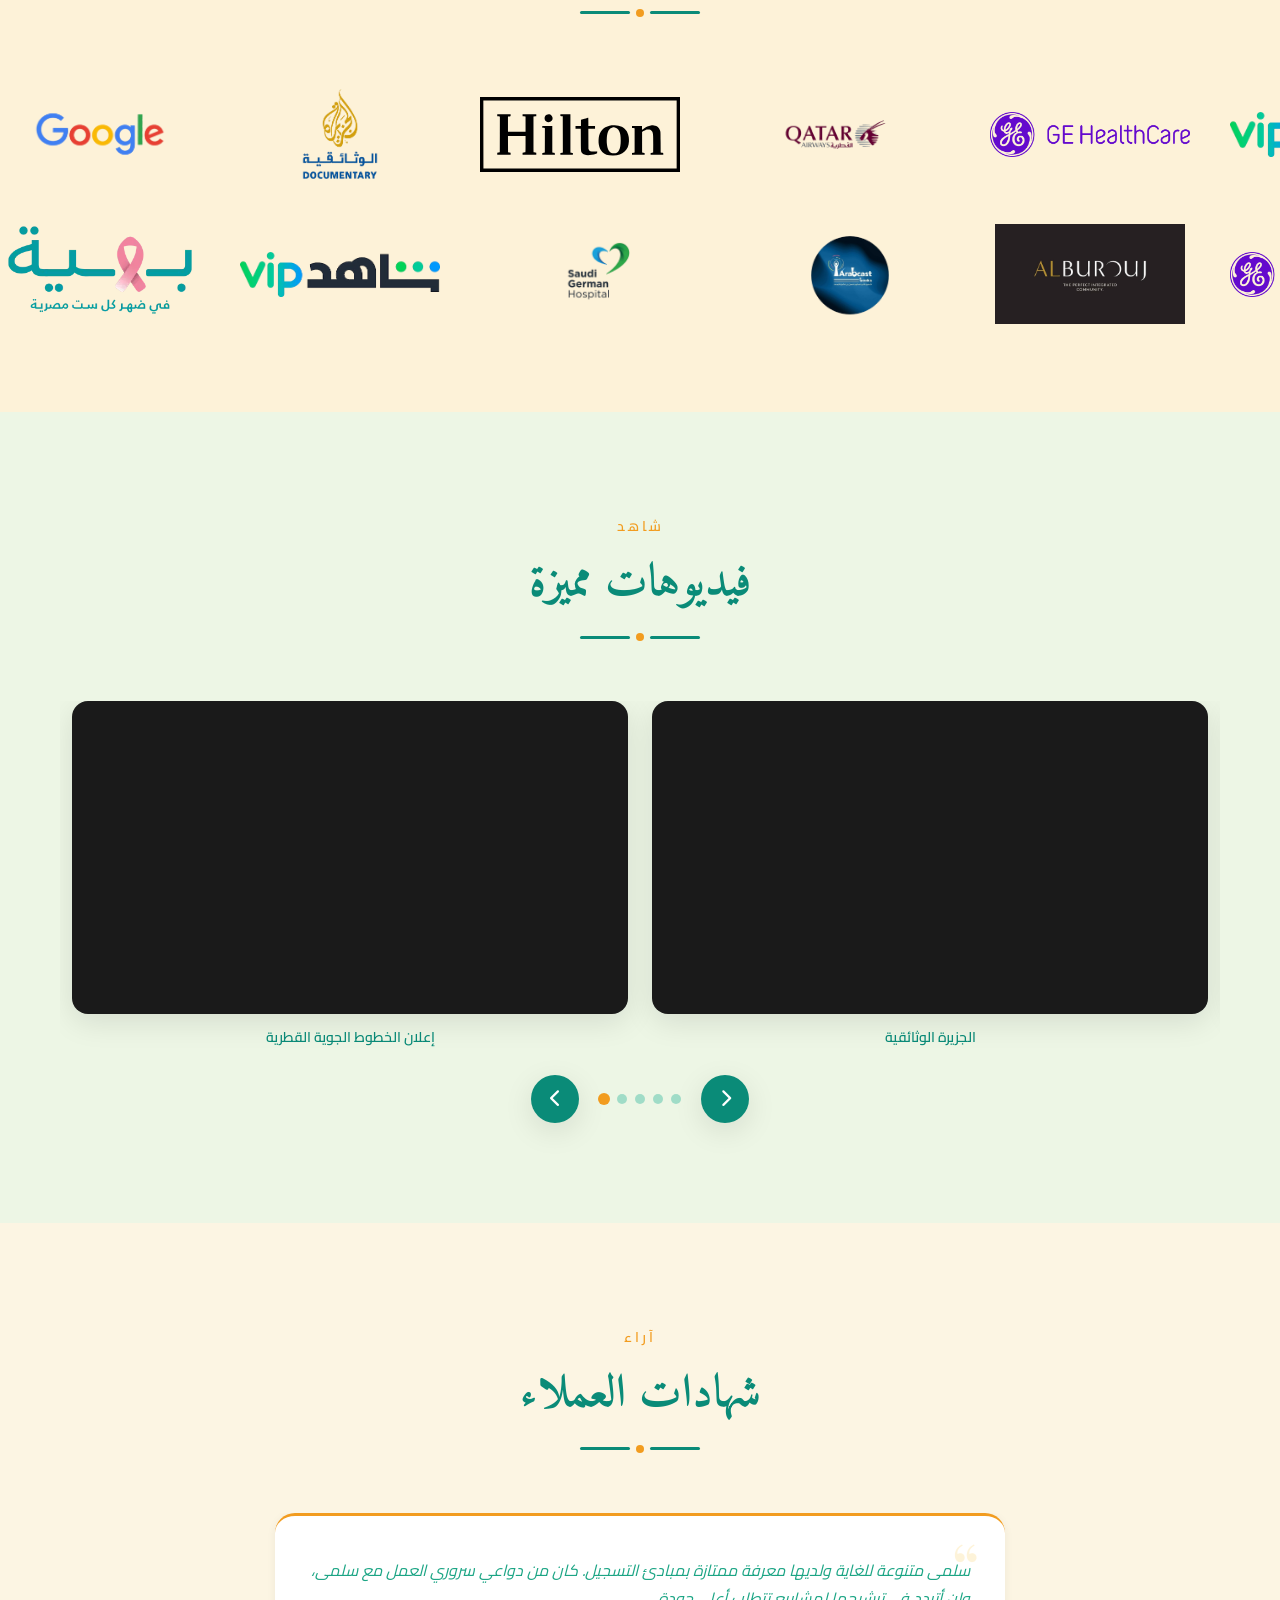
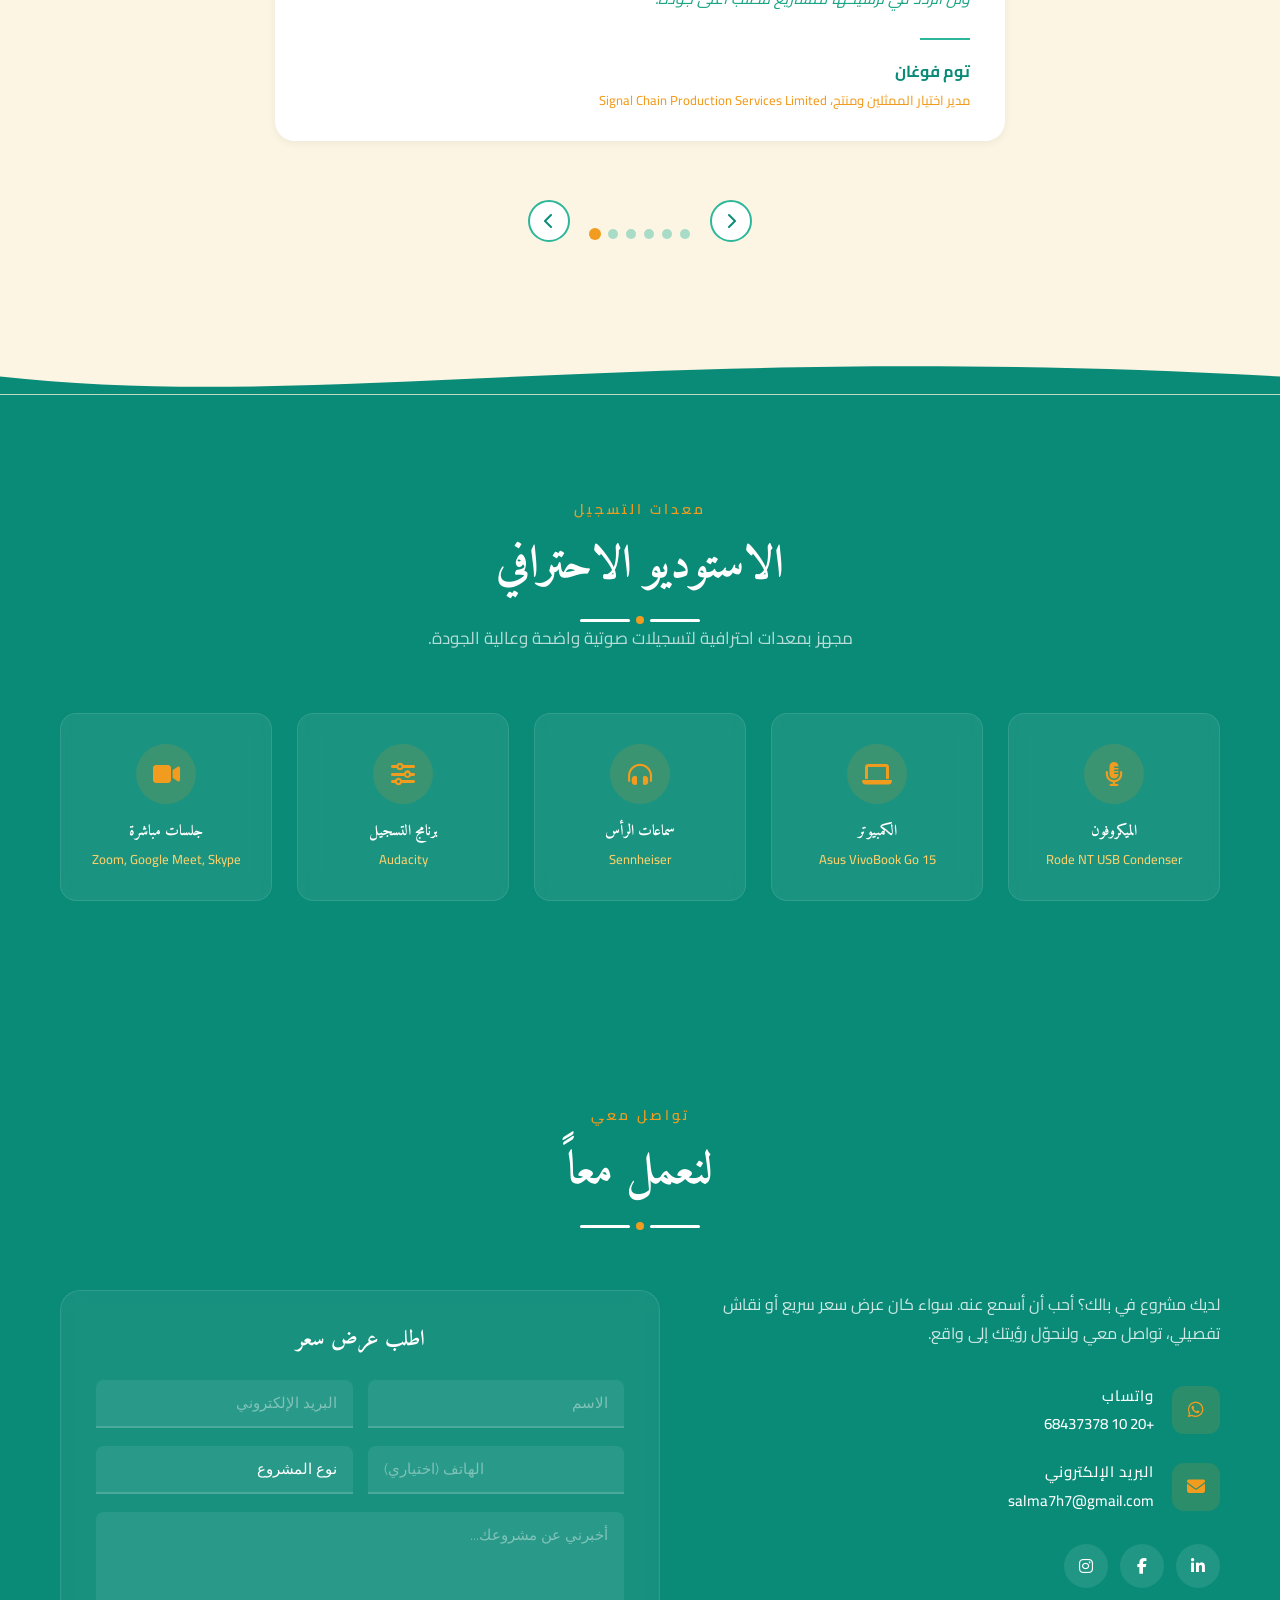
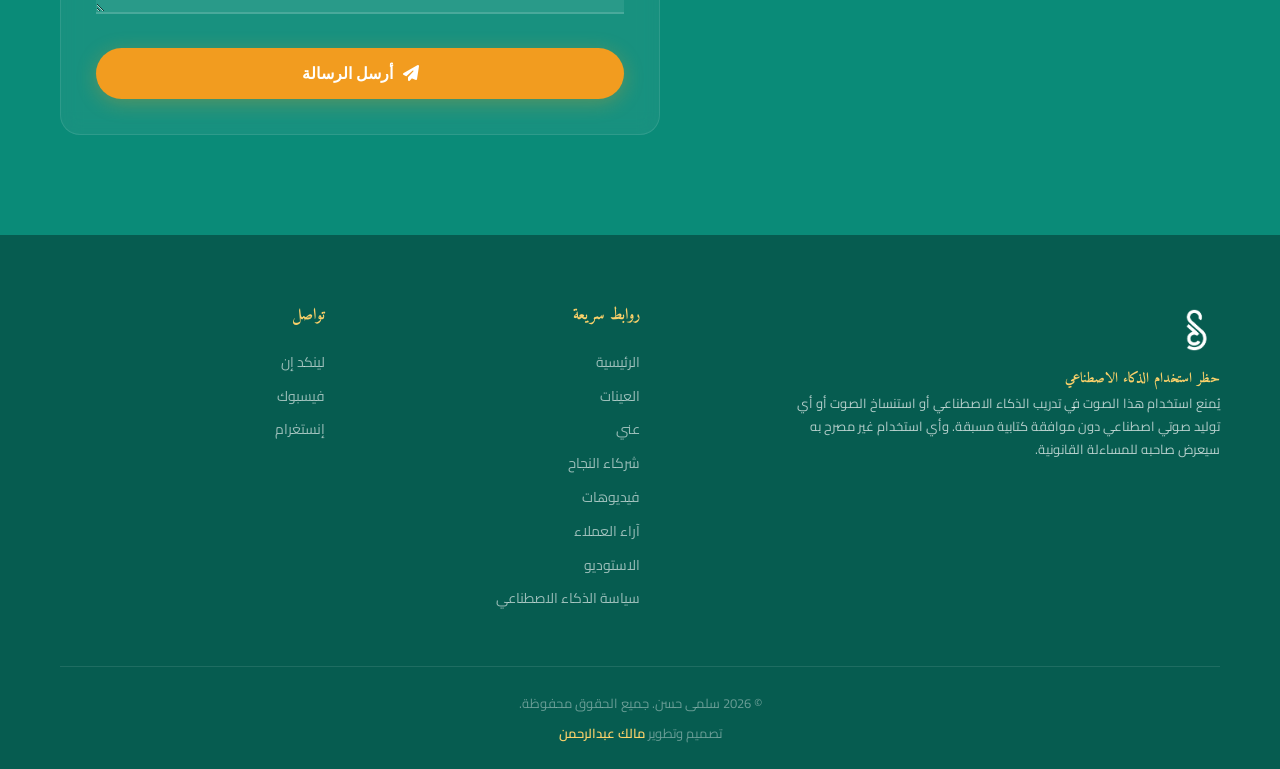
==== commit ddb8a9fb: "Enhance navigation and video functionality: add 'Contact' link to mobile navigation in both Arabic a" ====
--- a/index-ar.html
+++ b/index-ar.html
@@ -46,6 +46,7 @@
                 <li><a href="#testimonials" class="nav-link">آراء العملاء</a></li>
                 <li><a href="#studio" class="nav-link">الاستوديو</a></li>
                 <li><a href="#ai-policy" class="nav-link">سياسة الذكاء الاصطناعي</a></li>
+                <li class="nav-contact-mobile"><a href="#contact" class="nav-link">تواصل</a></li>
             </ul>
             <div class="nav-right">
                 <div class="lang-toggle">
@@ -359,43 +360,43 @@
             <div class="video-carousel">
                 <div class="video-carousel-track">
                     <div class="video-slide">
-                        <div class="video-wrapper"><iframe src="https://www.youtube.com/embed/AIhhcnn_bWg" title="إعلان الخطوط الجوية القطرية" allow="accelerometer; autoplay; clipboard-write; encrypted-media; gyroscope; picture-in-picture" allowfullscreen></iframe></div>
+                        <div class="video-wrapper"><iframe src="https://www.youtube.com/embed/AIhhcnn_bWg?enablejsapi=1" title="إعلان الخطوط الجوية القطرية" allow="accelerometer; autoplay; clipboard-write; encrypted-media; gyroscope; picture-in-picture" allowfullscreen></iframe></div>
                         <p class="video-title">إعلان الخطوط الجوية القطرية</p>
                     </div>
                     <div class="video-slide">
-                        <div class="video-wrapper"><iframe src="https://www.youtube.com/embed/2ky1parJb24" title="الجزيرة الوثائقية" allow="accelerometer; autoplay; clipboard-write; encrypted-media; gyroscope; picture-in-picture" allowfullscreen></iframe></div>
+                        <div class="video-wrapper"><iframe src="https://www.youtube.com/embed/2ky1parJb24?enablejsapi=1" title="الجزيرة الوثائقية" allow="accelerometer; autoplay; clipboard-write; encrypted-media; gyroscope; picture-in-picture" allowfullscreen></iframe></div>
                         <p class="video-title">الجزيرة الوثائقية</p>
                     </div>
                     <div class="video-slide">
-                        <div class="video-wrapper"><iframe src="https://www.youtube.com/embed/jszeJOA5jzE" title="إعلان جي إي هيلث كير" allow="accelerometer; autoplay; clipboard-write; encrypted-media; gyroscope; picture-in-picture" allowfullscreen></iframe></div>
+                        <div class="video-wrapper"><iframe src="https://www.youtube.com/embed/jszeJOA5jzE?enablejsapi=1" title="إعلان جي إي هيلث كير" allow="accelerometer; autoplay; clipboard-write; encrypted-media; gyroscope; picture-in-picture" allowfullscreen></iframe></div>
                         <p class="video-title">إعلان جي إي هيلث كير</p>
                     </div>
                     <div class="video-slide">
-                        <div class="video-wrapper"><iframe src="https://www.youtube.com/embed/BLI_-acqqZc" title="إعلان المستشفى السعودي الألماني" allow="accelerometer; autoplay; clipboard-write; encrypted-media; gyroscope; picture-in-picture" allowfullscreen></iframe></div>
+                        <div class="video-wrapper"><iframe src="https://www.youtube.com/embed/BLI_-acqqZc?enablejsapi=1" title="إعلان المستشفى السعودي الألماني" allow="accelerometer; autoplay; clipboard-write; encrypted-media; gyroscope; picture-in-picture" allowfullscreen></iframe></div>
                         <p class="video-title">إعلان المستشفى السعودي الألماني</p>
                     </div>
                     <div class="video-slide">
-                        <div class="video-wrapper"><iframe src="https://www.youtube.com/embed/oa2XGfgFMuU" title="إعلان فريدا" allow="accelerometer; autoplay; clipboard-write; encrypted-media; gyroscope; picture-in-picture" allowfullscreen></iframe></div>
+                        <div class="video-wrapper"><iframe src="https://www.youtube.com/embed/oa2XGfgFMuU?enablejsapi=1" title="إعلان فريدا" allow="accelerometer; autoplay; clipboard-write; encrypted-media; gyroscope; picture-in-picture" allowfullscreen></iframe></div>
                         <p class="video-title">إعلان فريدا</p>
                     </div>
                     <div class="video-slide">
-                        <div class="video-wrapper"><iframe src="https://www.youtube.com/embed/zfyzoABon4I" title="إعلان سيمكس" allow="accelerometer; autoplay; clipboard-write; encrypted-media; gyroscope; picture-in-picture" allowfullscreen></iframe></div>
+                        <div class="video-wrapper"><iframe src="https://www.youtube.com/embed/zfyzoABon4I?enablejsapi=1" title="إعلان سيمكس" allow="accelerometer; autoplay; clipboard-write; encrypted-media; gyroscope; picture-in-picture" allowfullscreen></iframe></div>
                         <p class="video-title">إعلان سيمكس</p>
                     </div>
                     <div class="video-slide">
-                        <div class="video-wrapper"><iframe src="https://www.youtube.com/embed/lE1j2lV2Thk" title="إعلان مؤسسة بهية" allow="accelerometer; autoplay; clipboard-write; encrypted-media; gyroscope; picture-in-picture" allowfullscreen></iframe></div>
+                        <div class="video-wrapper"><iframe src="https://www.youtube.com/embed/lE1j2lV2Thk?enablejsapi=1" title="إعلان مؤسسة بهية" allow="accelerometer; autoplay; clipboard-write; encrypted-media; gyroscope; picture-in-picture" allowfullscreen></iframe></div>
                         <p class="video-title">إعلان مؤسسة بهية</p>
                     </div>
                     <div class="video-slide">
-                        <div class="video-wrapper"><iframe src="https://www.youtube.com/embed/GdQX8XdrbKg" title="نور في قرية الطيبين - دور الطفل مينا" allow="accelerometer; autoplay; clipboard-write; encrypted-media; gyroscope; picture-in-picture" allowfullscreen></iframe></div>
+                        <div class="video-wrapper"><iframe src="https://www.youtube.com/embed/GdQX8XdrbKg?enablejsapi=1" title="نور في قرية الطيبين - دور الطفل مينا" allow="accelerometer; autoplay; clipboard-write; encrypted-media; gyroscope; picture-in-picture" allowfullscreen></iframe></div>
                         <p class="video-title">نور في قرية الطيبين &ndash; دور الطفل مينا</p>
                     </div>
                     <div class="video-slide">
-                        <div class="video-wrapper"><iframe src="https://www.youtube.com/embed/rdpxiCtG_Mo" title="فلاش - دور الطفل فارس" allow="accelerometer; autoplay; clipboard-write; encrypted-media; gyroscope; picture-in-picture" allowfullscreen></iframe></div>
+                        <div class="video-wrapper"><iframe src="https://www.youtube.com/embed/rdpxiCtG_Mo?enablejsapi=1" title="فلاش - دور الطفل فارس" allow="accelerometer; autoplay; clipboard-write; encrypted-media; gyroscope; picture-in-picture" allowfullscreen></iframe></div>
                         <p class="video-title">فلاش &ndash; دور الطفل فارس</p>
                     </div>
                     <div class="video-slide">
-                        <div class="video-wrapper"><iframe src="https://www.youtube.com/embed/tyRkMZ1q4xo" title="كوكب العجائب - فراولة وحواس" allow="accelerometer; autoplay; clipboard-write; encrypted-media; gyroscope; picture-in-picture" allowfullscreen></iframe></div>
+                        <div class="video-wrapper"><iframe src="https://www.youtube.com/embed/tyRkMZ1q4xo?enablejsapi=1" title="كوكب العجائب - فراولة وحواس" allow="accelerometer; autoplay; clipboard-write; encrypted-media; gyroscope; picture-in-picture" allowfullscreen></iframe></div>
                         <p class="video-title">كوكب العجائب &ndash; فراولة وحواس</p>
                     </div>
                 </div>
--- a/css/styles.css
+++ b/css/styles.css
@@ -291,6 +291,10 @@
     gap: 22px;
 }
 
+.nav-contact-mobile {
+    display: none;
+}
+
 .nav-link {
     color: var(--teal-dark);
     font-size: 15px;
@@ -1689,14 +1693,19 @@
     .nav-links.active .nav-link {
         color: var(--white);
         font-size: 18px;
-        padding: 20px 28px;
+        padding: 22px 28px;
         text-align: left;
         border-bottom: 1px solid rgba(255,255,255,0.1);
+        min-height: 56px;
+        display: flex;
+        align-items: center;
     }
 
     .nav-links.active .nav-link:last-child { border-bottom: none; }
 
     .nav-links.active .nav-link::after { display: none; }
+
+    .nav-links.active .nav-contact-mobile { display: block; }
 
     .top-bar-right { display: none; }
     .top-bar-left { gap: 15px; font-size: 12px; }
--- a/css/styles-ar.css
+++ b/css/styles-ar.css
@@ -32,7 +32,7 @@
 body.rtl .hero-content { direction: rtl; }
 body.rtl .hero-text { text-align: right; }
 body.rtl .hero-cta { justify-content: flex-start; }
-body.rtl .hero-description { margin-left: auto; margin-right: 0; }
+body.rtl .hero-description { margin-left: auto; margin-right: 0; max-width: 460px; }
 body.rtl .wave-bars { right: auto; left: -30px; }
 
 /* Demos */
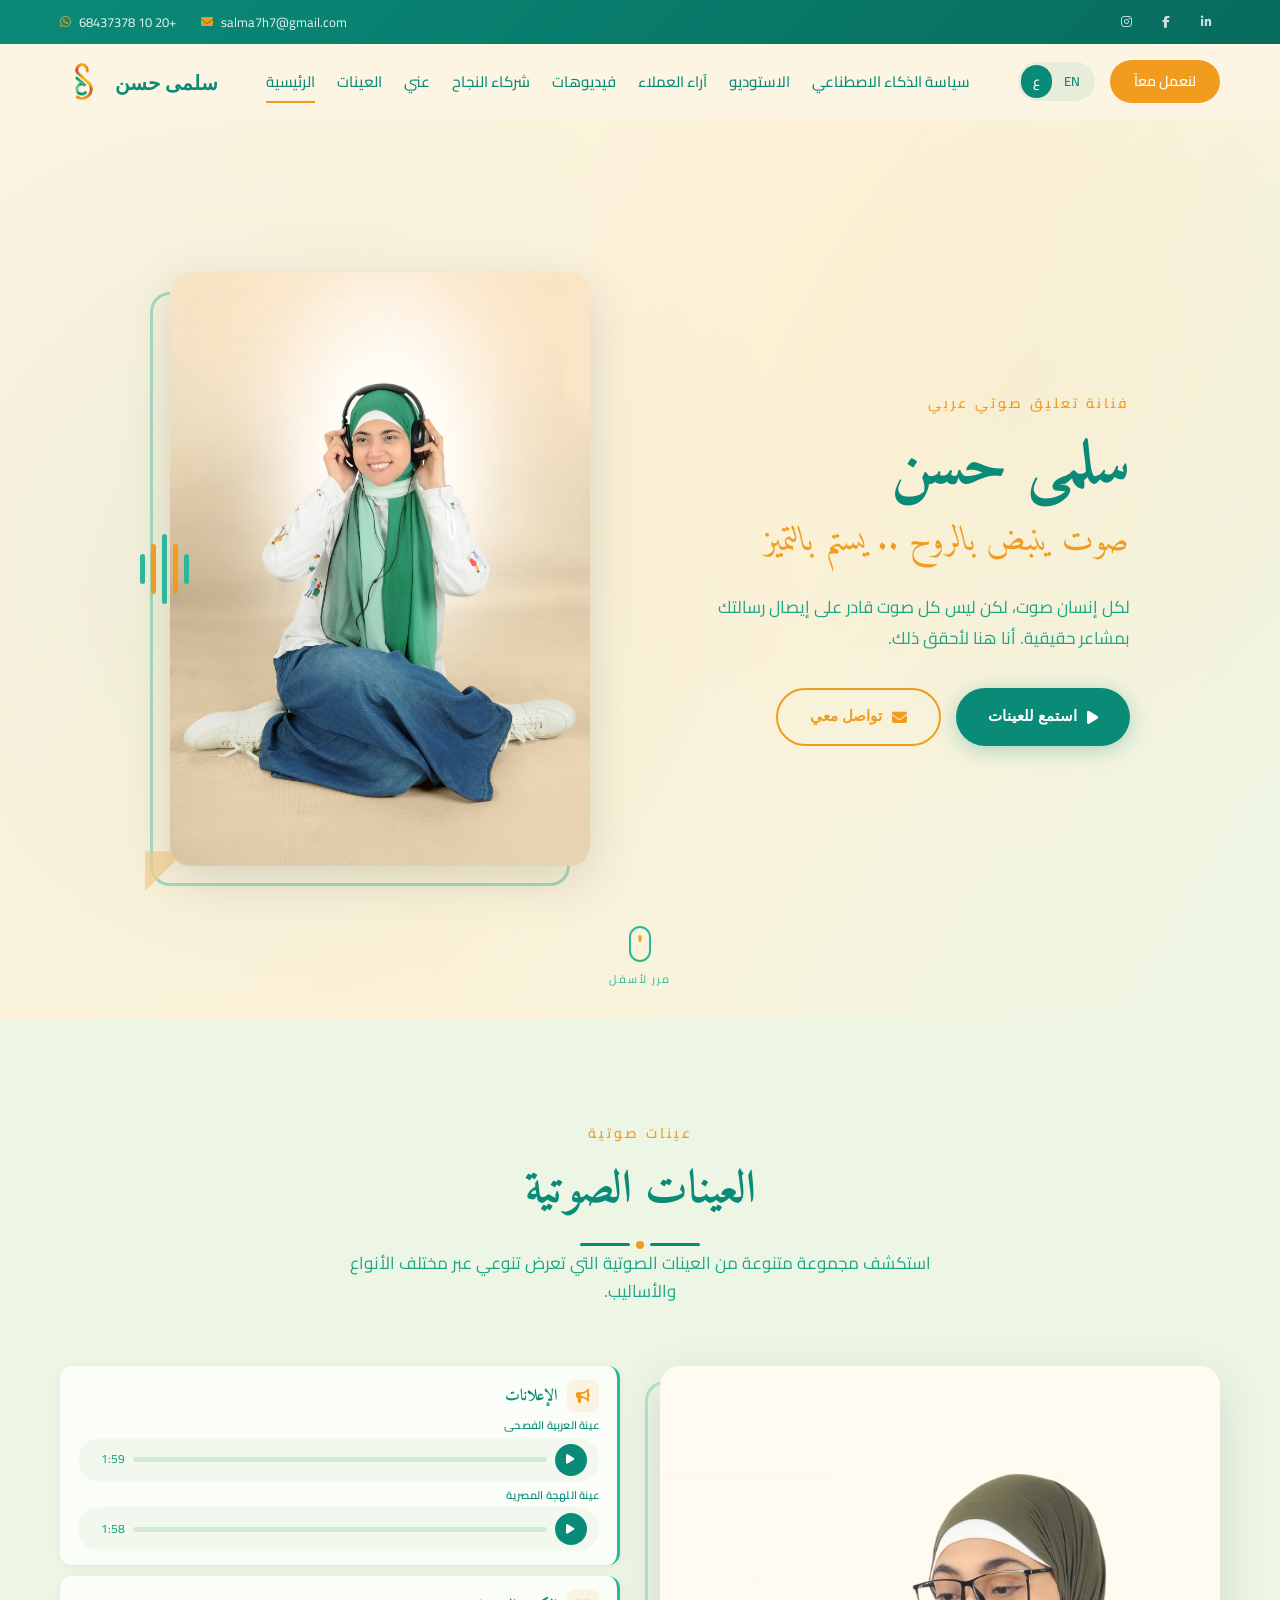
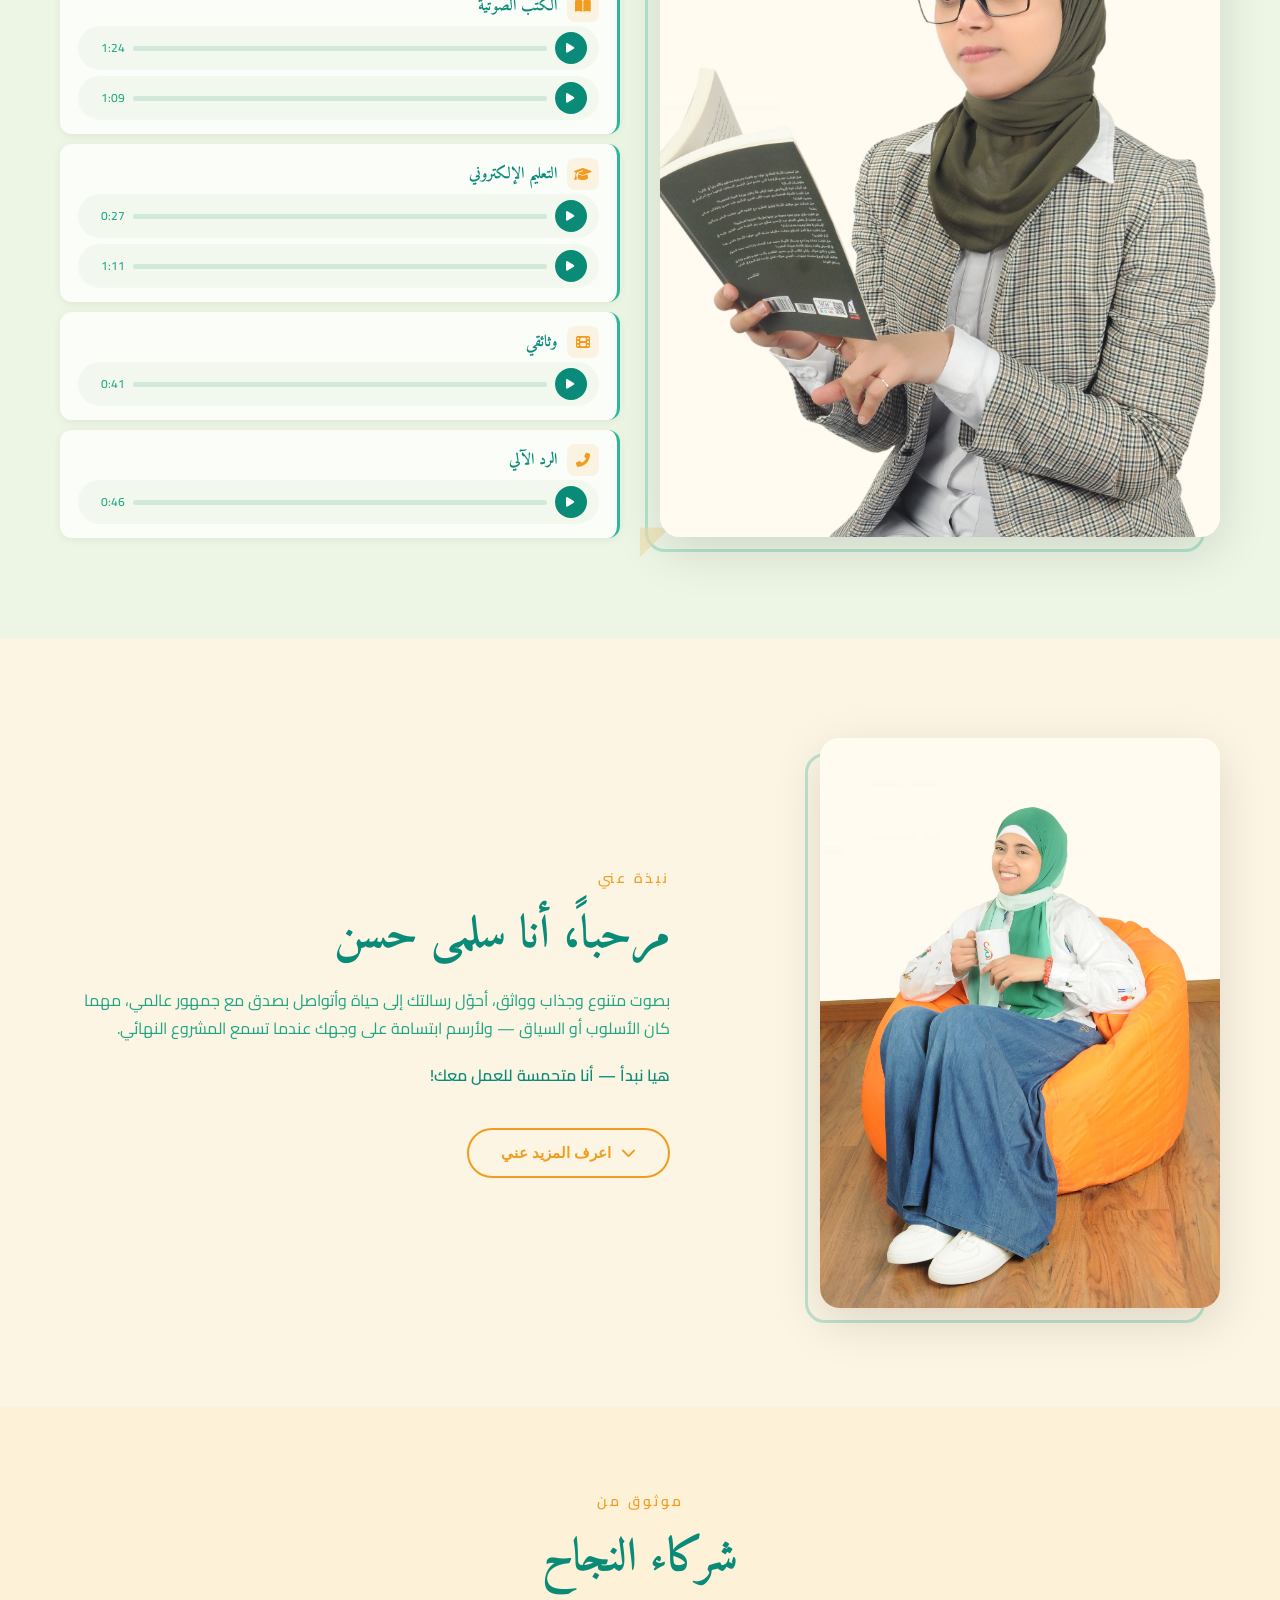
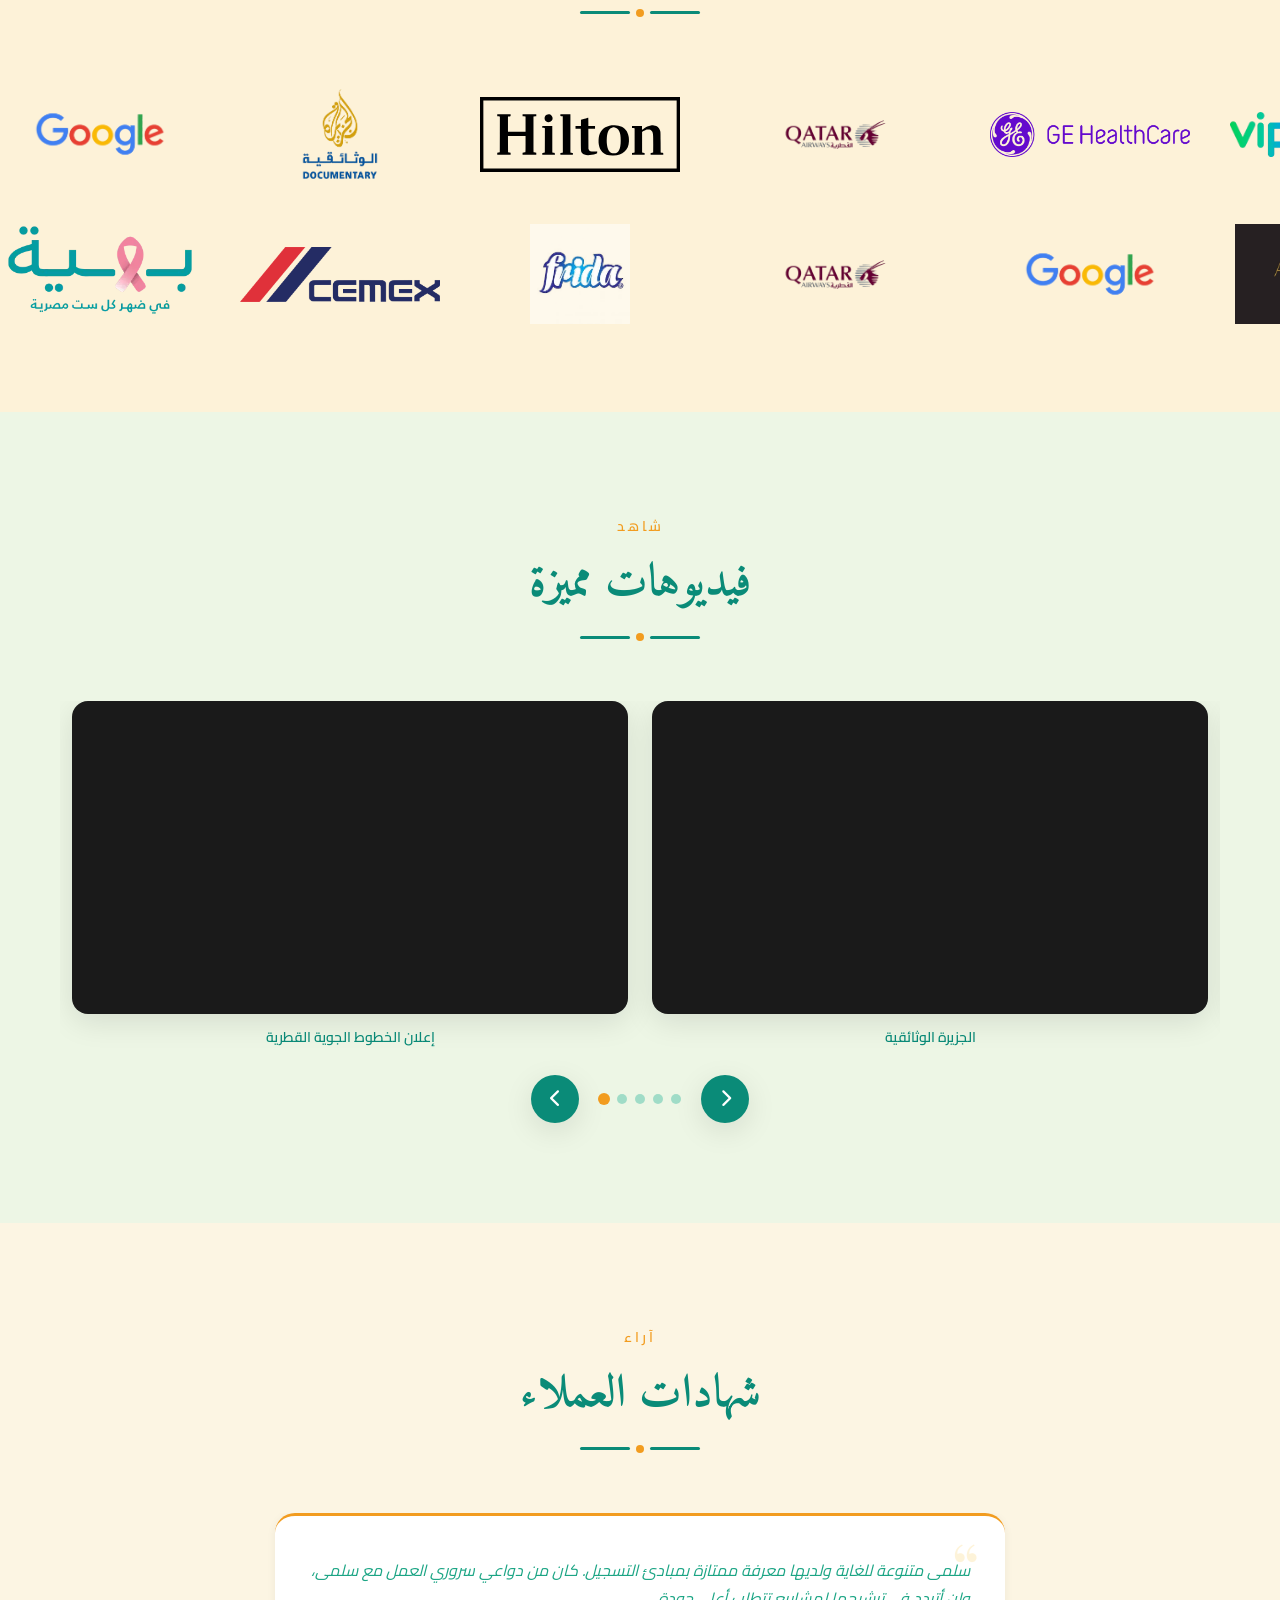
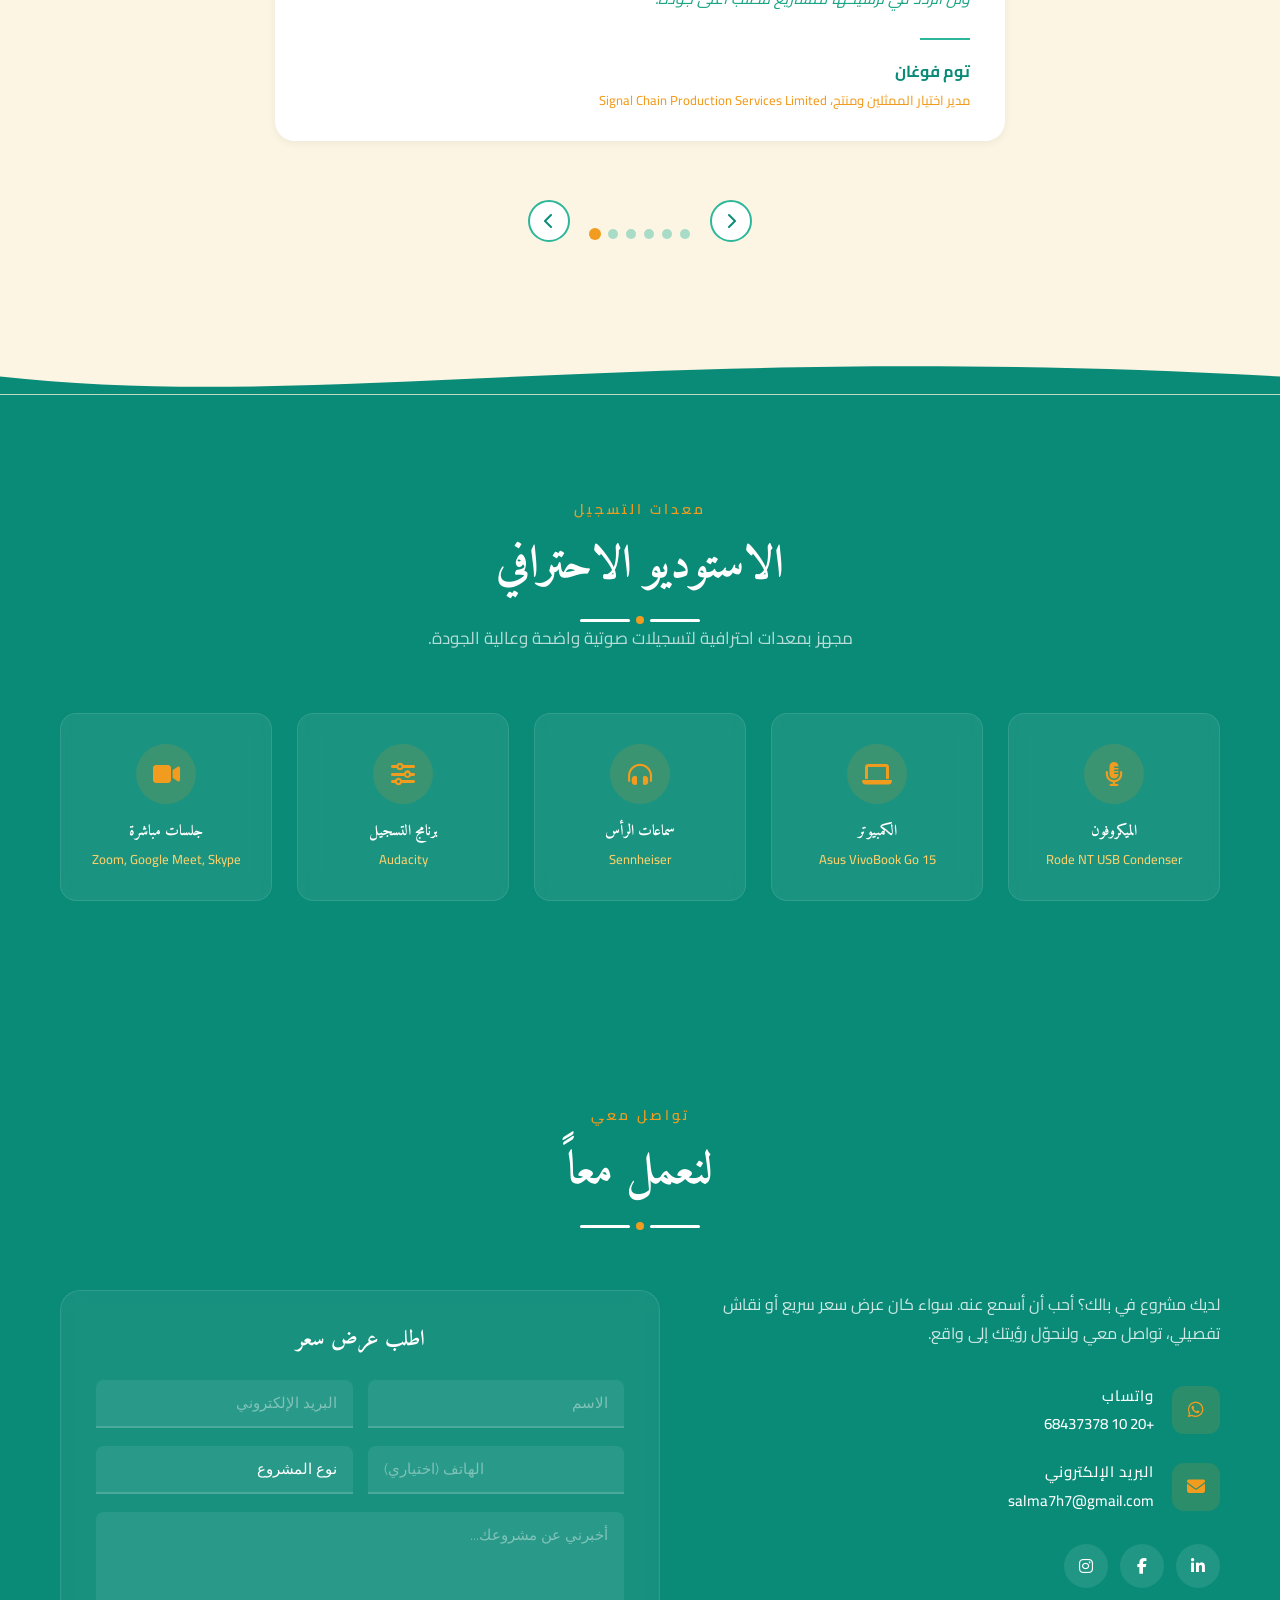
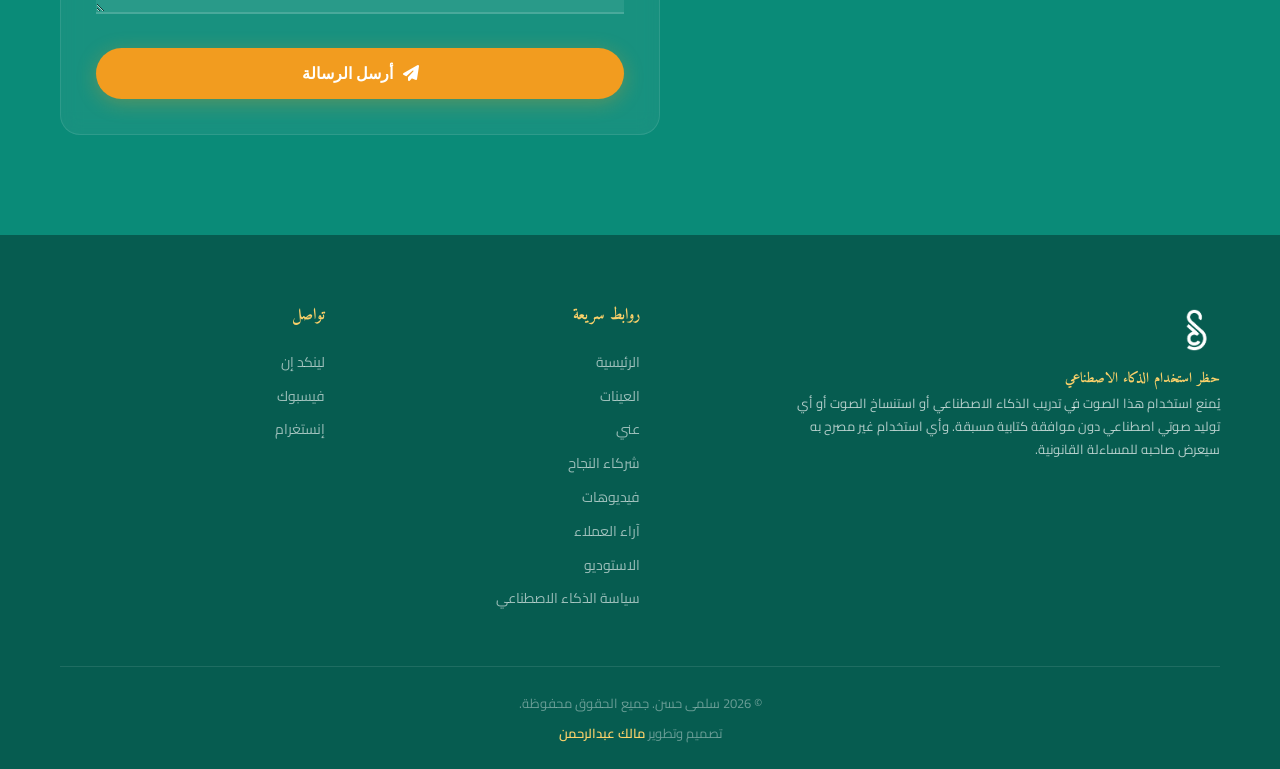
==== commit befde19b: "Refactor navigation and mobile button styles: restore 'AI Policy' link in both Arabic and English na" ====
--- a/index-ar.html
+++ b/index-ar.html
@@ -45,8 +45,8 @@
                 <li><a href="#videos" class="nav-link">فيديوهات</a></li>
                 <li><a href="#testimonials" class="nav-link">آراء العملاء</a></li>
                 <li><a href="#studio" class="nav-link">الاستوديو</a></li>
+                <li class="nav-contact-mobile"><a href="#contact" class="nav-link">تواصل</a></li>
                 <li><a href="#ai-policy" class="nav-link">سياسة الذكاء الاصطناعي</a></li>
-                <li class="nav-contact-mobile"><a href="#contact" class="nav-link">تواصل</a></li>
             </ul>
             <div class="nav-right">
                 <div class="lang-toggle">
--- a/css/styles.css
+++ b/css/styles.css
@@ -1664,8 +1664,8 @@
     section[id], [id] { scroll-margin-top: 80px; }
 
     .nav-links, .nav-cta { display: none; }
-    .mobile-menu-btn { display: flex; padding: 12px; min-width: 48px; min-height: 48px; align-items: center; justify-content: center; }
-    .mobile-menu-btn span { width: 30px; height: 3px; }
+    .mobile-menu-btn { display: flex; padding: 10px; min-width: 44px; min-height: 44px; align-items: center; justify-content: center; }
+    .mobile-menu-btn span { width: 26px; height: 2.5px; }
     .nav-logo-name { font-size: 17px; }
     .nav-logo img { height: 48px; }
     .navbar.scrolled .nav-logo img { height: 42px; }
@@ -1692,11 +1692,11 @@
 
     .nav-links.active .nav-link {
         color: var(--white);
-        font-size: 18px;
-        padding: 22px 28px;
+        font-size: 17px;
+        padding: 18px 24px;
         text-align: left;
         border-bottom: 1px solid rgba(255,255,255,0.1);
-        min-height: 56px;
+        min-height: 50px;
         display: flex;
         align-items: center;
     }
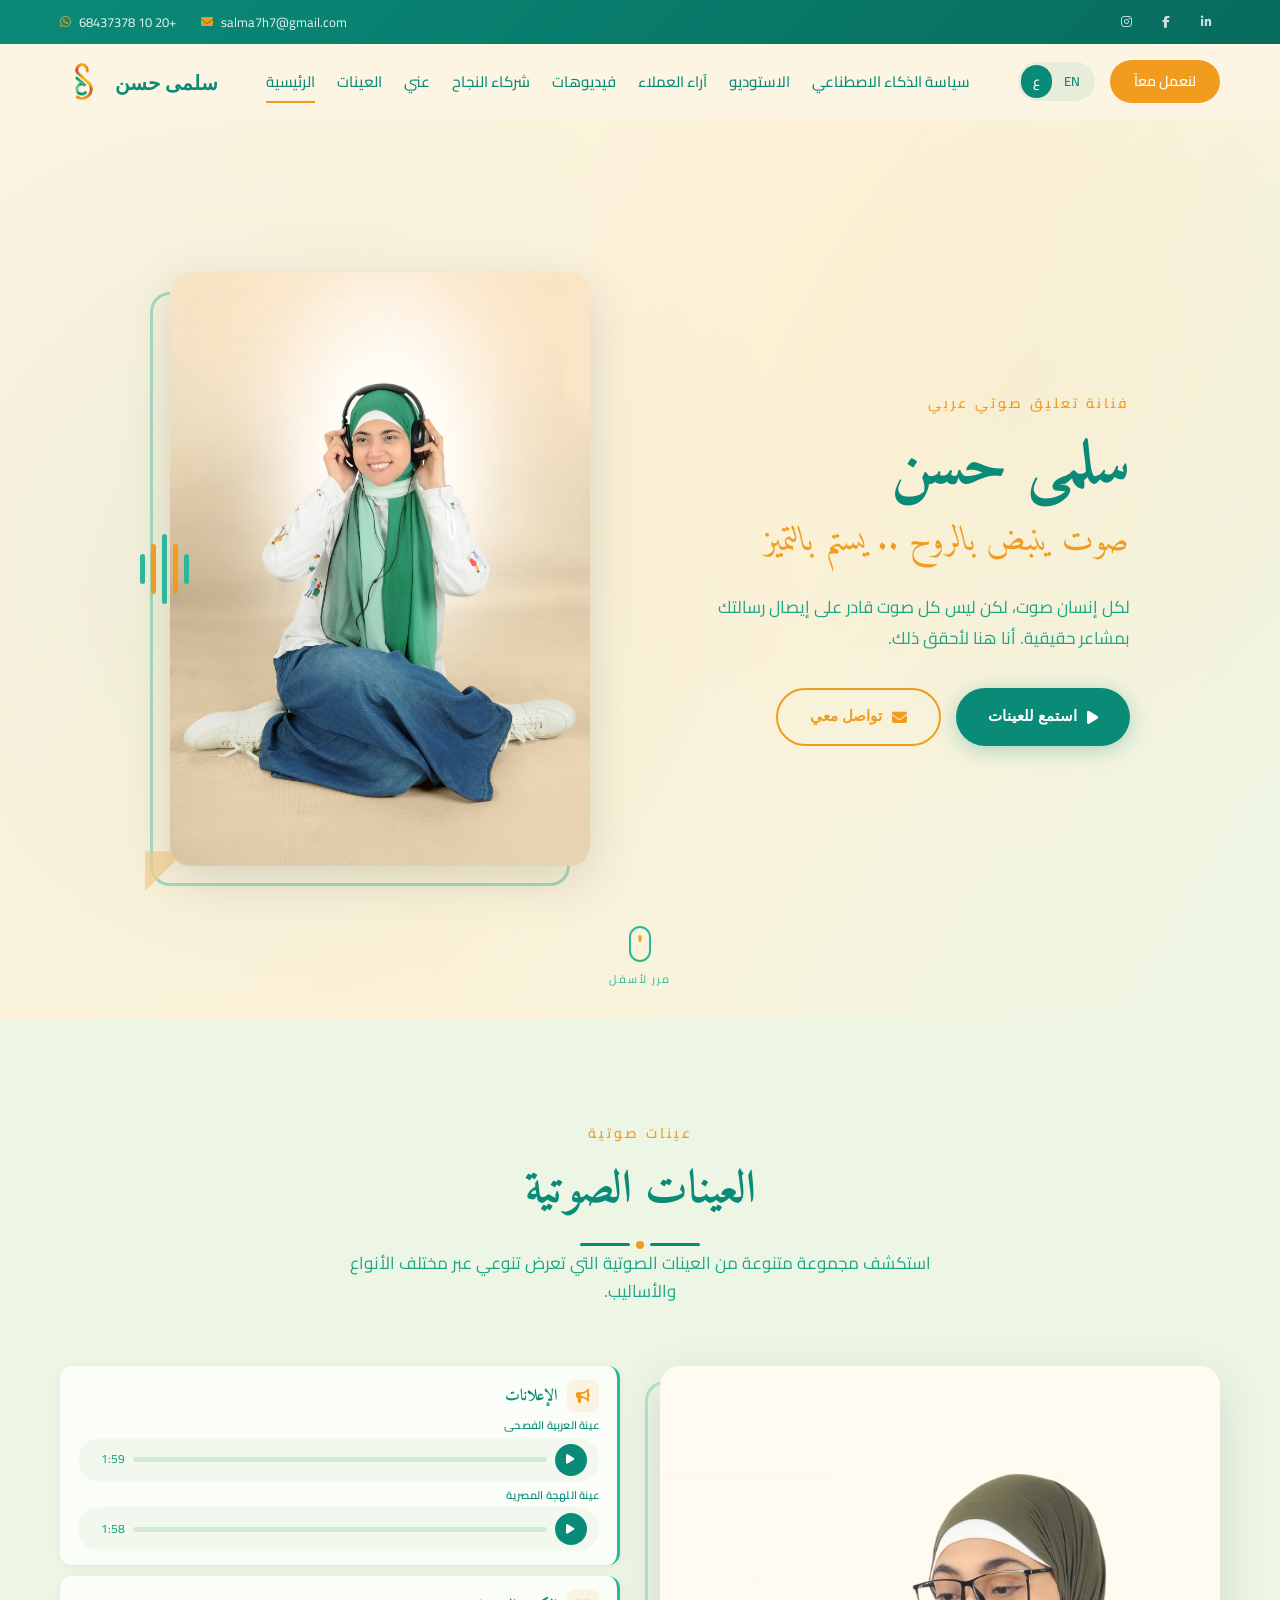
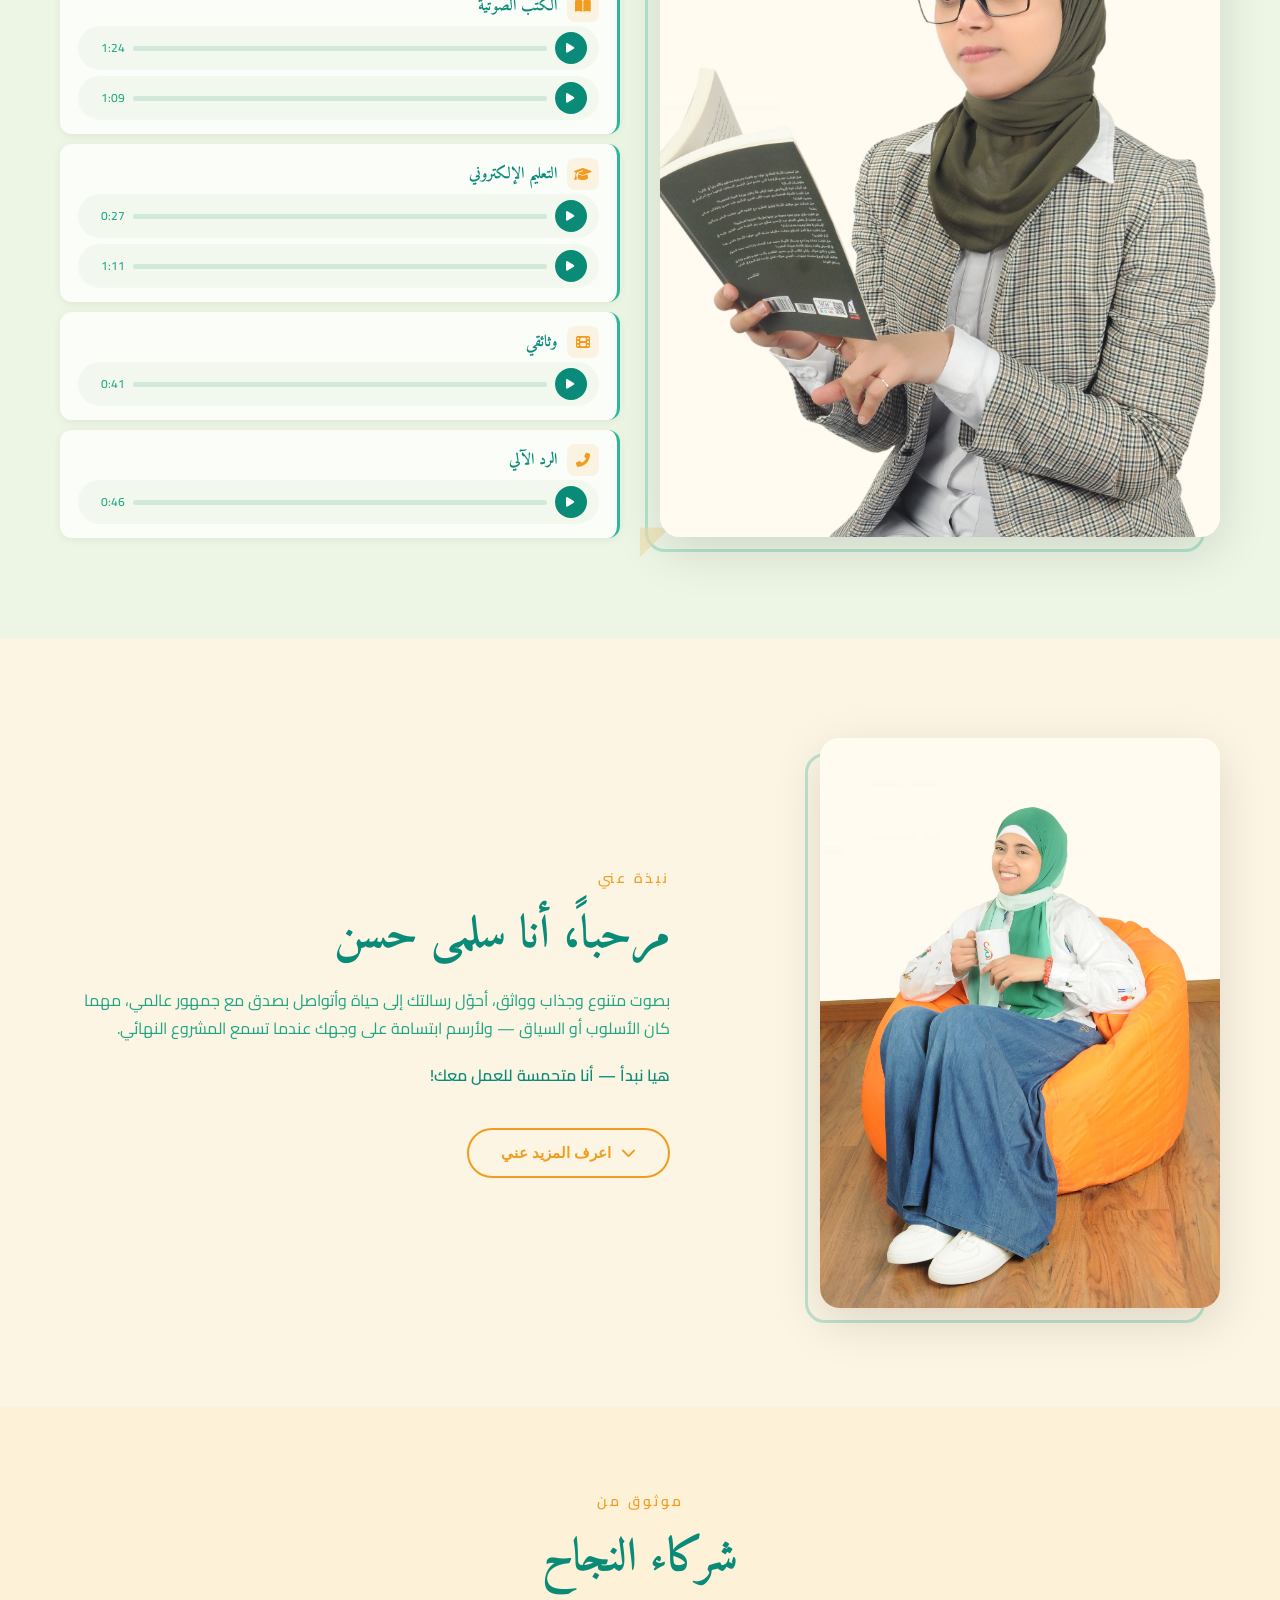
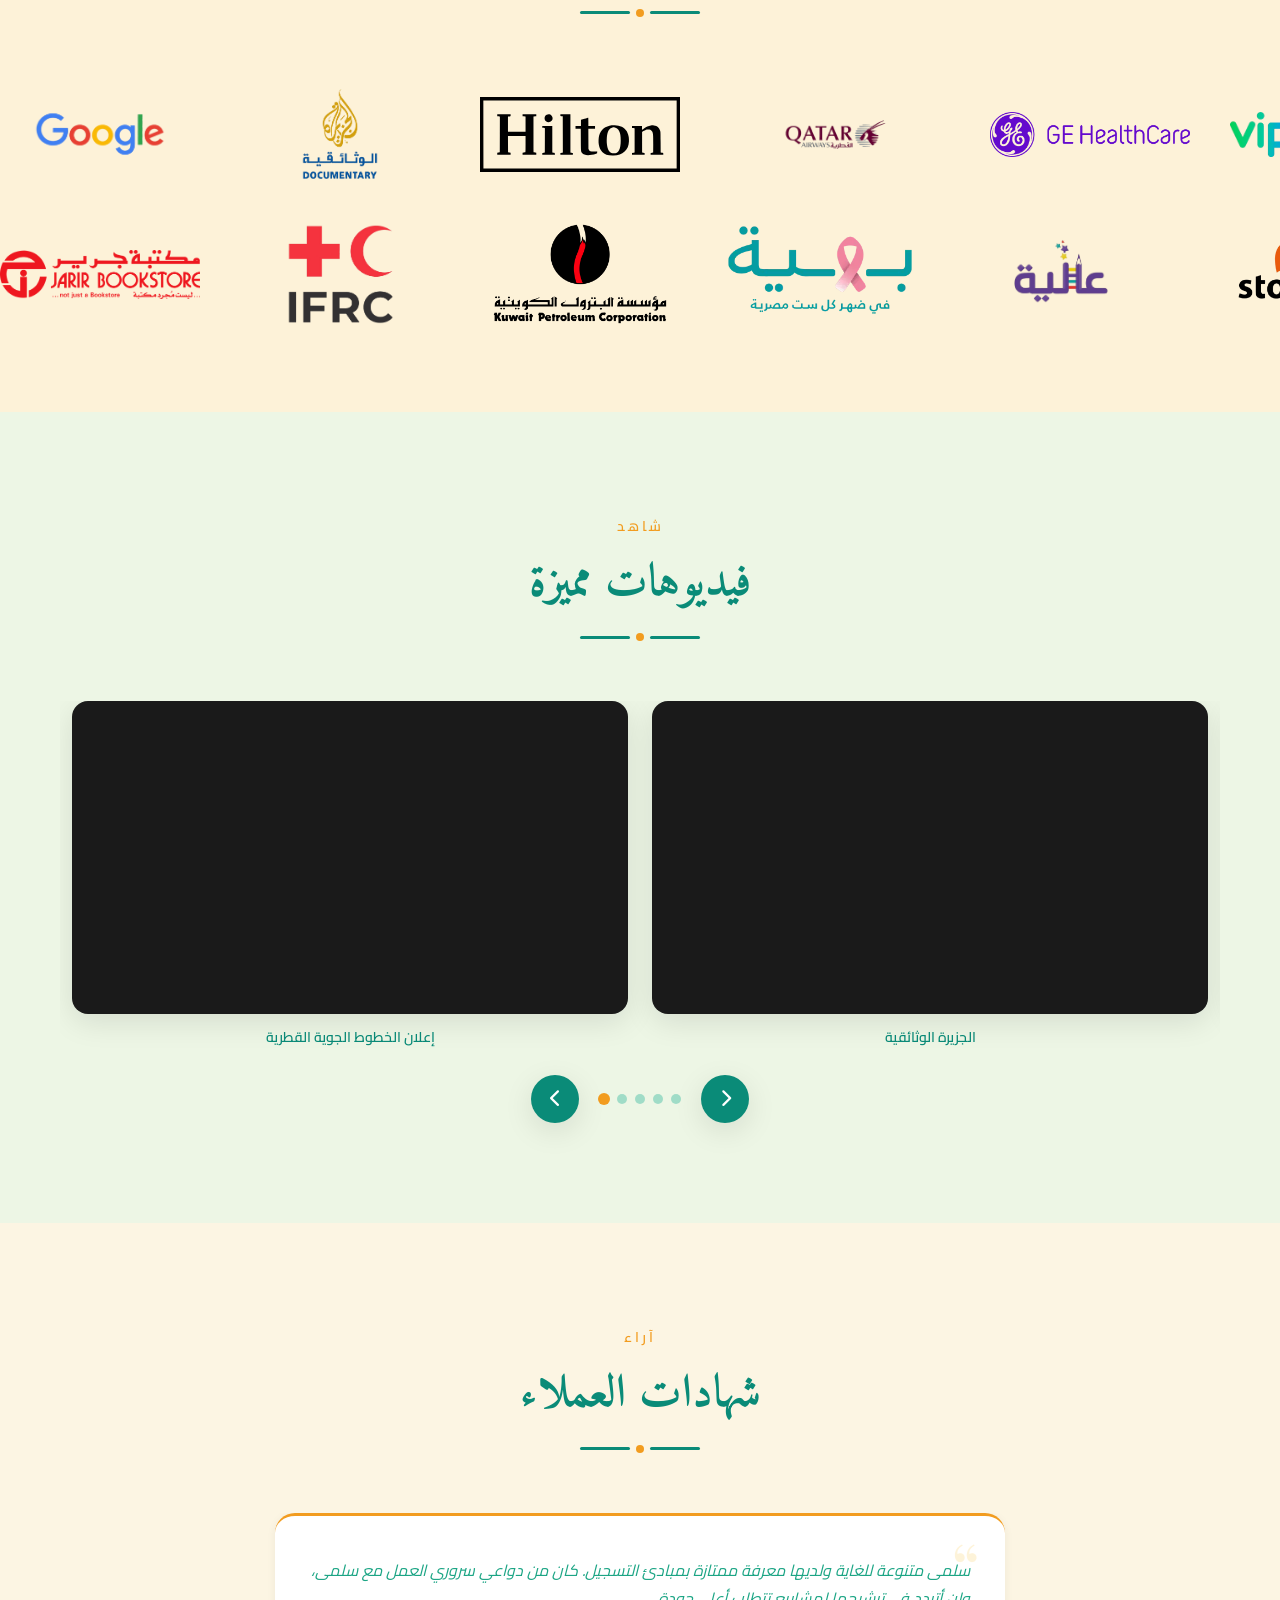
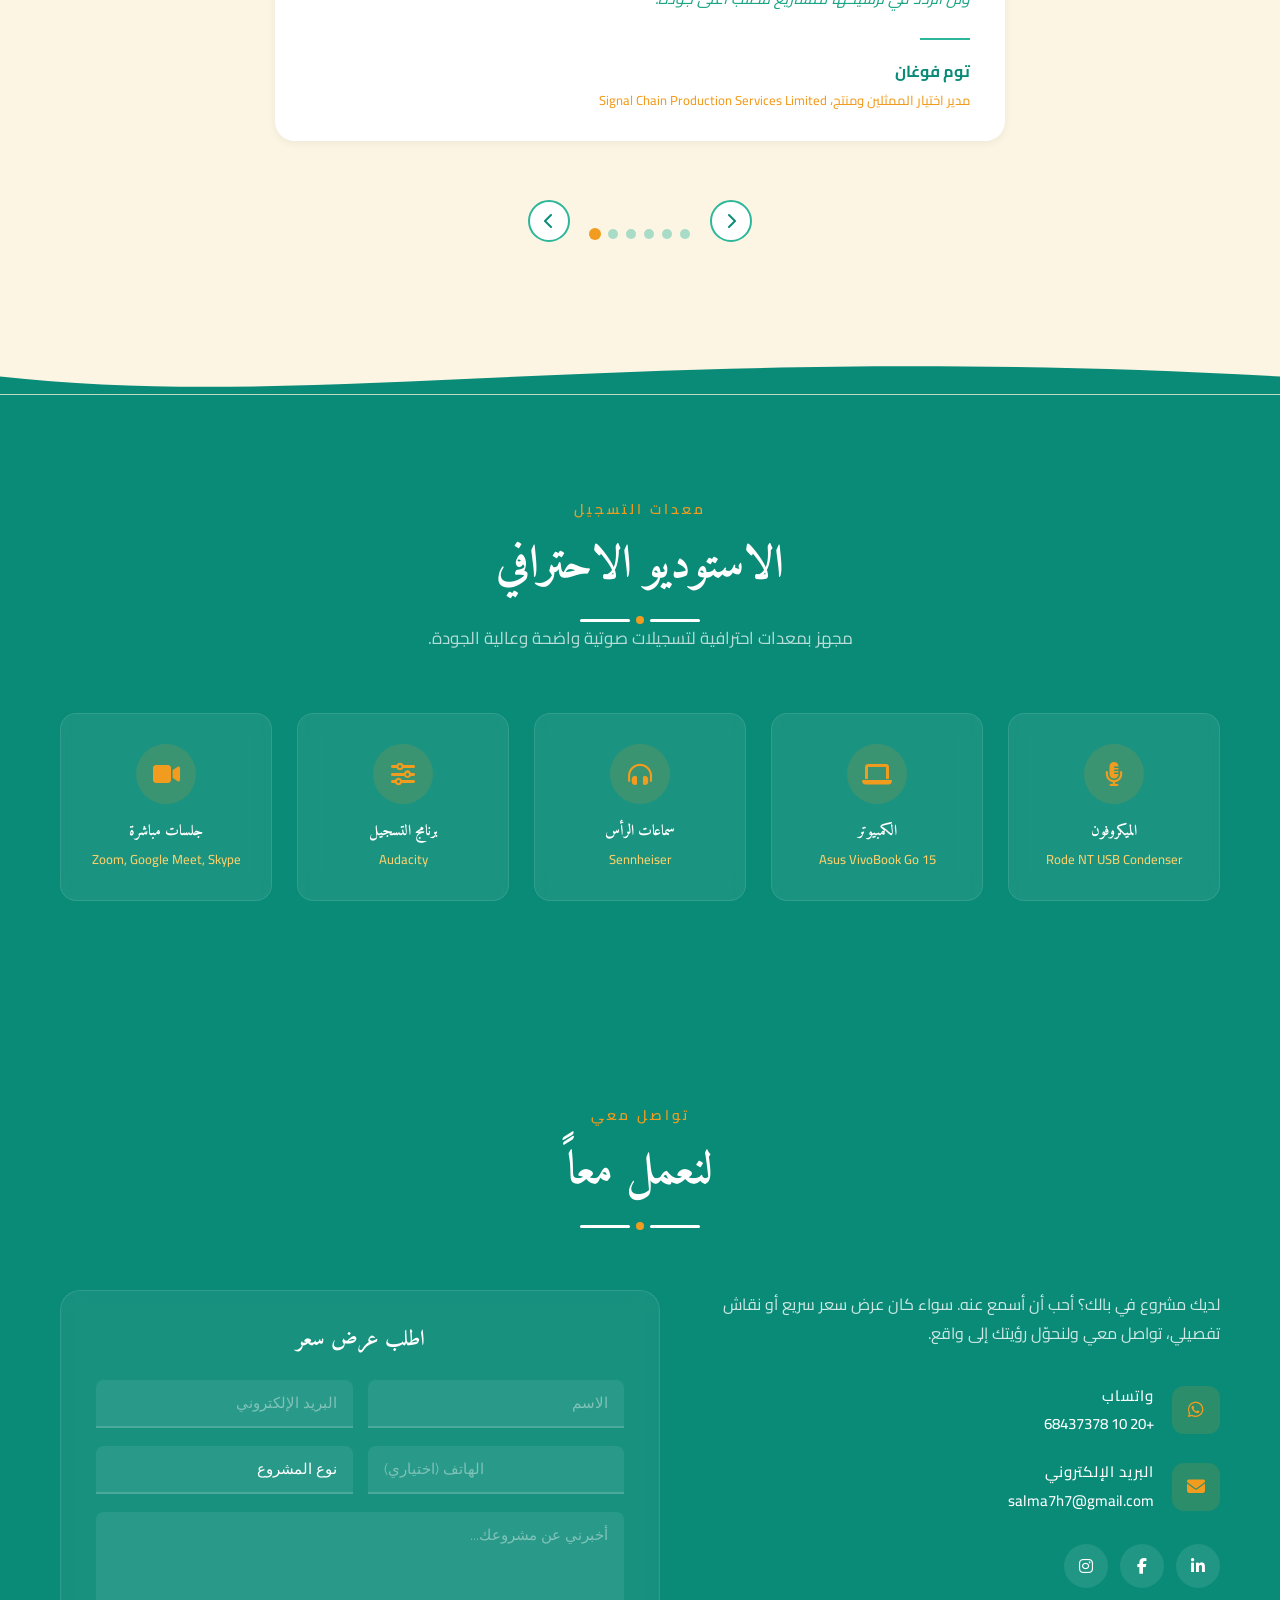
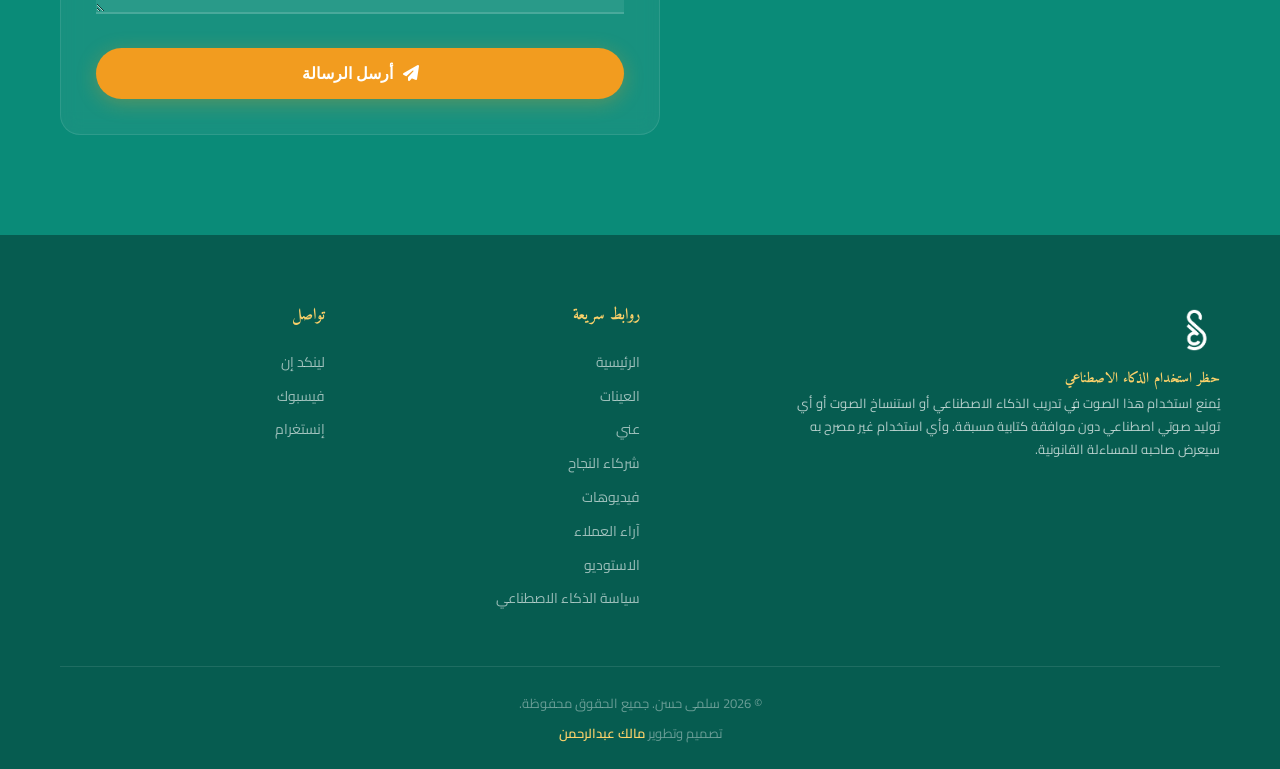
==== commit ab4b64d8: "Update contact form action URL in Arabic and English versions to use the correct Formspree endpoint " ====
--- a/index-ar.html
+++ b/index-ar.html
@@ -556,7 +556,7 @@
                 </div>
 
                 <div class="contact-form-container animate-on-scroll">
-                    <form class="contact-form" id="contact-form" action="https://formspree.io/f/YOUR_ENDPOINT_ID" method="POST">
+                    <form class="contact-form" id="contact-form" action="https://formspree.io/f/mgorlonk" method="POST">
                         <h3>اطلب عرض سعر</h3>
                         <div class="form-row">
                             <div class="form-group">
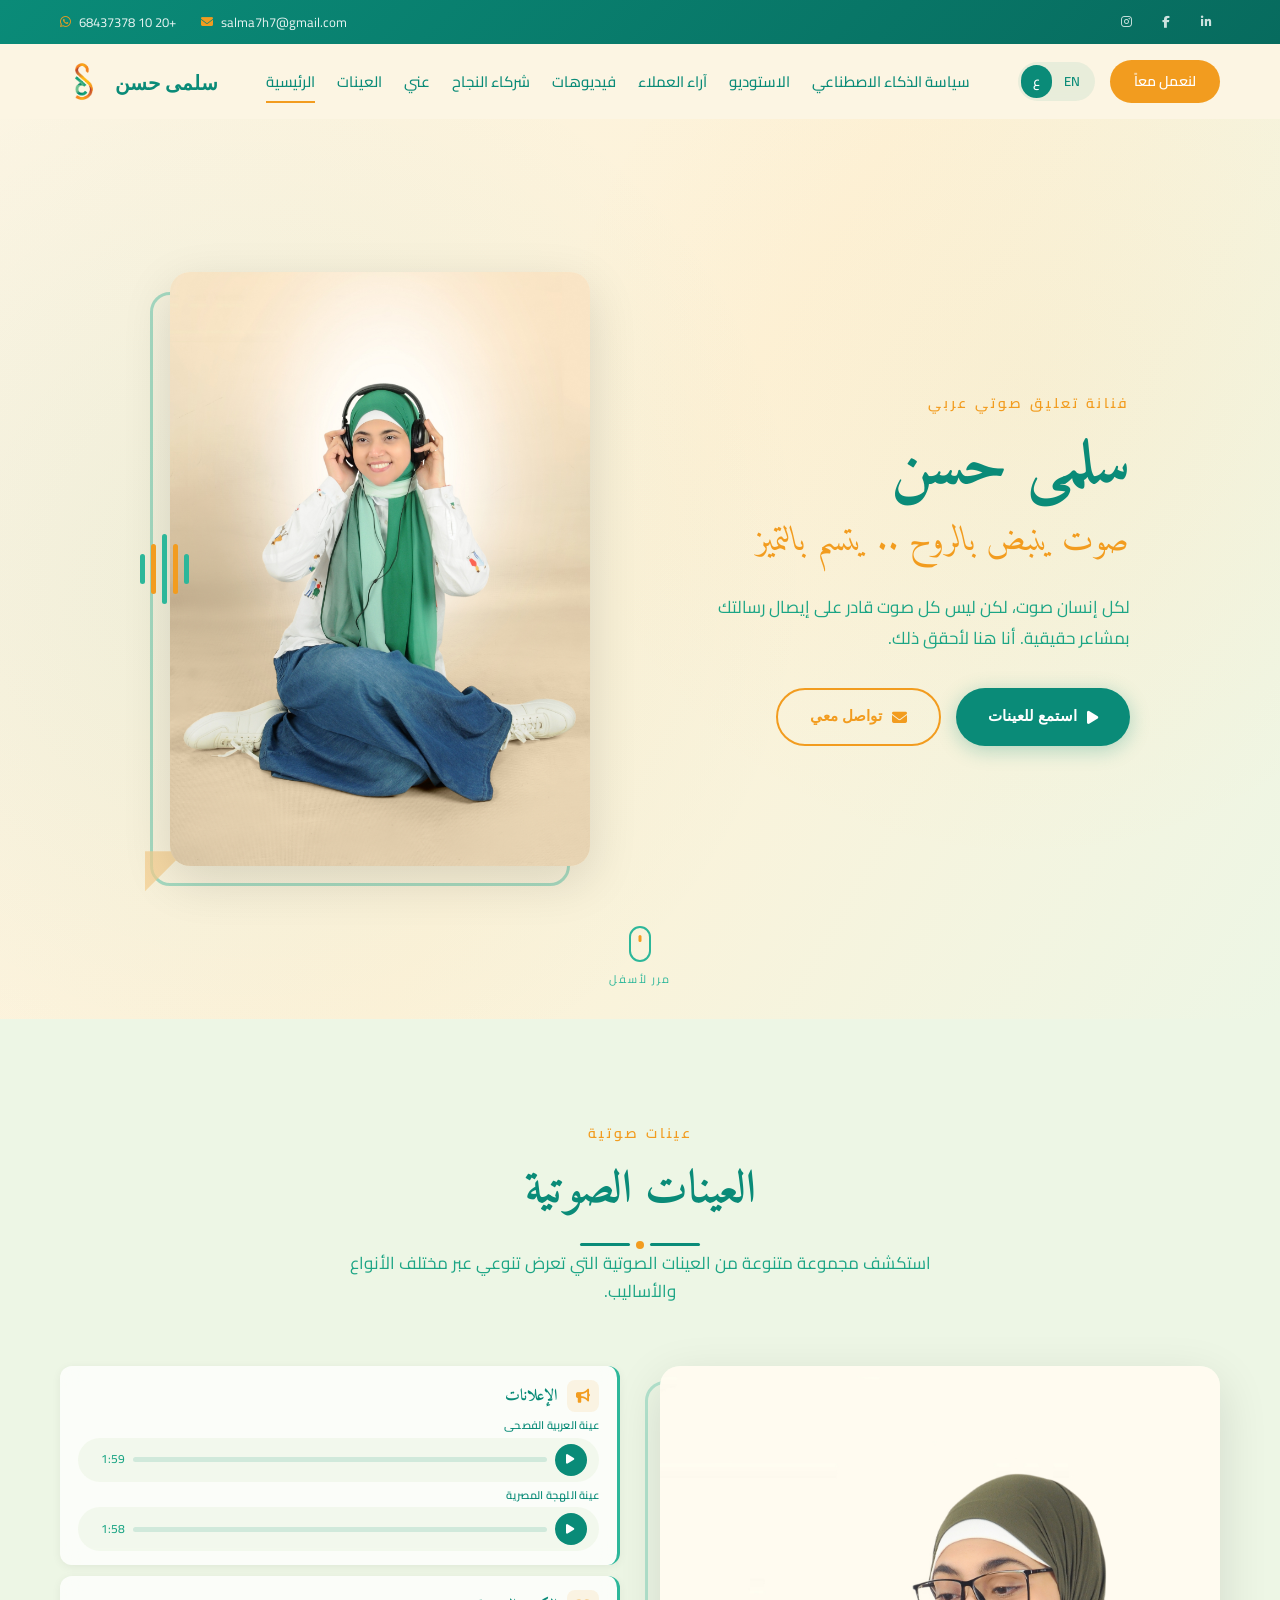
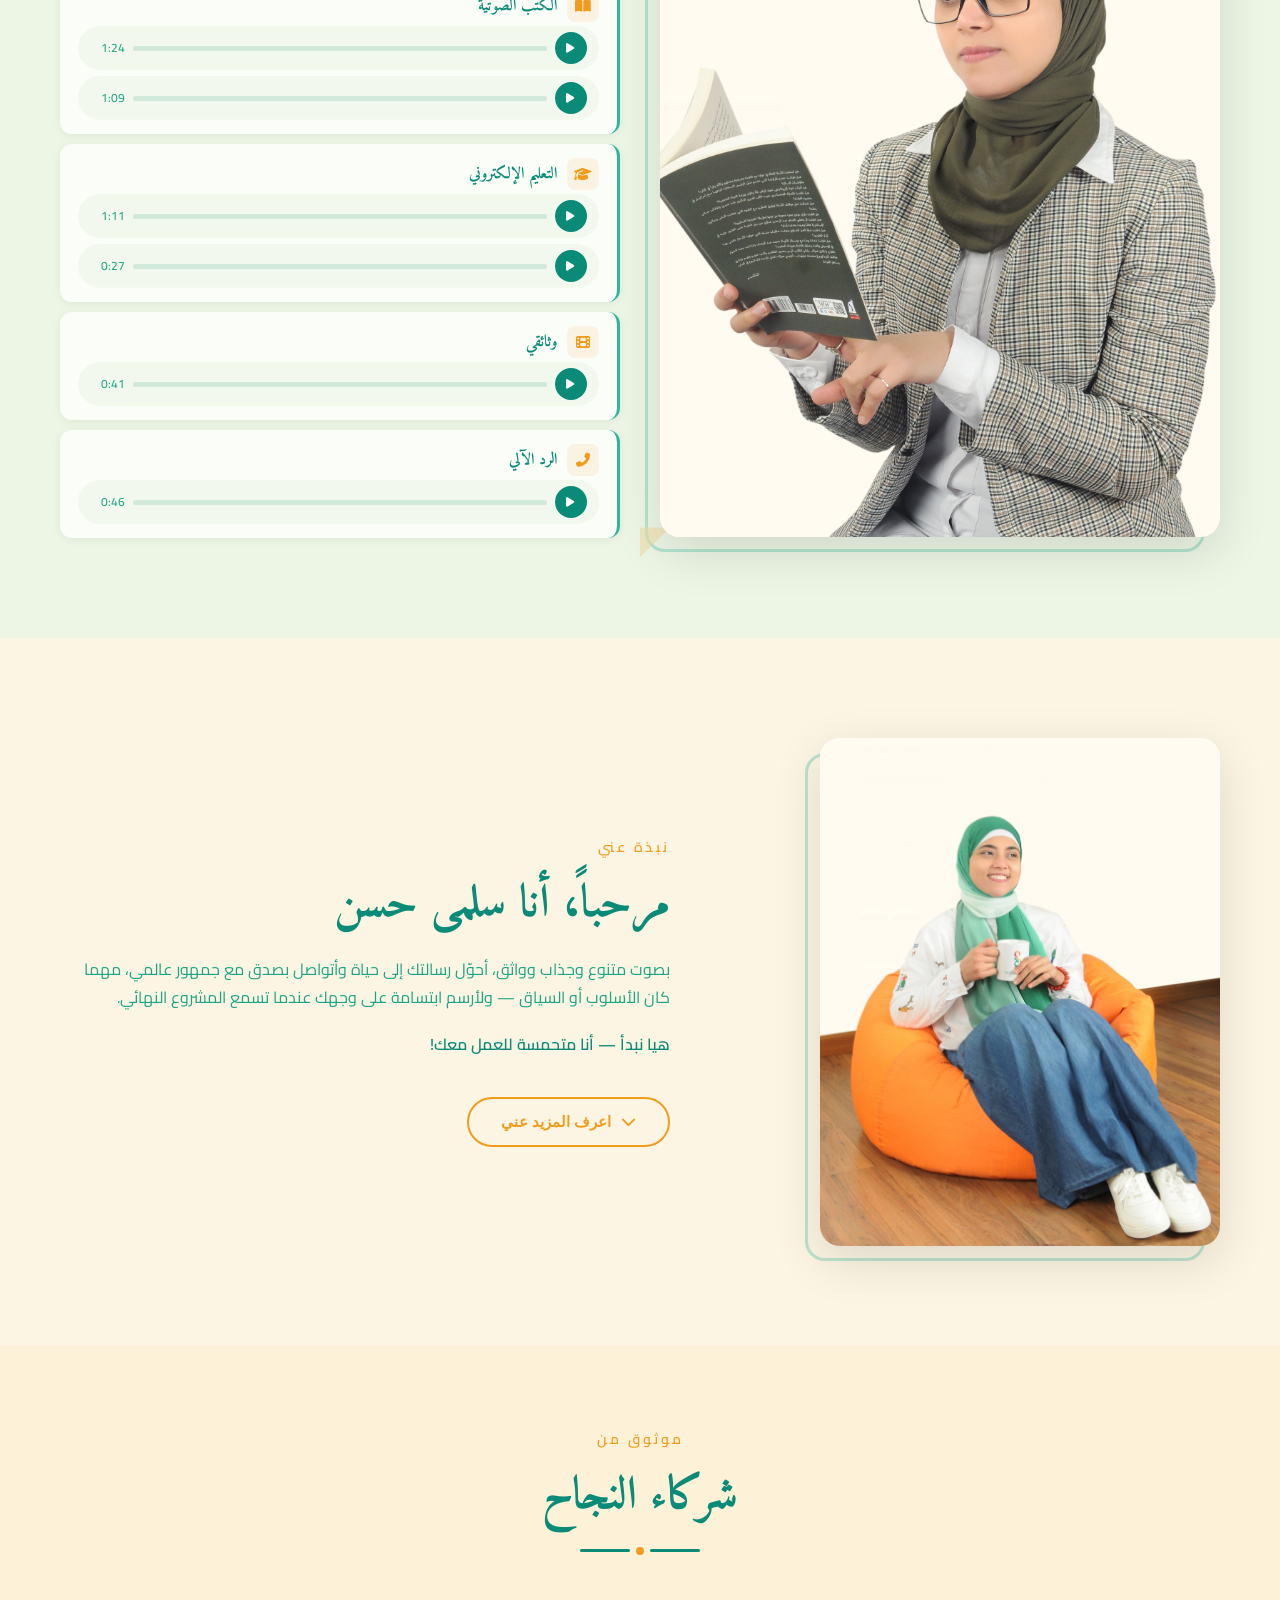
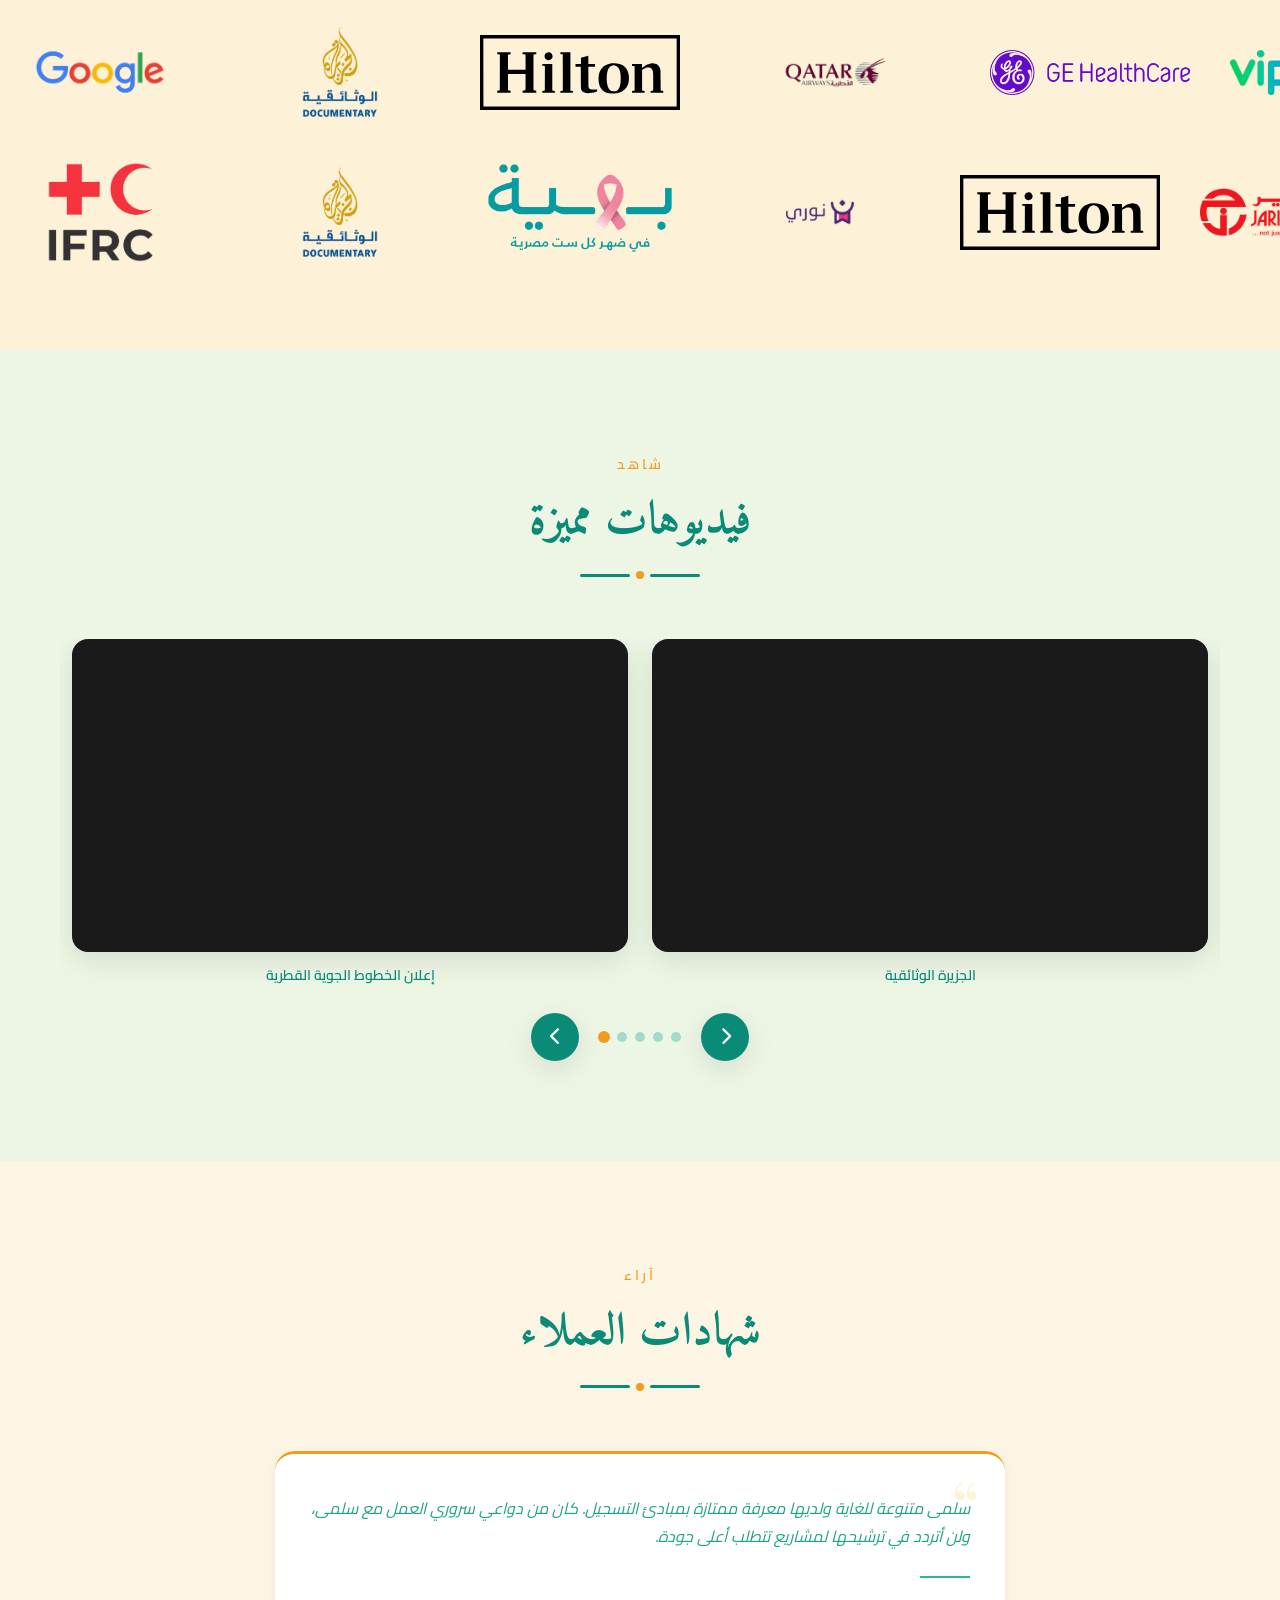
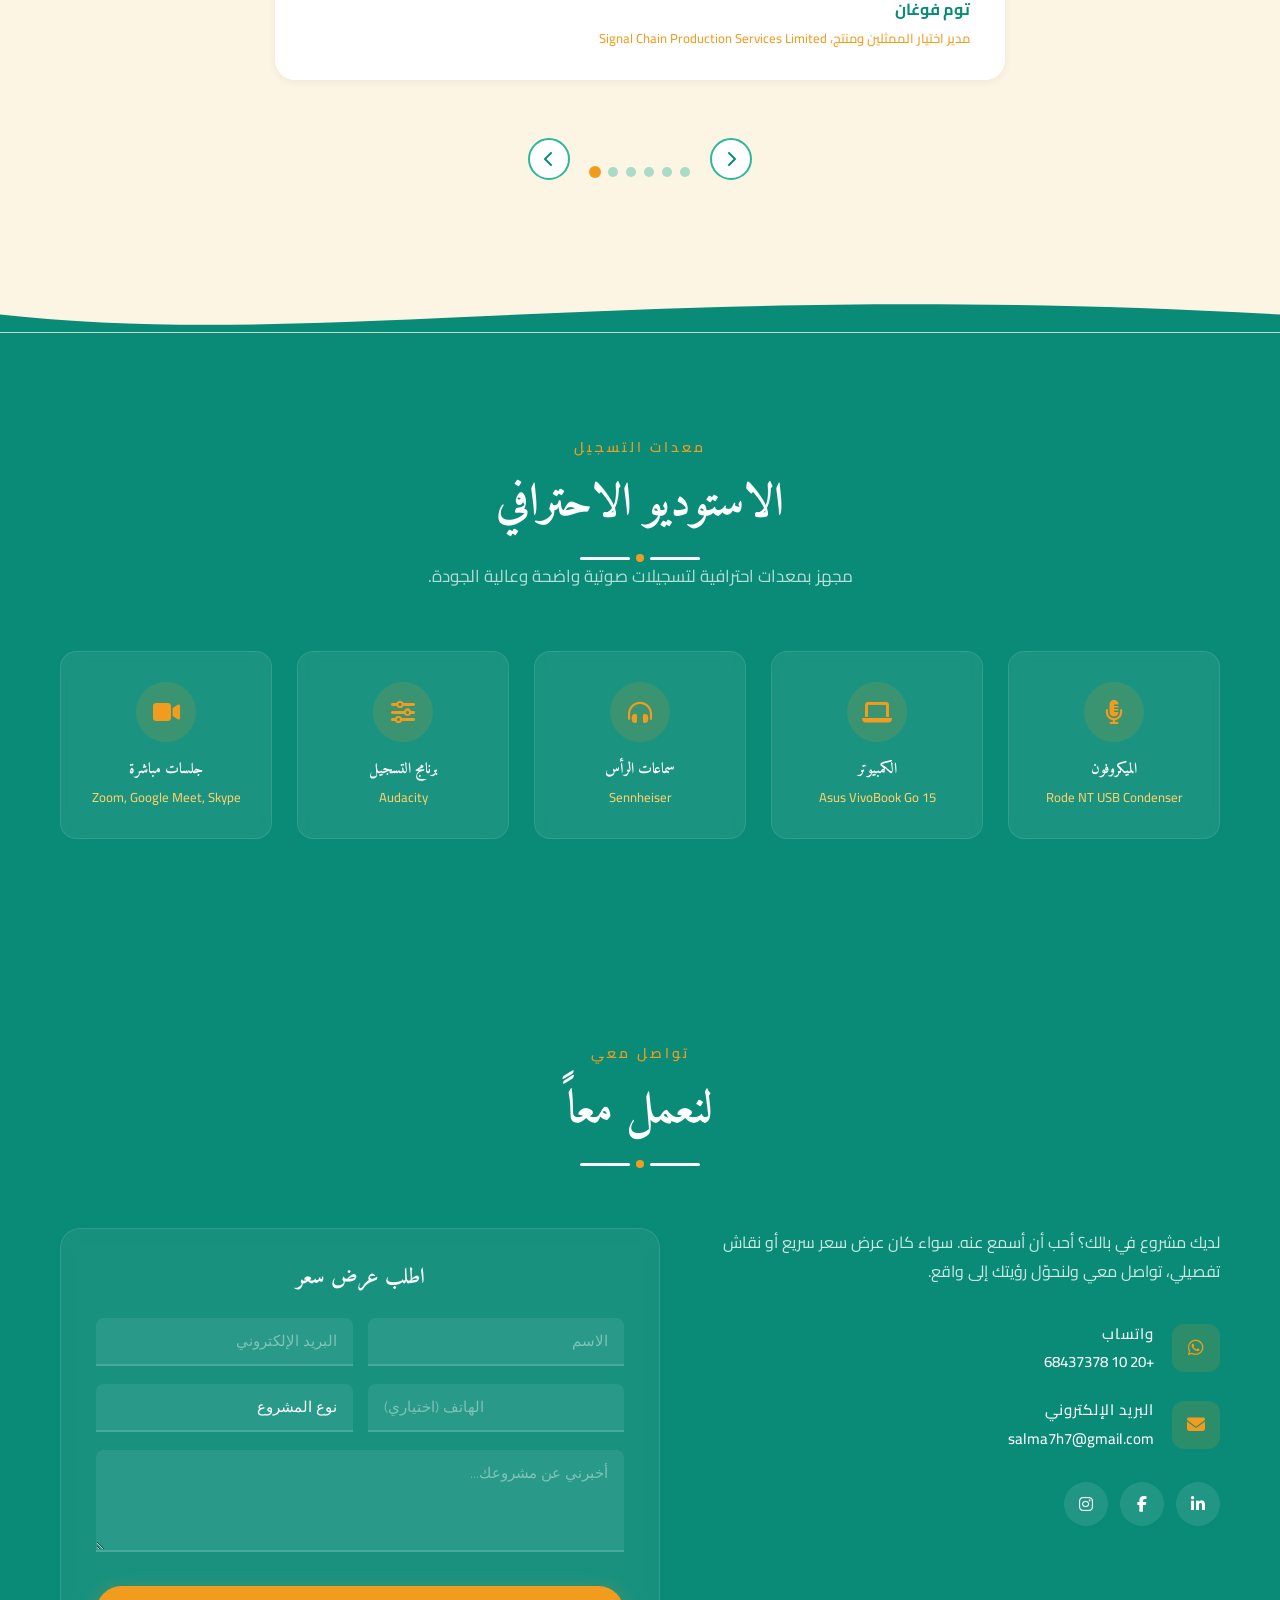
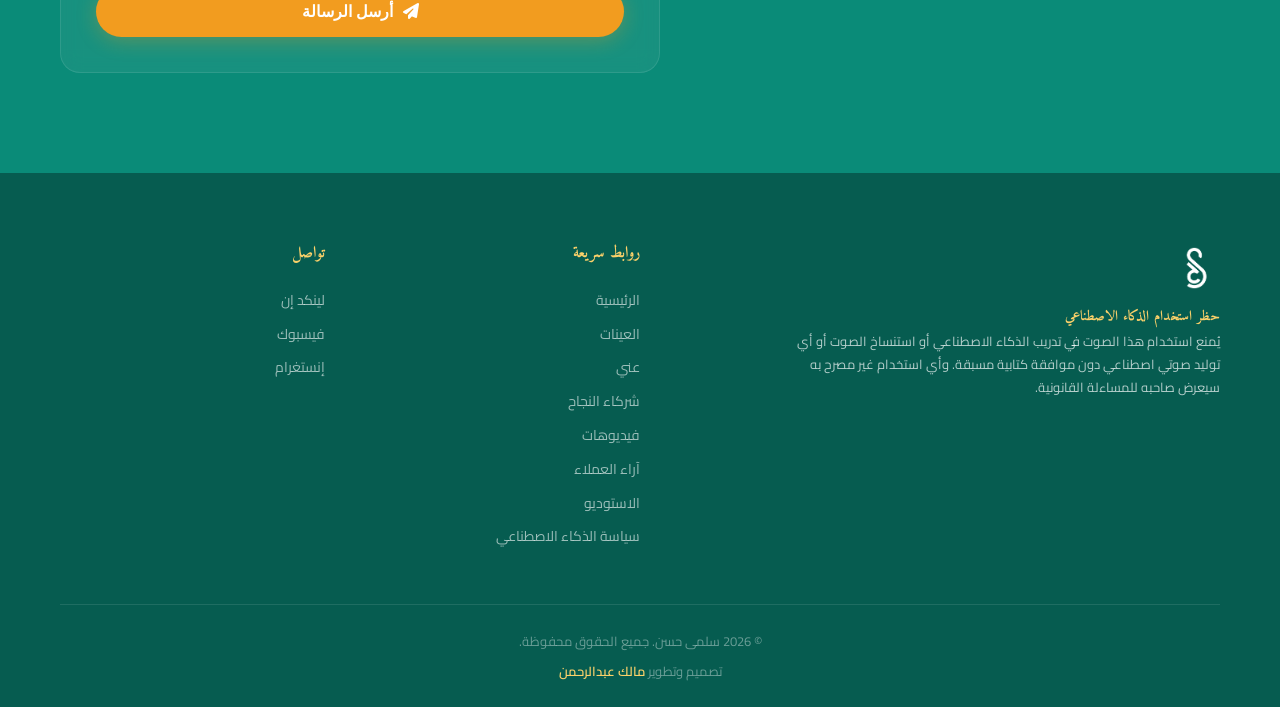
==== commit 891bfe63: "Update Arabic and English versions of the website: correct tagline text in hero section, swap audio " ====
--- a/index-ar.html
+++ b/index-ar.html
@@ -68,7 +68,7 @@
             <div class="hero-text">
                 <p class="hero-subtitle">فنانة تعليق صوتي عربي</p>
                 <h1 class="hero-title">سلمى حسن</h1>
-                <p class="hero-tagline">صوت ينبض بالروح .. يستم بالتميز</p>
+                <p class="hero-tagline">صوت ينبض بالروح .. يتسم بالتميز</p>
                 <p class="hero-description">
                     لكل إنسان صوت، لكن ليس كل صوت قادر على إيصال رسالتك بمشاعر حقيقية. أنا هنا لأحقق ذلك.
                 </p>
@@ -161,12 +161,12 @@
                             <div class="demo-icon"><i class="fas fa-graduation-cap"></i></div>
                             <h3>التعليم الإلكتروني</h3>
                         </div>
+                        <div class="audio-player" data-src="Audios/Hilton.mp3">
+                            <button class="play-btn" aria-label="تشغيل"><i class="fas fa-play"></i></button>
+                            <div class="progress-container"><div class="progress-bar"></div></div>
+                            <span class="duration">0:00</span>
+                        </div>
                         <div class="audio-player" data-src="Audios/e.learning%20panda.mp3">
-                            <button class="play-btn" aria-label="تشغيل"><i class="fas fa-play"></i></button>
-                            <div class="progress-container"><div class="progress-bar"></div></div>
-                            <span class="duration">0:00</span>
-                        </div>
-                        <div class="audio-player" data-src="Audios/Hilton.mp3">
                             <button class="play-btn" aria-label="تشغيل"><i class="fas fa-play"></i></button>
                             <div class="progress-container"><div class="progress-bar"></div></div>
                             <span class="duration">0:00</span>
@@ -210,7 +210,7 @@
                 <div class="about-image animate-on-scroll">
                     <div class="about-image-wrapper">
                         <div class="about-frame"></div>
-                        <img src="Photos/New%20Photos/Salma%20About.jpg" alt="سلمى حسن" class="about-photo">
+                        <img src="Photos/New%20Photos/Salma%20About%20new.jpg" alt="سلمى حسن" class="about-photo">
                     </div>
                 </div>
                 <div class="about-content animate-on-scroll">
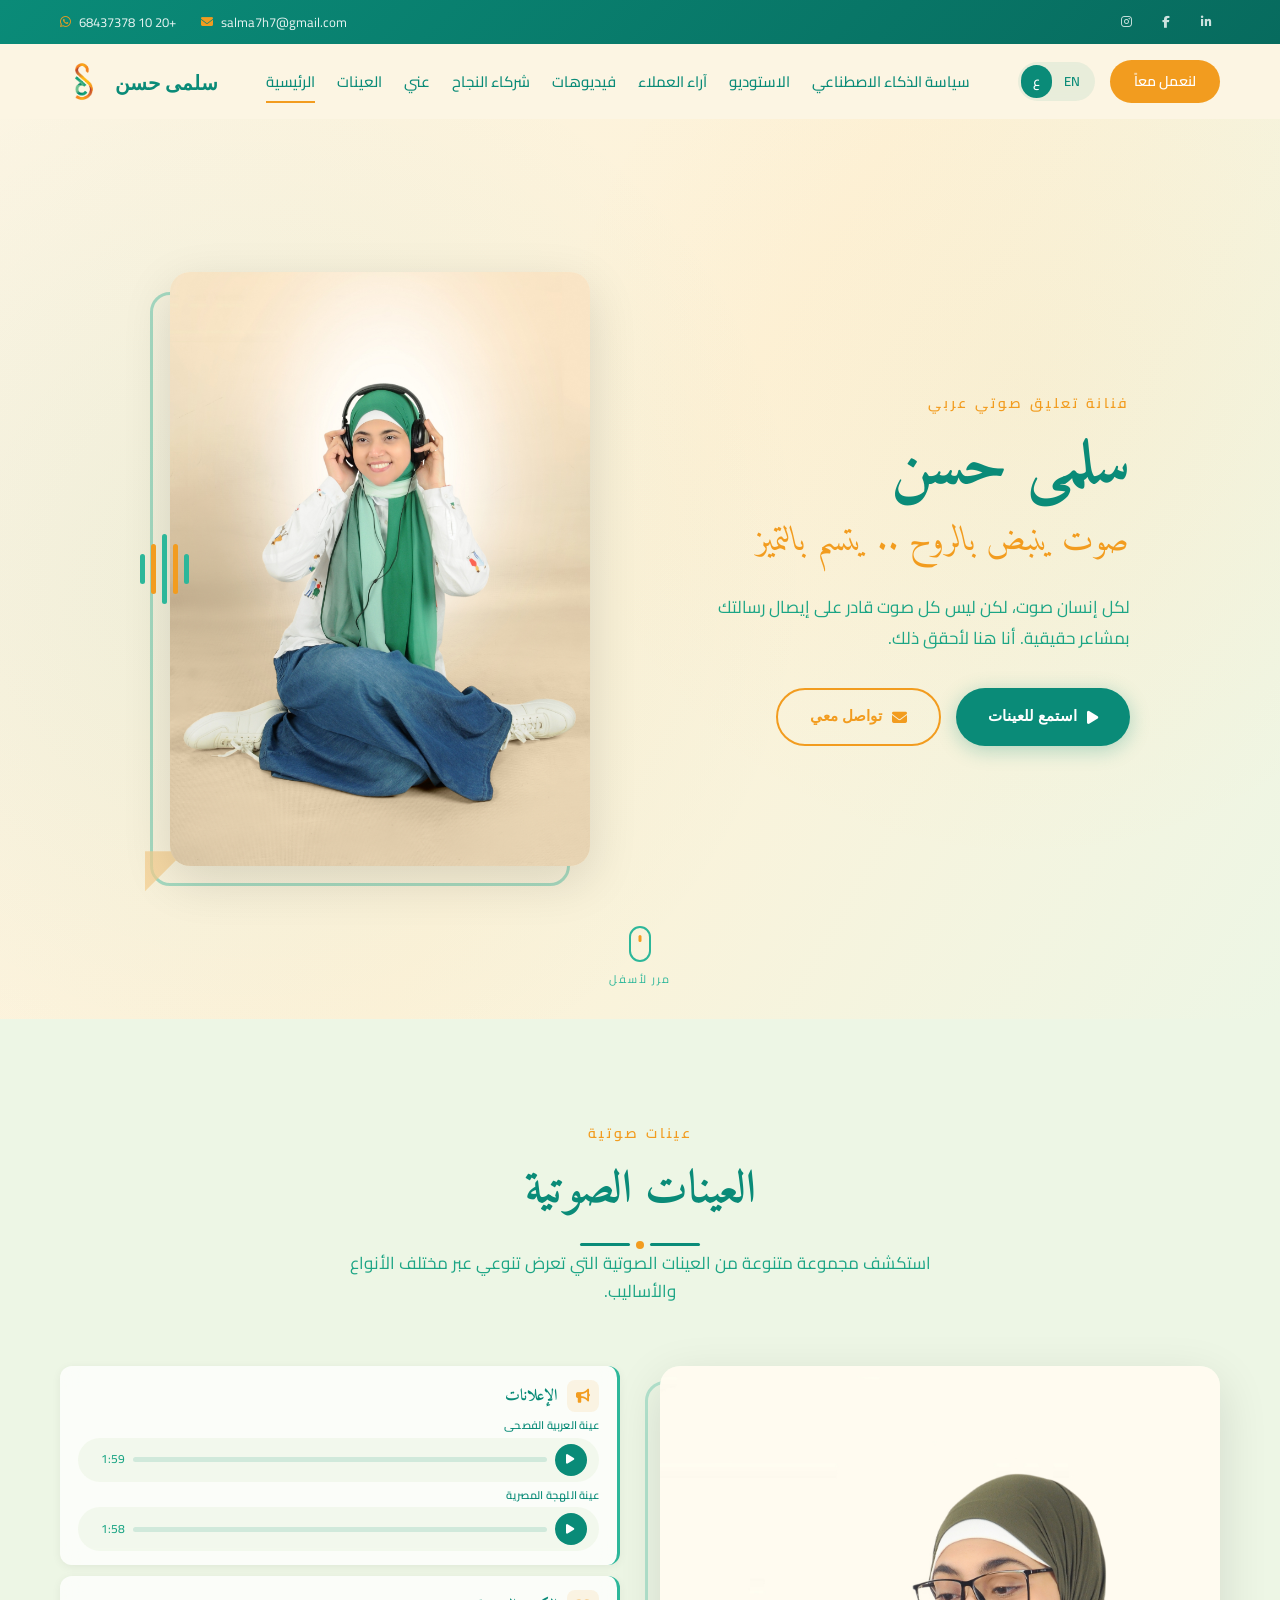
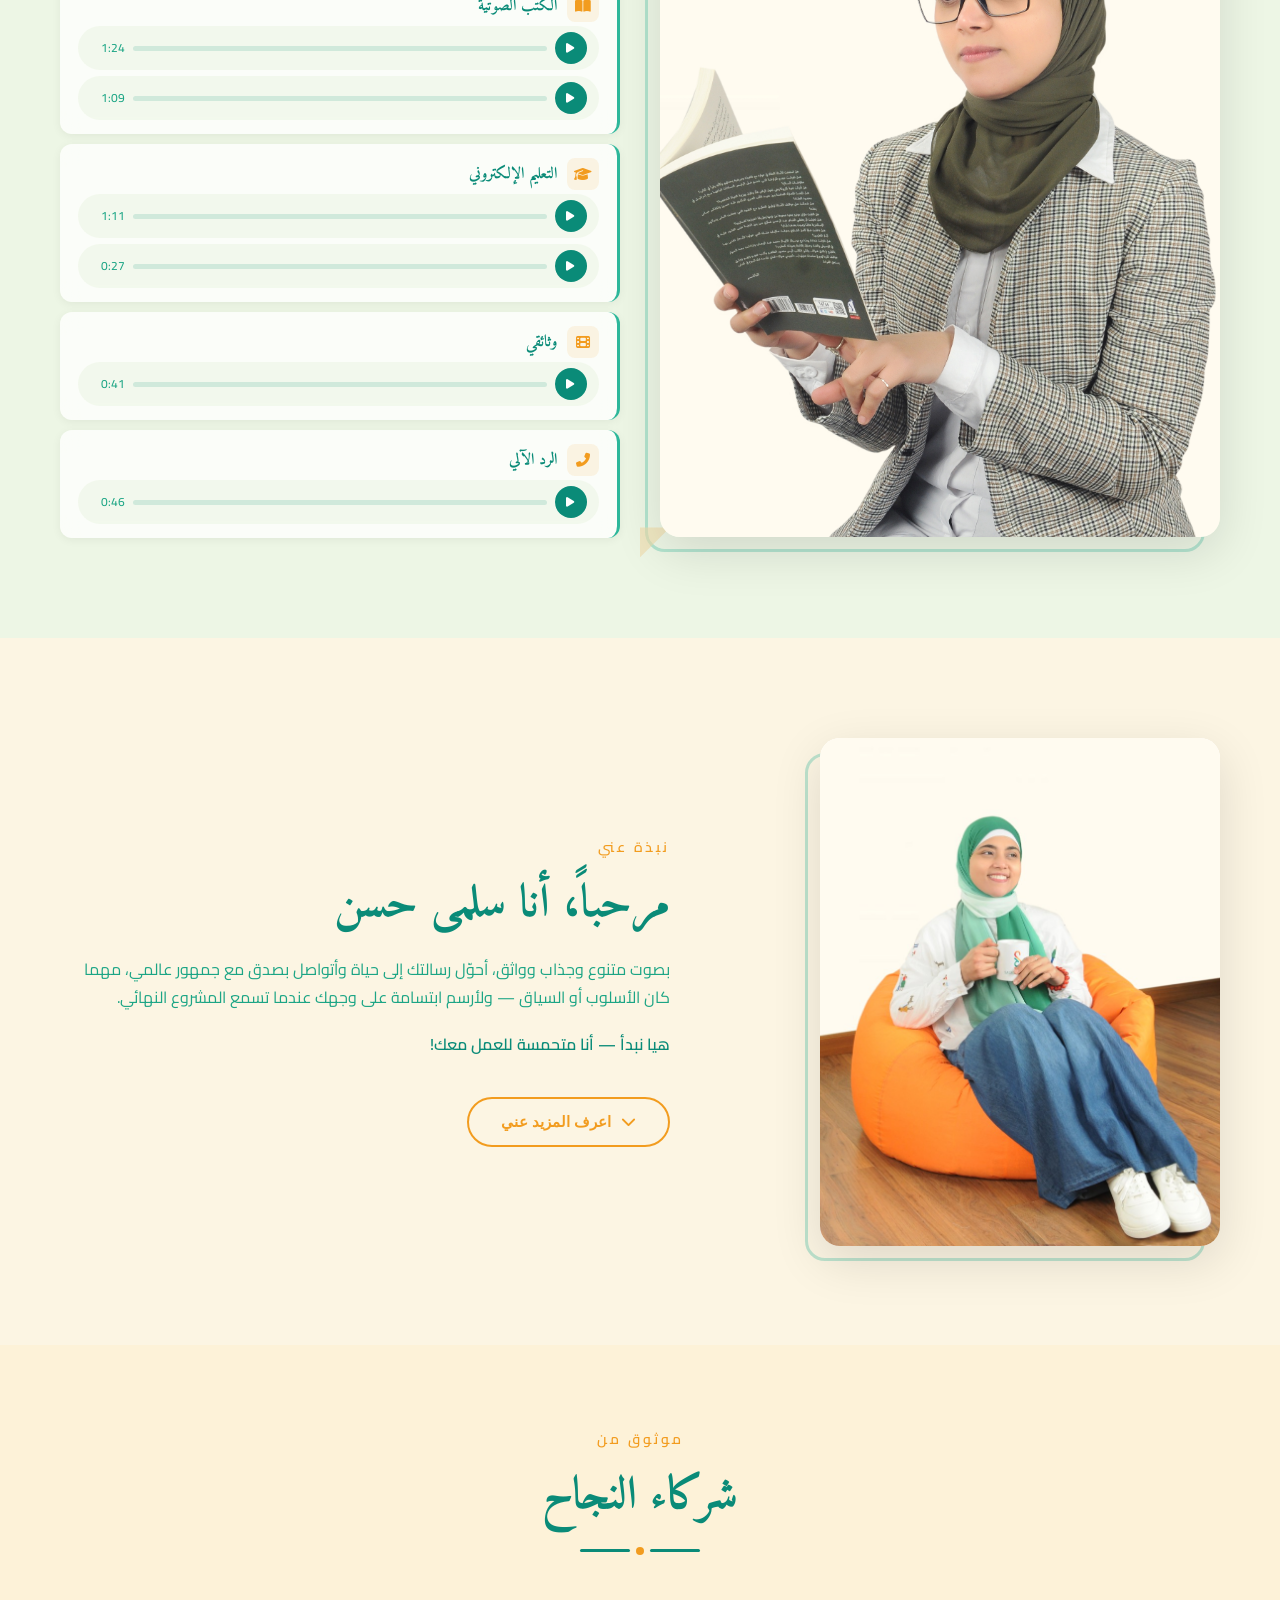
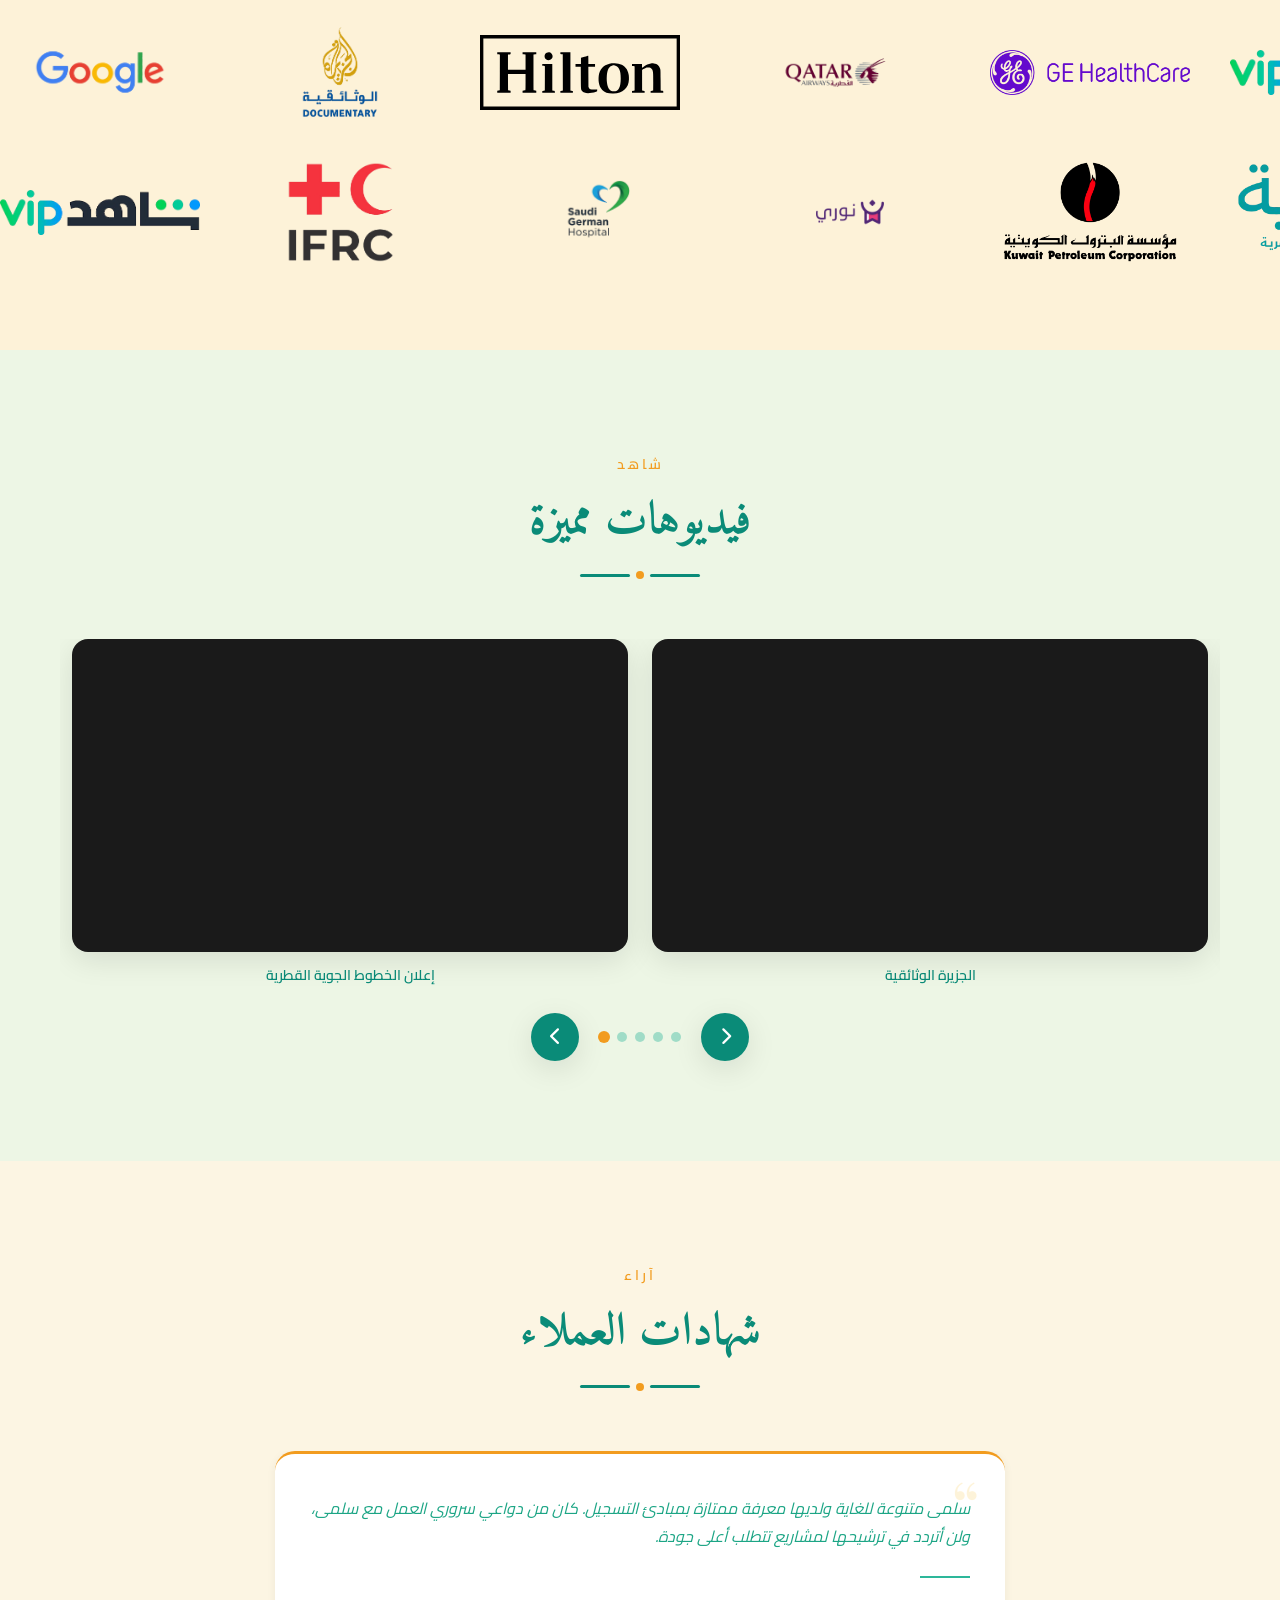
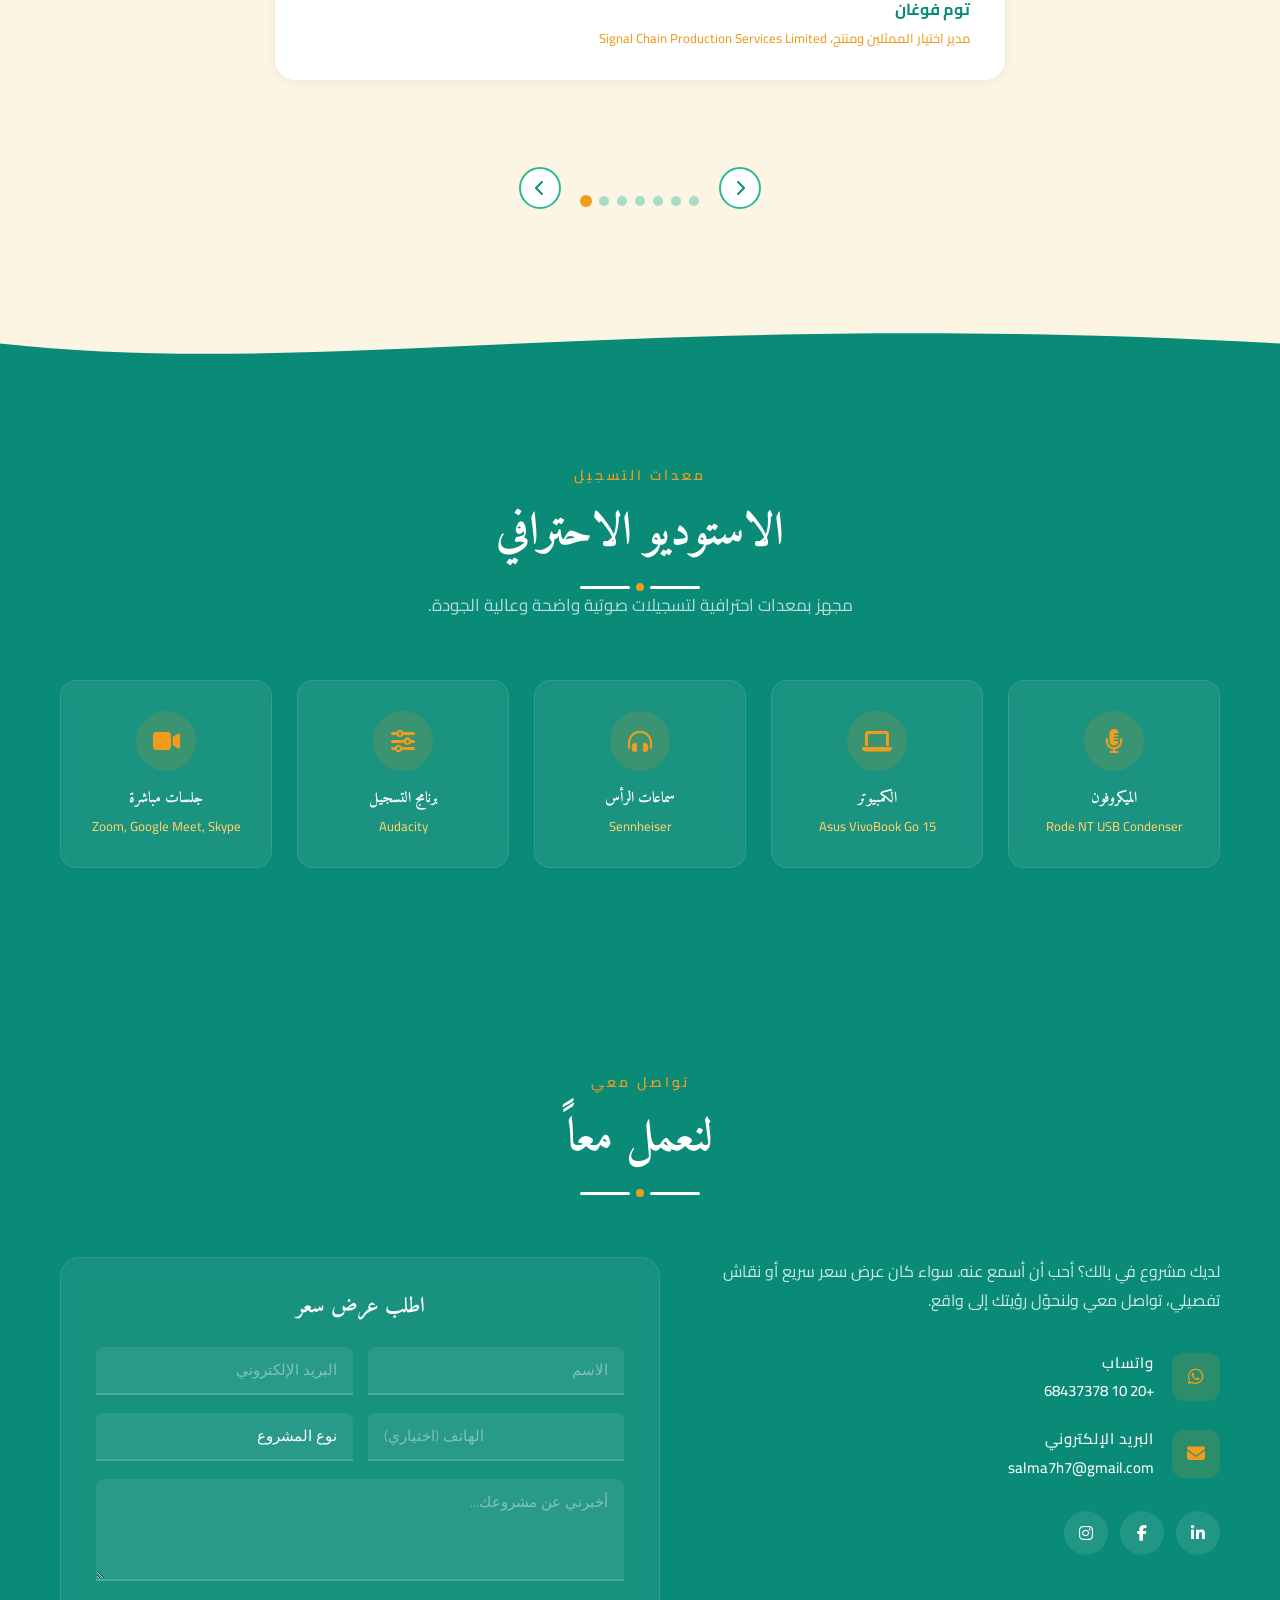
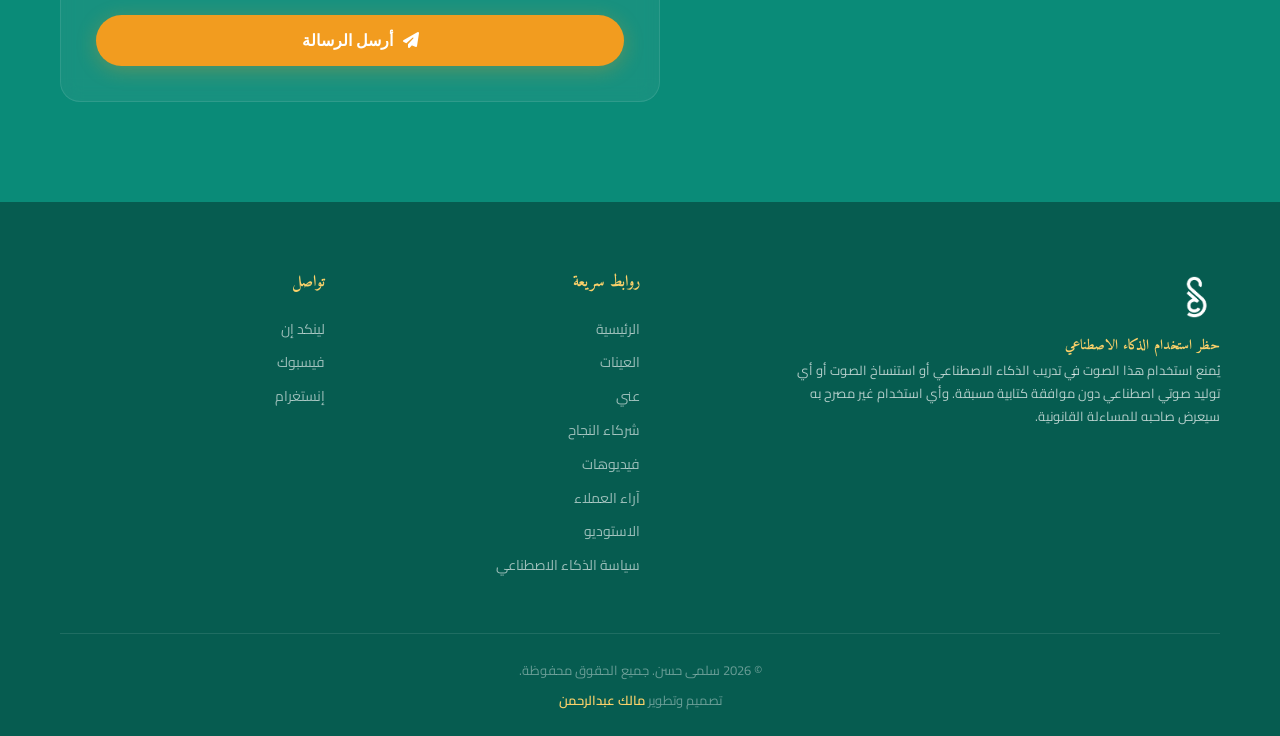
==== commit 265e3709: "Update video sources to TikTok in both Arabic and English versions, and add new testimonials with au" ====
--- a/index-ar.html
+++ b/index-ar.html
@@ -392,7 +392,7 @@
                         <p class="video-title">نور في قرية الطيبين &ndash; دور الطفل مينا</p>
                     </div>
                     <div class="video-slide">
-                        <div class="video-wrapper"><iframe src="https://www.youtube.com/embed/rdpxiCtG_Mo?enablejsapi=1" title="فلاش - دور الطفل فارس" allow="accelerometer; autoplay; clipboard-write; encrypted-media; gyroscope; picture-in-picture" allowfullscreen></iframe></div>
+                        <div class="video-wrapper tiktok-video"><iframe src="https://www.tiktok.com/embed/v2/7631080962629192981" title="فلاش - دور الطفل فارس" allow="accelerometer; autoplay; clipboard-write; encrypted-media; gyroscope; picture-in-picture" allowfullscreen></iframe></div>
                         <p class="video-title">فلاش &ndash; دور الطفل فارس</p>
                     </div>
                     <div class="video-slide">
@@ -472,6 +472,15 @@
                             <div class="testimonial-divider"></div>
                             <p class="testimonial-author">محمود جمعة العريني</p>
                             <p class="testimonial-role">كاتب ومخرج إعلانات</p>
+                        </div>
+                    </div>
+                    <div class="testimonial-slide">
+                        <div class="testimonial-card">
+                            <span class="testimonial-quote">&ldquo;</span>
+                            <p class="testimonial-text">أنا أحب العمل مع سلمى حقاً! إنها قوة جبارة في استوديو التعليق الصوتي. تفانيها وحبها للمهنة واضحان في كل سطر تسجله. لديها قدرة فريدة على التنقل بين الشخصيات بسلاسة، مضيفة لمسة بارعة لكل واحدة منها. من أدائها المذهل كفراولة إلى كل ما عملنا عليه معاً، تضع قلبها بالكامل في العمل. إذا كنت تبحث عن معلقة صوتية تبث الحياة في النص، فسلمى هي الخيار الأمثل!</p>
+                            <div class="testimonial-divider"></div>
+                            <p class="testimonial-author">وئام أحمد</p>
+                            <p class="testimonial-role">مؤلفة ومالكة دار علياء للنشر</p>
                         </div>
                     </div>
                 </div>
--- a/css/styles.css
+++ b/css/styles.css
@@ -1082,6 +1082,11 @@
     border: none;
 }
 
+.video-wrapper.tiktok-video iframe {
+    background: #000;
+    object-fit: cover;
+}
+
 .video-title {
     text-align: center;
     font-size: 14px;
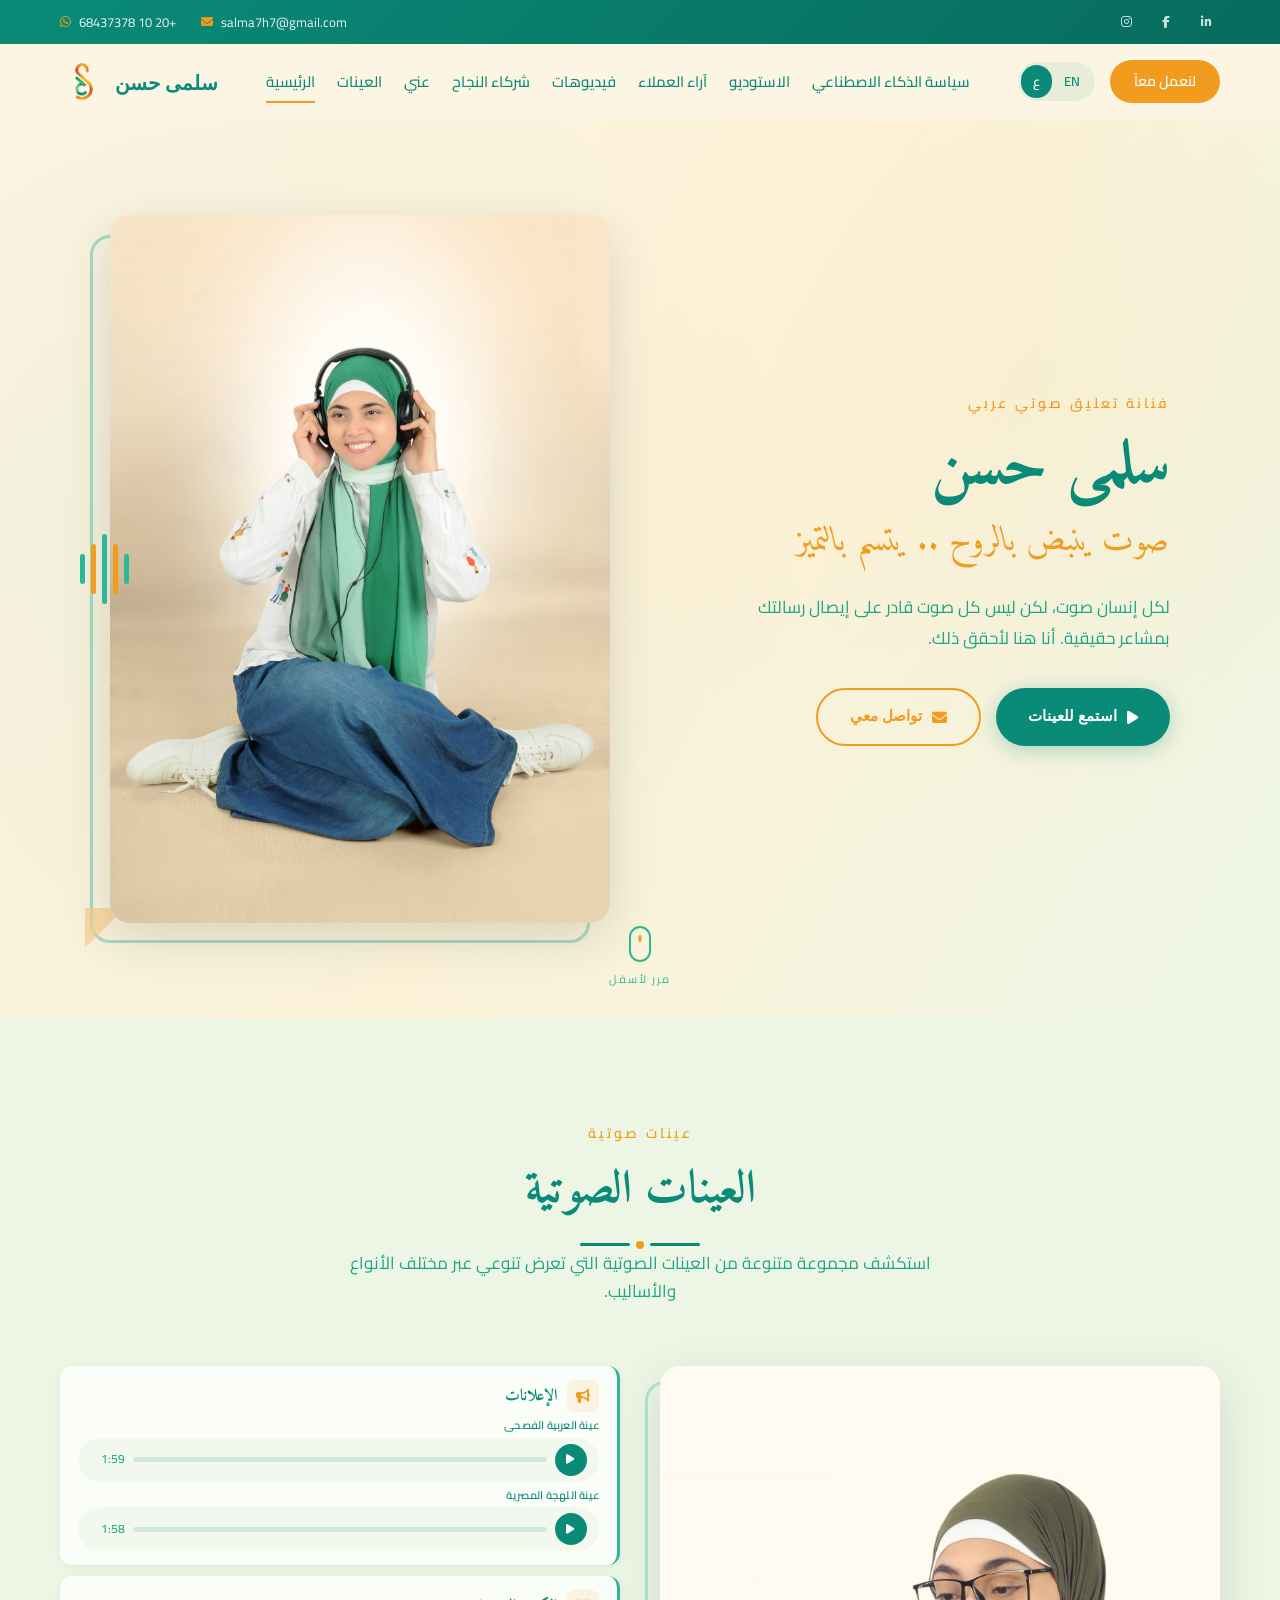
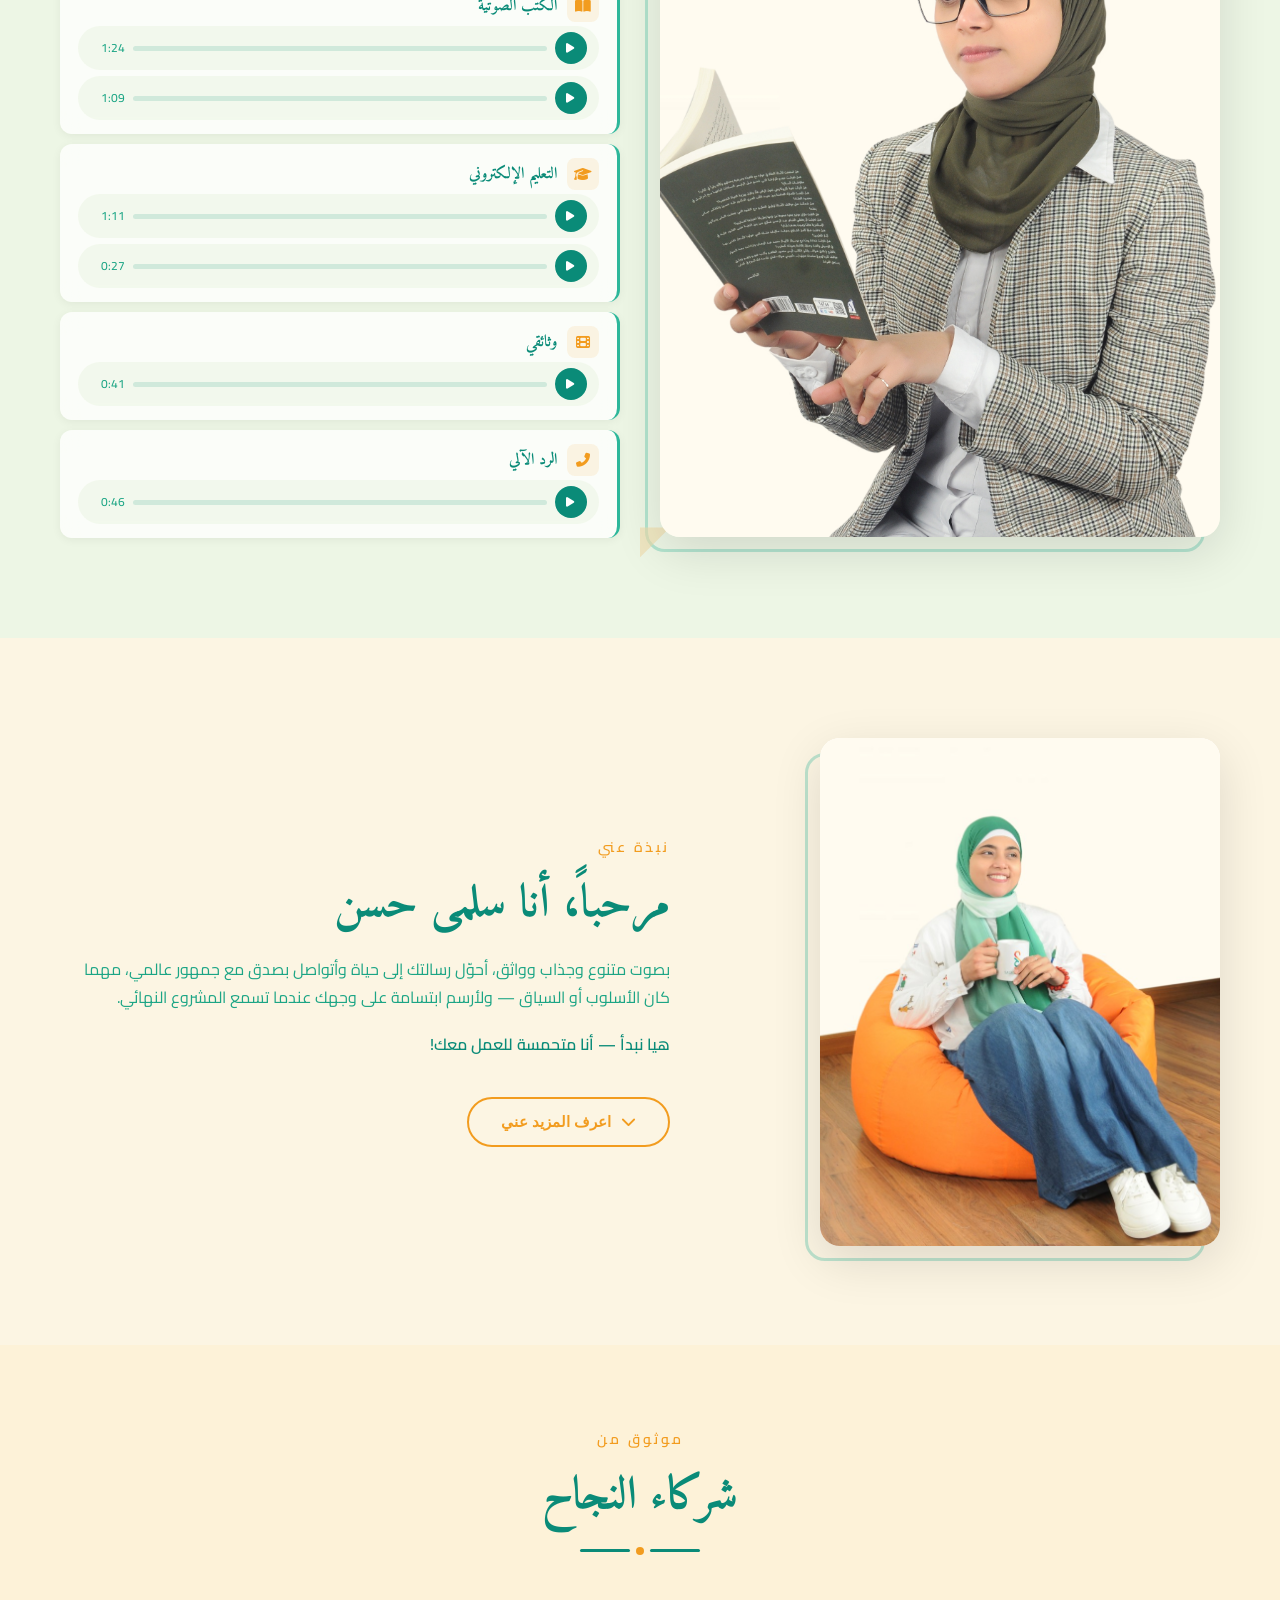
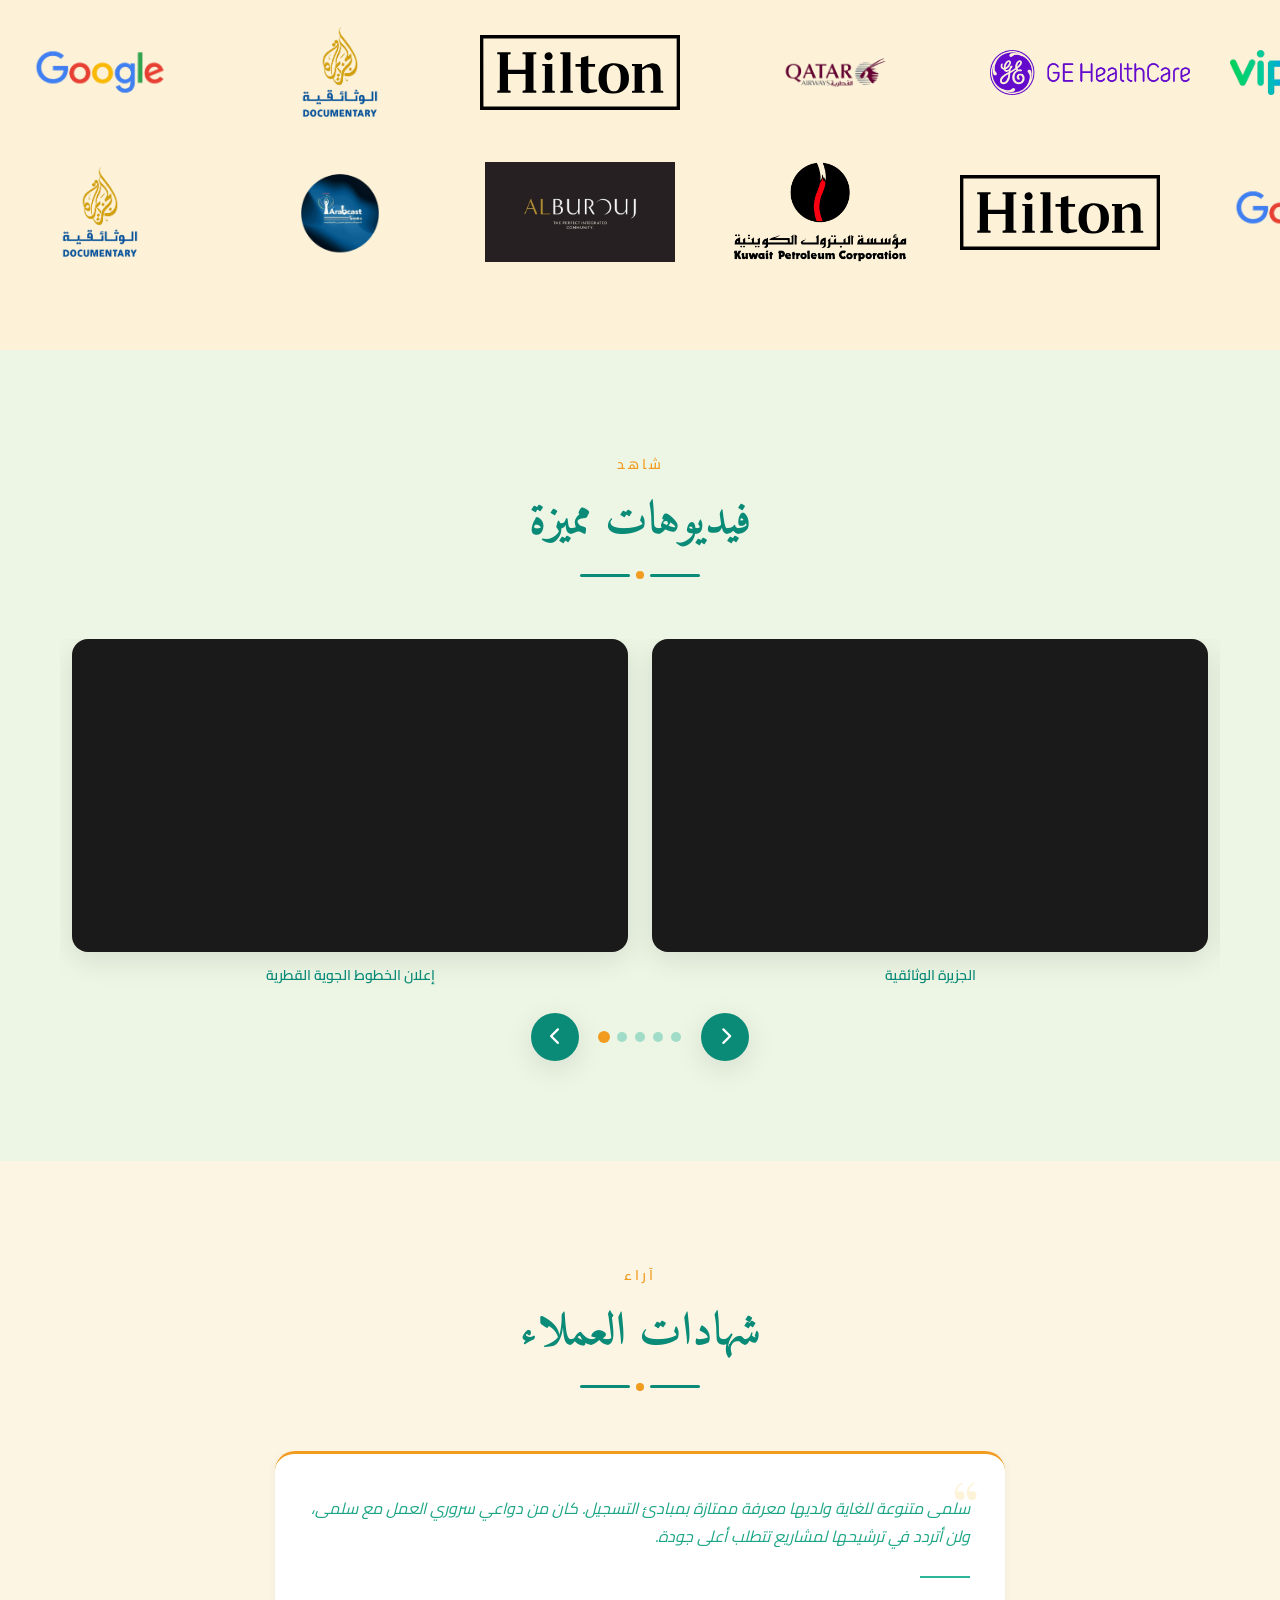
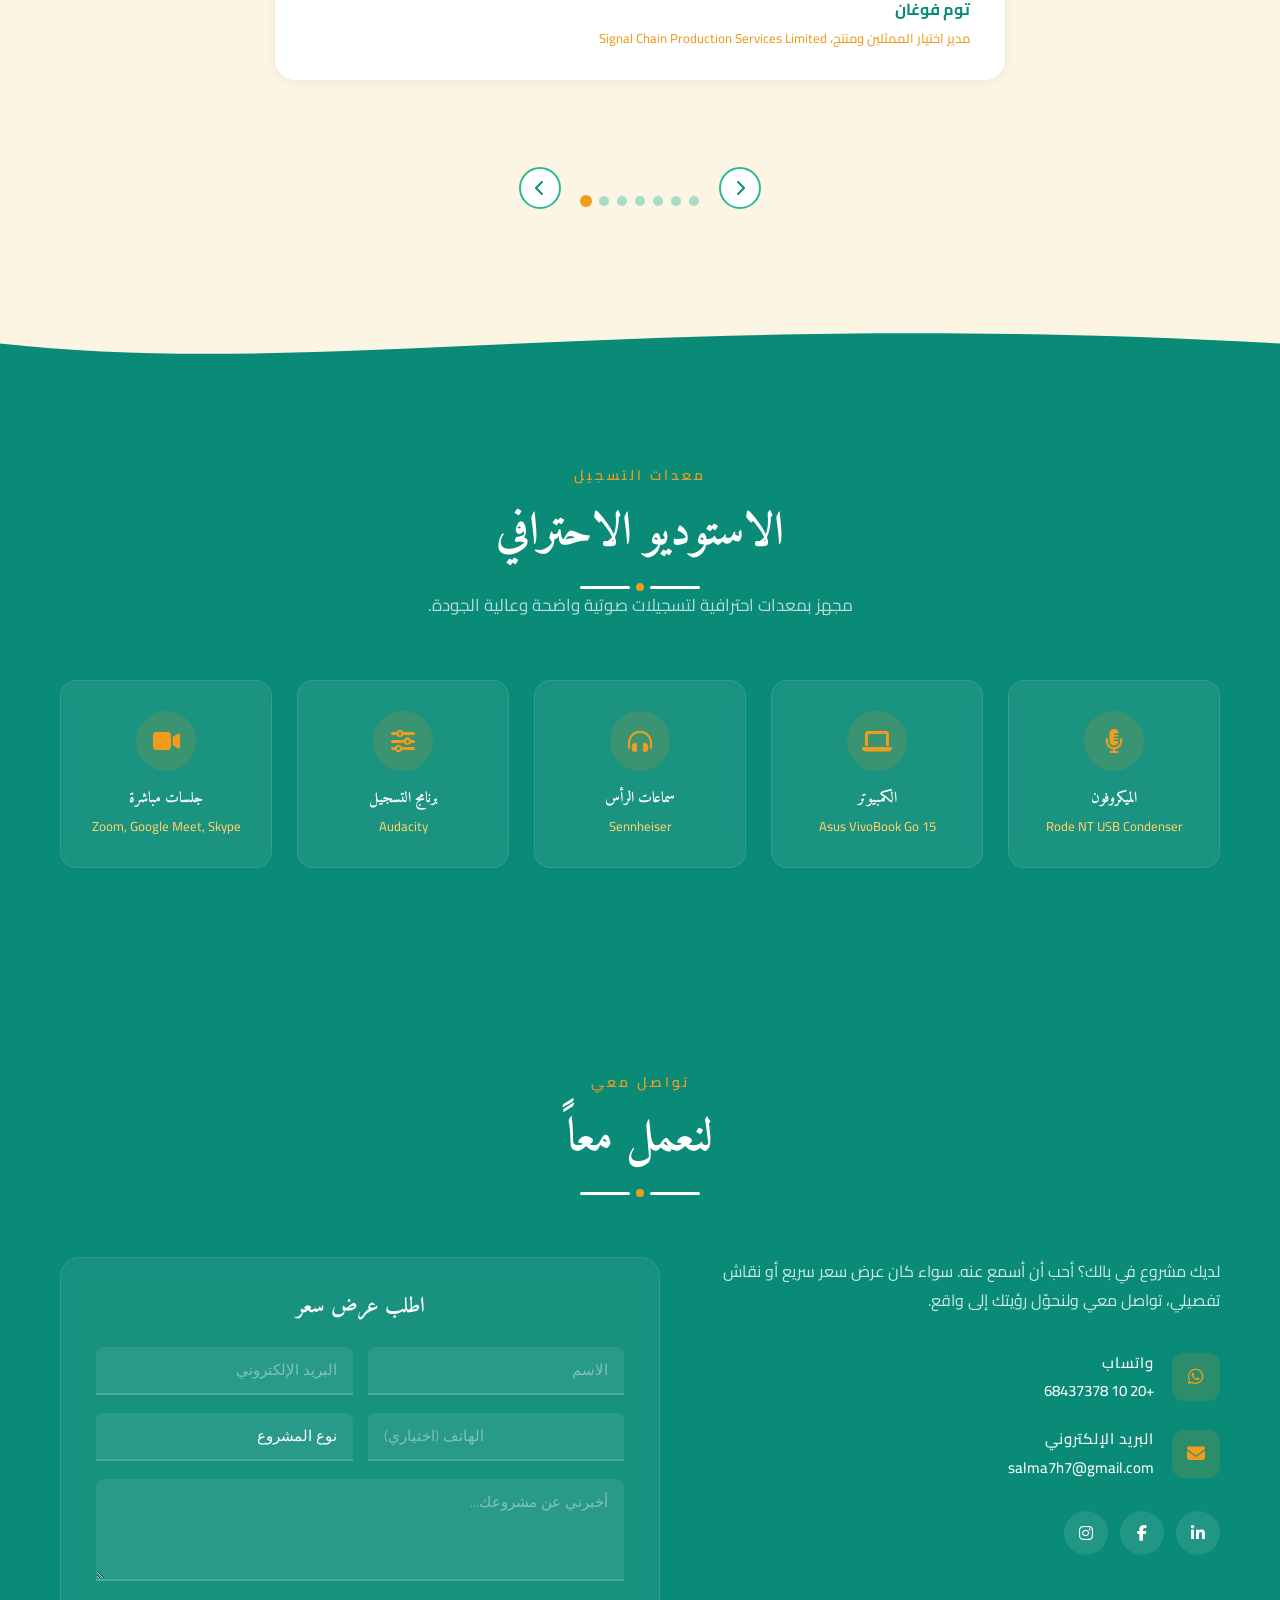
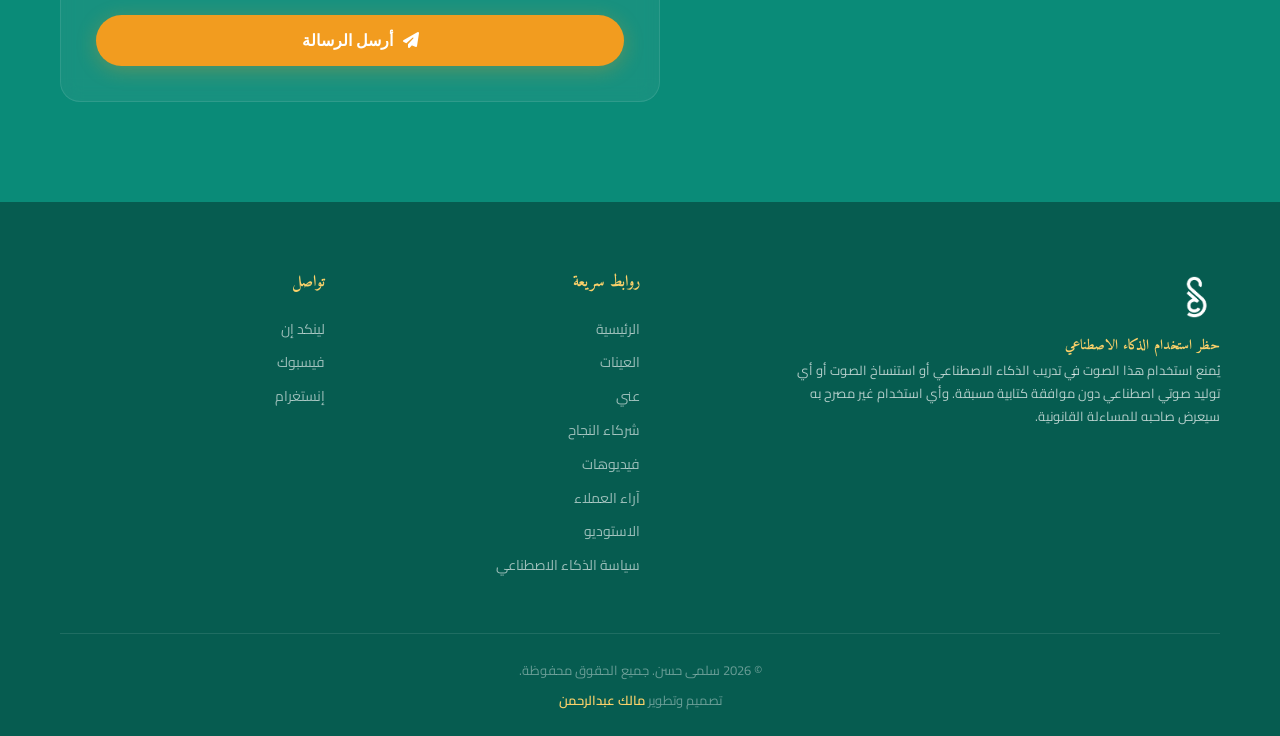
==== commit e2b98bd4: "Update video sources in Arabic and English versions to Google Drive for improved accessibility, and " ====
--- a/index-ar.html
+++ b/index-ar.html
@@ -392,7 +392,7 @@
                         <p class="video-title">نور في قرية الطيبين &ndash; دور الطفل مينا</p>
                     </div>
                     <div class="video-slide">
-                        <div class="video-wrapper tiktok-video"><iframe src="https://www.tiktok.com/embed/v2/7631080962629192981" title="فلاش - دور الطفل فارس" allow="accelerometer; autoplay; clipboard-write; encrypted-media; gyroscope; picture-in-picture" allowfullscreen></iframe></div>
+                        <div class="video-wrapper"><iframe src="https://drive.google.com/file/d/16RRGTKXmjdVxPTLy8SoNNJCpAv2tZAFZ/preview" title="فلاش - دور الطفل فارس" allow="accelerometer; autoplay; clipboard-write; encrypted-media; gyroscope; picture-in-picture" allowfullscreen></iframe></div>
                         <p class="video-title">فلاش &ndash; دور الطفل فارس</p>
                     </div>
                     <div class="video-slide">
--- a/css/styles.css
+++ b/css/styles.css
@@ -469,7 +469,7 @@
 
 .hero-image-container {
     position: relative;
-    width: 420px;
+    width: 500px;
 }
 
 .hero-photo-frame {
@@ -1084,7 +1084,8 @@
 
 .video-wrapper.tiktok-video iframe {
     background: #000;
-    object-fit: cover;
+    top: 50%;
+    transform: translateY(-50%);
 }
 
 .video-title {
@@ -1644,7 +1645,7 @@
     .hero-description { margin: 0 auto 35px; }
     .hero-cta { justify-content: center; }
     .hero-visual { order: -1; }
-    .hero-image-container { width: 320px; margin: 0 auto; }
+    .hero-image-container { width: 400px; margin: 0 auto; }
     .wave-bars { right: -20px; }
 
     .demos-layout { grid-template-columns: 1fr; gap: 30px; }
@@ -1716,7 +1717,7 @@
     .top-bar-left { gap: 15px; font-size: 12px; }
 
     .hero { min-height: auto; padding: 60px 0 40px; }
-    .hero-image-container { width: 260px; }
+    .hero-image-container { width: 320px; }
     .hero-title { font-size: clamp(30px, 8vw, 44px); }
 
     .demos, .about, .videos, .testimonials, .partners { padding: 60px 0; }
@@ -1751,7 +1752,7 @@
 @media (max-width: 480px) {
     .container { padding: 0 15px; }
     .hero { padding: 40px 0 30px; }
-    .hero-image-container { width: 220px; }
+    .hero-image-container { width: 280px; }
     .hero-cta { flex-direction: column; align-items: stretch; }
     .btn { width: 100%; justify-content: center; }
 
@@ -1803,5 +1804,5 @@
     .hero { min-height: auto; padding: 40px 0; }
     .hero-content { grid-template-columns: 1fr 1fr; text-align: left; }
     .hero-visual { order: 0; }
-    .hero-image-container { width: 200px; }
-}
+    .hero-image-container { width: 250px; }
+}
